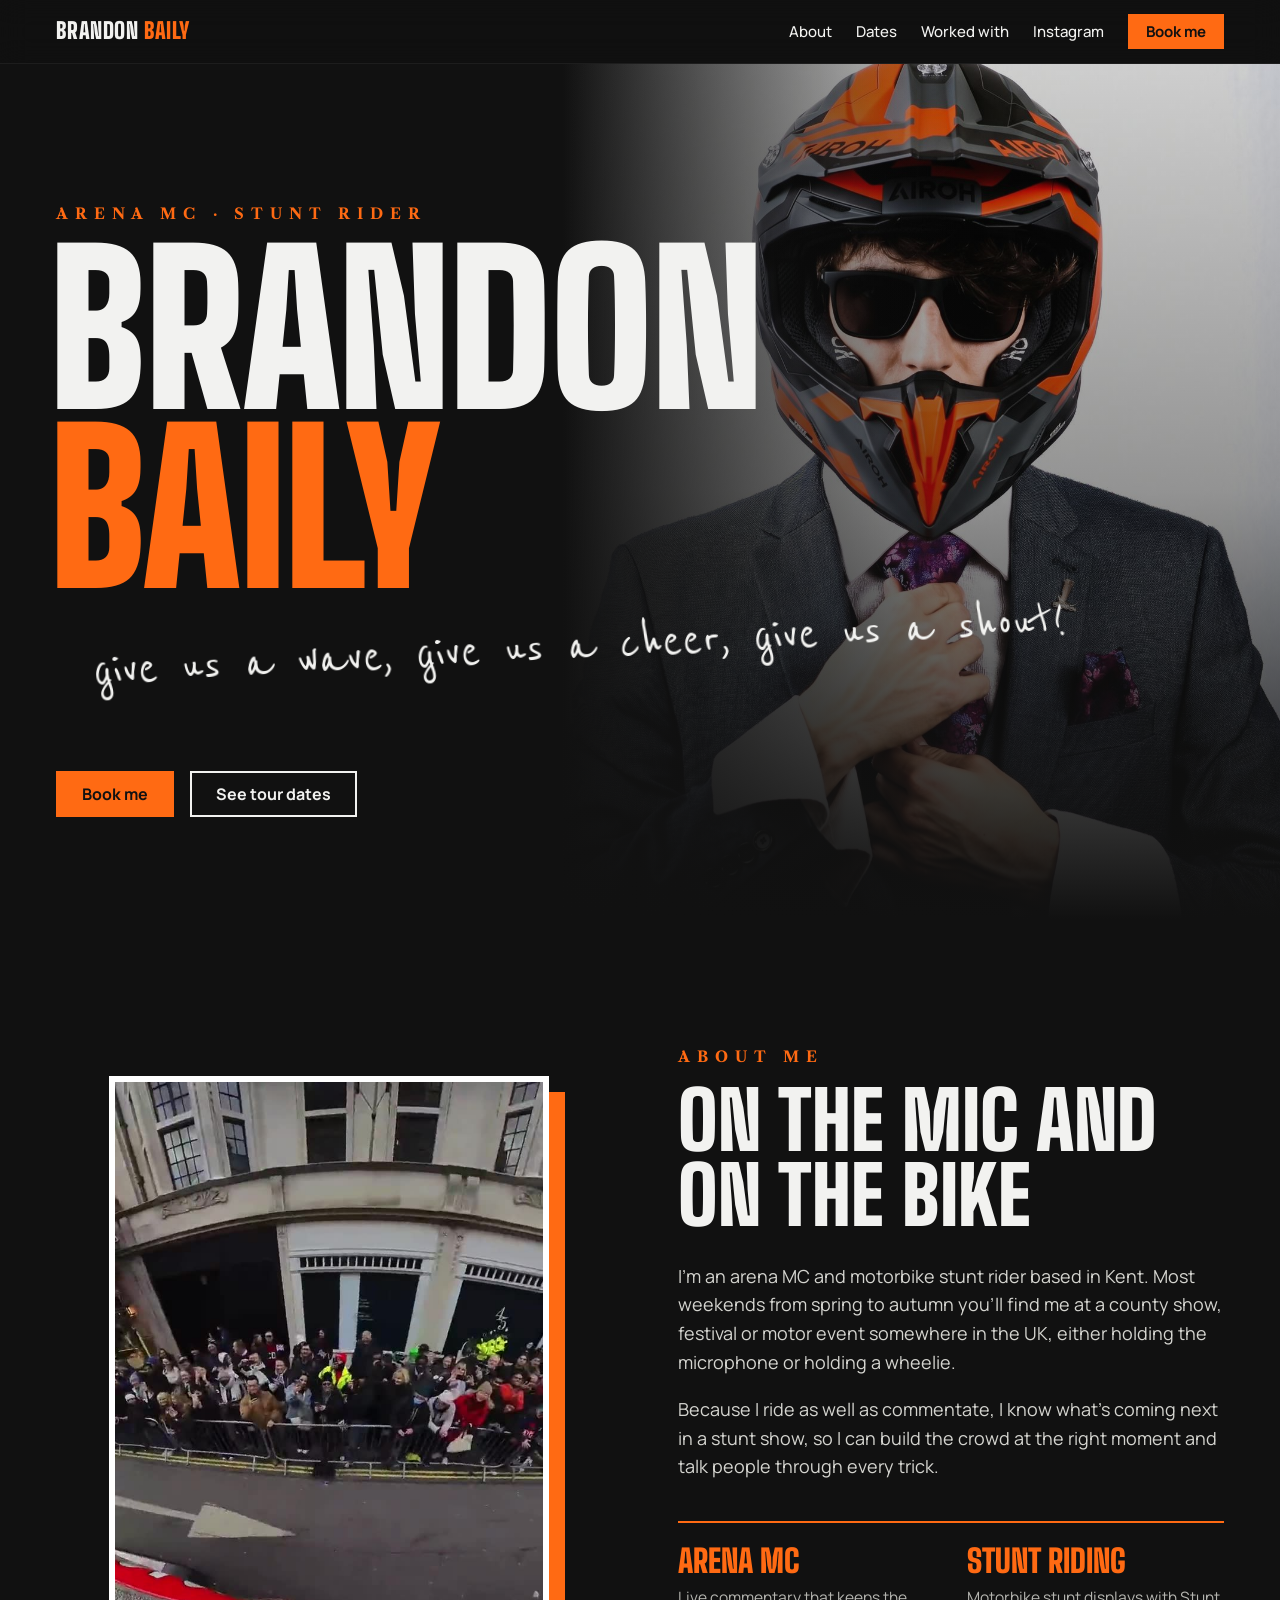
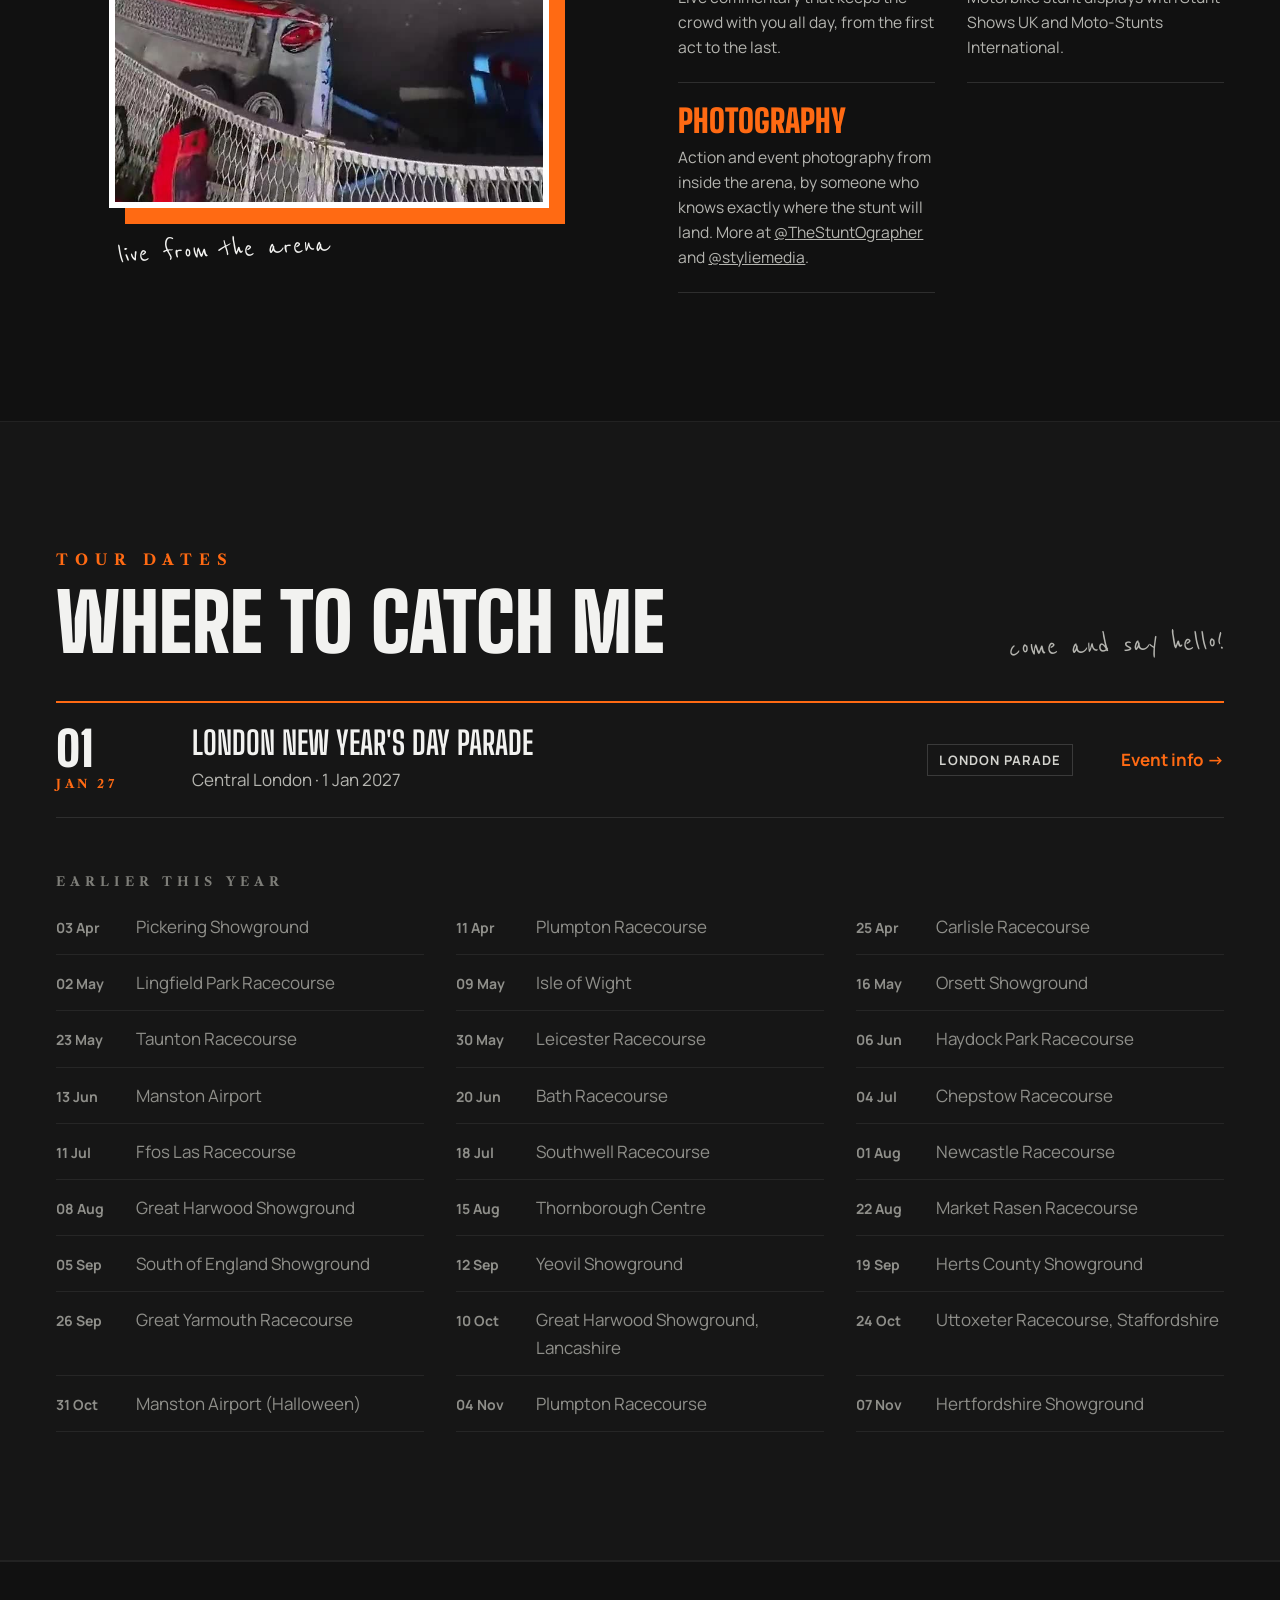
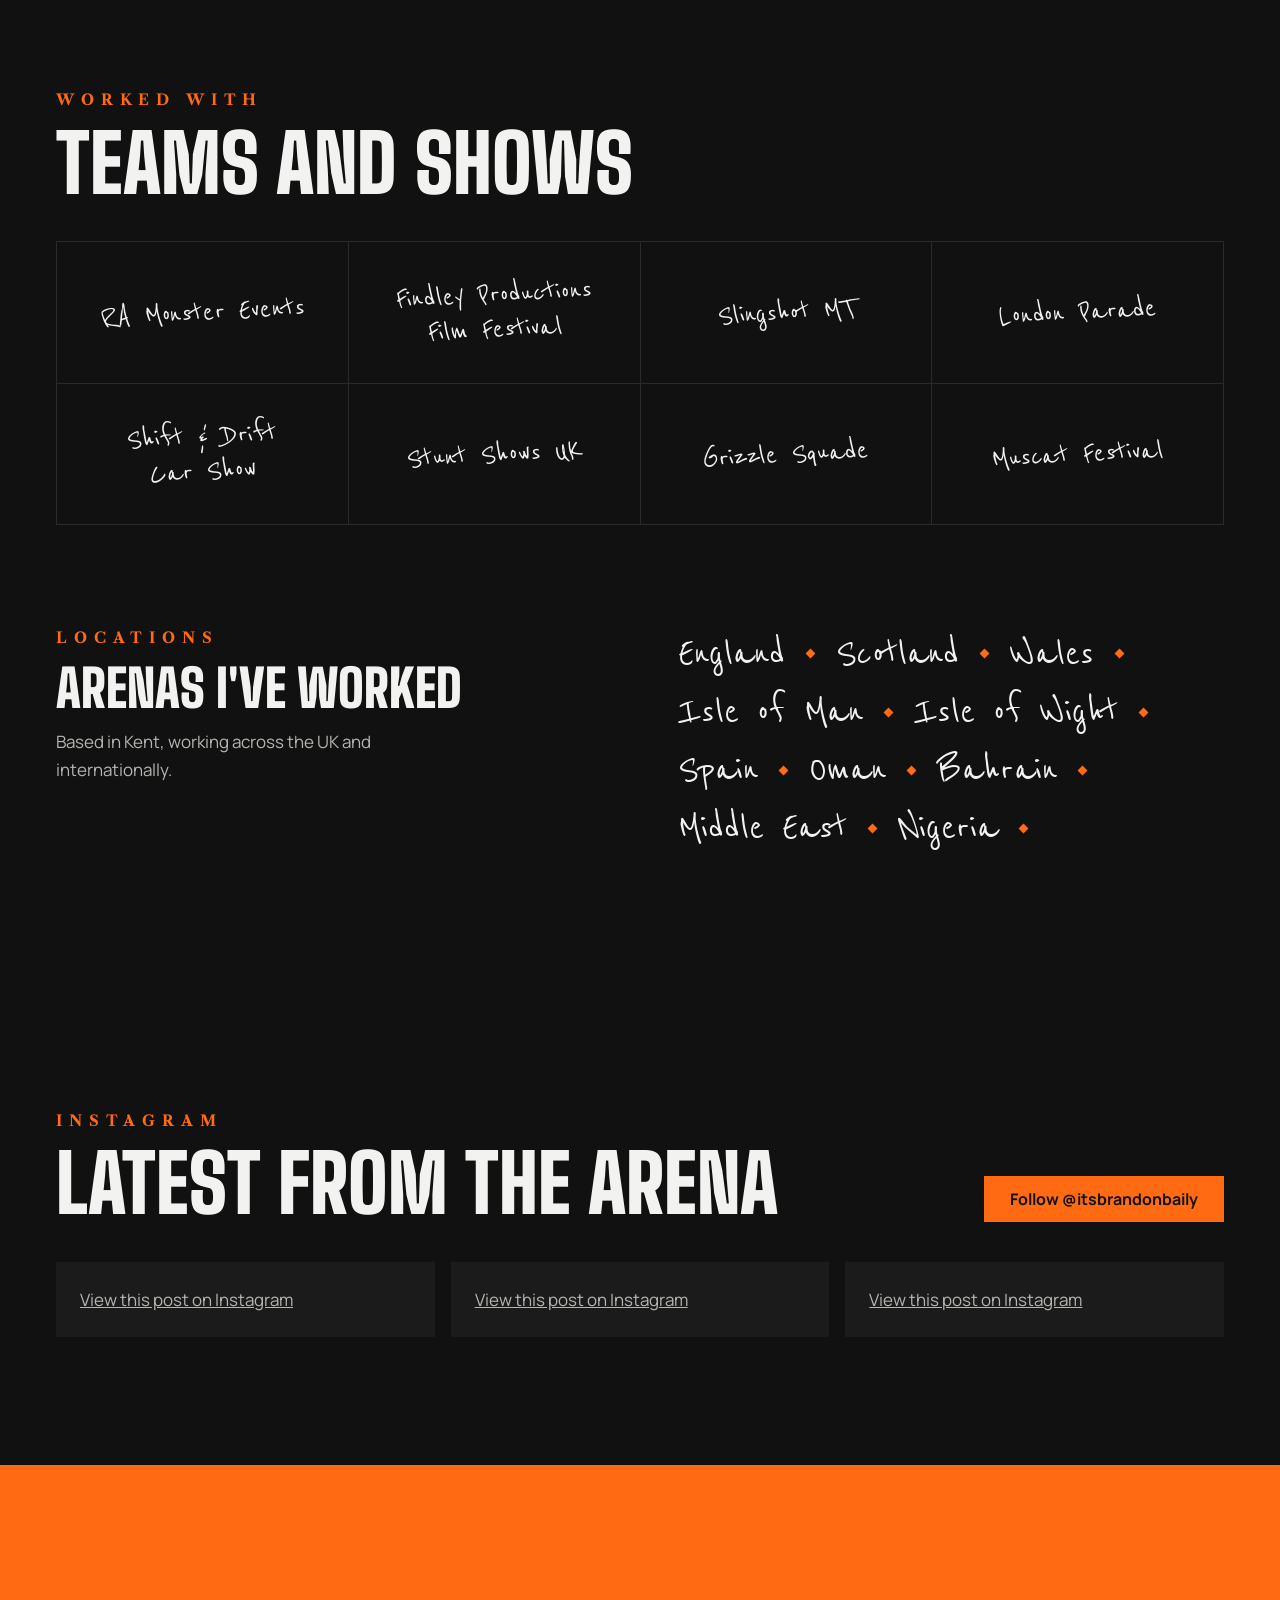
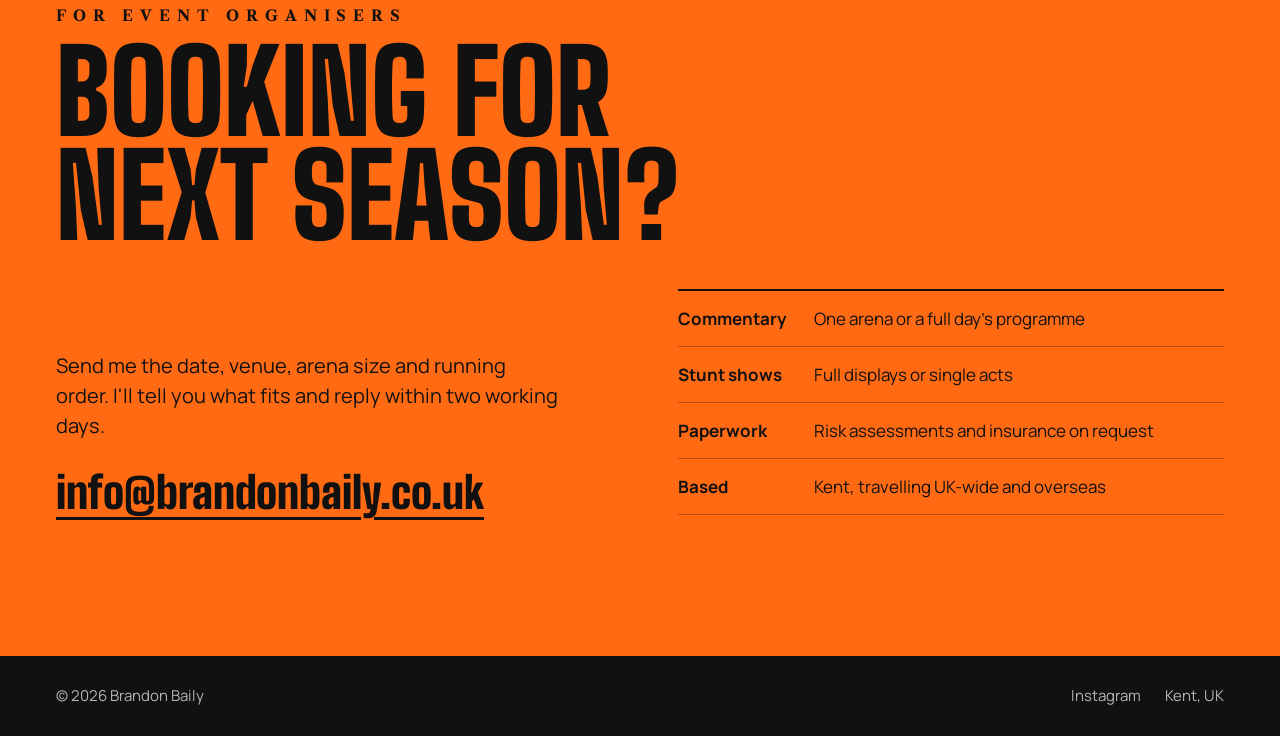
==== index.html @ 1cedc363 "Add @styliemedia to the photography blurb Co-Authored-By: Claude Opus 5.5 <noreply@anthropic.com> Cl" ====
<!doctype html>
<html lang="en-GB">
<head>
  <meta charset="utf-8">
  <meta name="viewport" content="width=device-width, initial-scale=1">
  <title>Brandon Baily | Arena MC and stunt rider</title>
  <meta name="description" content="Brandon Baily: arena MC and motorbike stunt rider based in Kent. Live commentary and stunt shows for county shows, festivals and motor events across the UK and overseas.">
  <meta property="og:title" content="Brandon Baily | Arena MC and stunt rider">
  <meta property="og:description" content="Live commentary and stunt shows for county shows, festivals and motor events.">
  <meta property="og:image" content="https://brandonbaily.co.uk/assets/hero.jpg">
  <meta property="og:url" content="https://brandonbaily.co.uk/">
  <link rel="canonical" href="https://brandonbaily.co.uk/">
  <link rel="icon" href="favicon.svg" type="image/svg+xml">
  <link rel="preconnect" href="https://fonts.googleapis.com">
  <link rel="preconnect" href="https://fonts.gstatic.com" crossorigin>
  <link href="https://fonts.googleapis.com/css2?family=Big+Shoulders+Display:wght@700;900&family=Libre+Caslon+Text:wght@700&family=Manrope:wght@400;500;700&family=Reenie+Beanie&display=swap" rel="stylesheet">
  <link rel="preload" as="image" href="assets/hero.jpg">
  <link rel="stylesheet" href="styles.css">
</head>
<body>

<header class="topbar">
  <div class="topbar__inner">
    <a class="topbar__name" href="#top">Brandon <span>Baily</span></a>
    <nav class="topbar__nav" aria-label="Main">
      <a href="#about">About</a>
      <a href="#dates">Dates</a>
      <a href="#worked">Worked with</a>
      <a href="#instagram">Instagram</a>
    </nav>
    <a class="btn btn--orange btn--small" href="#book">Book me</a>
  </div>
</header>

<main id="top">

  <section class="hero" aria-label="Introduction">
    <div class="hero__photo">
      <img src="assets/hero.jpg" alt="Brandon Baily in an orange stunt helmet and suit" width="1200" height="1801">
    </div>
    <div class="hero__inner">
      <p class="label">Arena MC · Stunt rider</p>
      <h1 class="hero__name">Brandon<br><span>Baily</span></h1>
      <p class="hero__shout">give us a wave, give us a cheer, give us a shout!</p>
      <div class="hero__actions">
        <a class="btn btn--orange" href="#book">Book me</a>
        <a class="btn btn--outline" href="#dates">See tour dates</a>
      </div>
    </div>
  </section>

  <section id="about" class="section" aria-labelledby="about-title">
    <div class="about">
      <figure class="about__media">
        <div class="about__frame">
          <video src="assets/about.mp4" poster="assets/about-poster.jpg" autoplay muted loop playsinline preload="metadata" aria-label="Brandon Baily in action"></video>
        </div>
        <figcaption>live from the arena</figcaption>
      </figure>
      <div>
        <p class="label">About me</p>
        <h2 id="about-title" class="title">On the mic and on the bike</h2>
        <div class="about__text">
          <p>I'm an arena MC and motorbike stunt rider based in Kent. Most weekends from spring to autumn you'll find me at a county show, festival or motor event somewhere in the UK, either holding the microphone or holding a wheelie.</p>
          <p>Because I ride as well as commentate, I know what's coming next in a stunt show, so I can build the crowd at the right moment and talk people through every trick.</p>
        </div>
        <ul class="skills">
          <li><h3>Arena MC</h3><p>Live commentary that keeps the crowd with you all day, from the first act to the last.</p></li>
          <li><h3>Stunt riding</h3><p>Motorbike stunt displays with Stunt Shows UK and Moto-Stunts International.</p></li>
          <li><h3>Photography</h3><p>Action and event photography from inside the arena, by someone who knows exactly where the stunt will land. More at <a href="https://www.instagram.com/thestuntographer/" rel="noopener">@TheStuntOgrapher</a> and <a href="https://www.instagram.com/styliemedia/" rel="noopener">@styliemedia</a>.</p></li>
        </ul>
      </div>
    </div>
  </section>

  <section id="dates" class="band" aria-labelledby="dates-title">
    <div class="section">
      <div class="section__head">
        <div>
          <p class="label">Tour dates</p>
          <h2 id="dates-title" class="title">Where to catch me</h2>
        </div>
        <p class="aside">come and say hello!</p>
      </div>
      <!-- Dates update themselves: anything before today moves to "Earlier this year".
           To add a date, copy one <li class="date"> block and change it. -->
      <ul class="dates" id="upcoming">
        <li class="date" data-date="2026-04-03">
          <p class="date__when"><span class="date__day">03</span><span class="date__month">Apr 26</span></p>
          <div class="date__what">
            <h3>Pickering Showground</h3>
            <p>RA Monster Events · 3 Apr – 6 Apr</p>
          </div>
          <span class="date__role">RA Monster Events</span>
          <a class="date__link" href="https://ra-dates.thestuntridersgroup.co.uk/" rel="noopener">Event info <span aria-hidden="true">→</span></a>
        </li>
        <li class="date" data-date="2026-04-11">
          <p class="date__when"><span class="date__day">11</span><span class="date__month">Apr 26</span></p>
          <div class="date__what">
            <h3>Plumpton Racecourse</h3>
            <p>RA Monster Events · 11 Apr – 12 Apr</p>
          </div>
          <span class="date__role">RA Monster Events</span>
          <a class="date__link" href="https://ra-dates.thestuntridersgroup.co.uk/" rel="noopener">Event info <span aria-hidden="true">→</span></a>
        </li>
        <li class="date" data-date="2026-04-25">
          <p class="date__when"><span class="date__day">25</span><span class="date__month">Apr 26</span></p>
          <div class="date__what">
            <h3>Carlisle Racecourse</h3>
            <p>RA Monster Events · 25 Apr – 26 Apr</p>
          </div>
          <span class="date__role">RA Monster Events</span>
          <a class="date__link" href="https://ra-dates.thestuntridersgroup.co.uk/" rel="noopener">Event info <span aria-hidden="true">→</span></a>
        </li>
        <li class="date" data-date="2026-05-02">
          <p class="date__when"><span class="date__day">02</span><span class="date__month">May 26</span></p>
          <div class="date__what">
            <h3>Lingfield Park Racecourse</h3>
            <p>RA Monster Events · 2 May – 4 May</p>
          </div>
          <span class="date__role">RA Monster Events</span>
          <a class="date__link" href="https://ra-dates.thestuntridersgroup.co.uk/" rel="noopener">Event info <span aria-hidden="true">→</span></a>
        </li>
        <li class="date" data-date="2026-05-09">
          <p class="date__when"><span class="date__day">09</span><span class="date__month">May 26</span></p>
          <div class="date__what">
            <h3>Isle of Wight</h3>
            <p>RA Monster Events · 9 May – 10 May</p>
          </div>
          <span class="date__role">RA Monster Events</span>
          <a class="date__link" href="https://ra-dates.thestuntridersgroup.co.uk/" rel="noopener">Event info <span aria-hidden="true">→</span></a>
        </li>
        <li class="date" data-date="2026-05-16">
          <p class="date__when"><span class="date__day">16</span><span class="date__month">May 26</span></p>
          <div class="date__what">
            <h3>Orsett Showground</h3>
            <p>RA Monster Events · 16 May – 17 May</p>
          </div>
          <span class="date__role">RA Monster Events</span>
          <a class="date__link" href="https://ra-dates.thestuntridersgroup.co.uk/" rel="noopener">Event info <span aria-hidden="true">→</span></a>
        </li>
        <li class="date" data-date="2026-05-23">
          <p class="date__when"><span class="date__day">23</span><span class="date__month">May 26</span></p>
          <div class="date__what">
            <h3>Taunton Racecourse</h3>
            <p>RA Monster Events · 23 May – 24 May</p>
          </div>
          <span class="date__role">RA Monster Events</span>
          <a class="date__link" href="https://ra-dates.thestuntridersgroup.co.uk/" rel="noopener">Event info <span aria-hidden="true">→</span></a>
        </li>
        <li class="date" data-date="2026-05-30">
          <p class="date__when"><span class="date__day">30</span><span class="date__month">May 26</span></p>
          <div class="date__what">
            <h3>Leicester Racecourse</h3>
            <p>RA Monster Events · 30 May – 31 May</p>
          </div>
          <span class="date__role">RA Monster Events</span>
          <a class="date__link" href="https://ra-dates.thestuntridersgroup.co.uk/" rel="noopener">Event info <span aria-hidden="true">→</span></a>
        </li>
        <li class="date" data-date="2026-06-06">
          <p class="date__when"><span class="date__day">06</span><span class="date__month">Jun 26</span></p>
          <div class="date__what">
            <h3>Haydock Park Racecourse</h3>
            <p>RA Monster Events · 6 Jun – 7 Jun</p>
          </div>
          <span class="date__role">RA Monster Events</span>
          <a class="date__link" href="https://ra-dates.thestuntridersgroup.co.uk/" rel="noopener">Event info <span aria-hidden="true">→</span></a>
        </li>
        <li class="date" data-date="2026-06-13">
          <p class="date__when"><span class="date__day">13</span><span class="date__month">Jun 26</span></p>
          <div class="date__what">
            <h3>Manston Airport</h3>
            <p>RA Monster Events · 13 Jun – 14 Jun</p>
          </div>
          <span class="date__role">RA Monster Events</span>
          <a class="date__link" href="https://ra-dates.thestuntridersgroup.co.uk/" rel="noopener">Event info <span aria-hidden="true">→</span></a>
        </li>
        <li class="date" data-date="2026-06-20">
          <p class="date__when"><span class="date__day">20</span><span class="date__month">Jun 26</span></p>
          <div class="date__what">
            <h3>Bath Racecourse</h3>
            <p>RA Monster Events · 20 Jun – 21 Jun</p>
          </div>
          <span class="date__role">RA Monster Events</span>
          <a class="date__link" href="https://ra-dates.thestuntridersgroup.co.uk/" rel="noopener">Event info <span aria-hidden="true">→</span></a>
        </li>
        <li class="date" data-date="2026-07-04">
          <p class="date__when"><span class="date__day">04</span><span class="date__month">Jul 26</span></p>
          <div class="date__what">
            <h3>Chepstow Racecourse</h3>
            <p>RA Monster Events · 4 Jul – 5 Jul</p>
          </div>
          <span class="date__role">RA Monster Events</span>
          <a class="date__link" href="https://ra-dates.thestuntridersgroup.co.uk/" rel="noopener">Event info <span aria-hidden="true">→</span></a>
        </li>
        <li class="date" data-date="2026-07-11">
          <p class="date__when"><span class="date__day">11</span><span class="date__month">Jul 26</span></p>
          <div class="date__what">
            <h3>Ffos Las Racecourse</h3>
            <p>RA Monster Events · 11 Jul – 12 Jul</p>
          </div>
          <span class="date__role">RA Monster Events</span>
          <a class="date__link" href="https://ra-dates.thestuntridersgroup.co.uk/" rel="noopener">Event info <span aria-hidden="true">→</span></a>
        </li>
        <li class="date" data-date="2026-07-18">
          <p class="date__when"><span class="date__day">18</span><span class="date__month">Jul 26</span></p>
          <div class="date__what">
            <h3>Southwell Racecourse</h3>
            <p>RA Monster Events · 18 Jul – 19 Jul</p>
          </div>
          <span class="date__role">RA Monster Events</span>
          <a class="date__link" href="https://ra-dates.thestuntridersgroup.co.uk/" rel="noopener">Event info <span aria-hidden="true">→</span></a>
        </li>
        <li class="date" data-date="2026-08-01">
          <p class="date__when"><span class="date__day">01</span><span class="date__month">Aug 26</span></p>
          <div class="date__what">
            <h3>Newcastle Racecourse</h3>
            <p>RA Monster Events · 1 Aug – 2 Aug</p>
          </div>
          <span class="date__role">RA Monster Events</span>
          <a class="date__link" href="https://ra-dates.thestuntridersgroup.co.uk/" rel="noopener">Event info <span aria-hidden="true">→</span></a>
        </li>
        <li class="date" data-date="2026-08-08">
          <p class="date__when"><span class="date__day">08</span><span class="date__month">Aug 26</span></p>
          <div class="date__what">
            <h3>Great Harwood Showground</h3>
            <p>RA Monster Events · 8 Aug – 9 Aug</p>
          </div>
          <span class="date__role">RA Monster Events</span>
          <a class="date__link" href="https://ra-dates.thestuntridersgroup.co.uk/" rel="noopener">Event info <span aria-hidden="true">→</span></a>
        </li>
        <li class="date" data-date="2026-08-15">
          <p class="date__when"><span class="date__day">15</span><span class="date__month">Aug 26</span></p>
          <div class="date__what">
            <h3>Thornborough Centre</h3>
            <p>RA Monster Events · 15 Aug – 16 Aug</p>
          </div>
          <span class="date__role">RA Monster Events</span>
          <a class="date__link" href="https://ra-dates.thestuntridersgroup.co.uk/" rel="noopener">Event info <span aria-hidden="true">→</span></a>
        </li>
        <li class="date" data-date="2026-08-22">
          <p class="date__when"><span class="date__day">22</span><span class="date__month">Aug 26</span></p>
          <div class="date__what">
            <h3>Market Rasen Racecourse</h3>
            <p>RA Monster Events · 22 Aug – 23 Aug</p>
          </div>
          <span class="date__role">RA Monster Events</span>
          <a class="date__link" href="https://ra-dates.thestuntridersgroup.co.uk/" rel="noopener">Event info <span aria-hidden="true">→</span></a>
        </li>
        <li class="date" data-date="2026-09-05">
          <p class="date__when"><span class="date__day">05</span><span class="date__month">Sep 26</span></p>
          <div class="date__what">
            <h3>South of England Showground</h3>
            <p>RA Monster Events · 5 Sep – 6 Sep</p>
          </div>
          <span class="date__role">RA Monster Events</span>
          <a class="date__link" href="https://ra-dates.thestuntridersgroup.co.uk/" rel="noopener">Event info <span aria-hidden="true">→</span></a>
        </li>
        <li class="date" data-date="2026-09-12">
          <p class="date__when"><span class="date__day">12</span><span class="date__month">Sep 26</span></p>
          <div class="date__what">
            <h3>Yeovil Showground</h3>
            <p>RA Monster Events · 12 Sep – 13 Sep</p>
          </div>
          <span class="date__role">RA Monster Events</span>
          <a class="date__link" href="https://ra-dates.thestuntridersgroup.co.uk/" rel="noopener">Event info <span aria-hidden="true">→</span></a>
        </li>
        <li class="date" data-date="2026-09-19">
          <p class="date__when"><span class="date__day">19</span><span class="date__month">Sep 26</span></p>
          <div class="date__what">
            <h3>Herts County Showground</h3>
            <p>RA Monster Events · 19 Sep – 20 Sep</p>
          </div>
          <span class="date__role">RA Monster Events</span>
          <a class="date__link" href="https://ra-dates.thestuntridersgroup.co.uk/" rel="noopener">Event info <span aria-hidden="true">→</span></a>
        </li>
        <li class="date" data-date="2026-09-26">
          <p class="date__when"><span class="date__day">26</span><span class="date__month">Sep 26</span></p>
          <div class="date__what">
            <h3>Great Yarmouth Racecourse</h3>
            <p>RA Monster Events · 26 Sep – 27 Sep</p>
          </div>
          <span class="date__role">RA Monster Events</span>
          <a class="date__link" href="https://ra-dates.thestuntridersgroup.co.uk/" rel="noopener">Event info <span aria-hidden="true">→</span></a>
        </li>
        <li class="date" data-date="2026-10-10">
          <p class="date__when"><span class="date__day">10</span><span class="date__month">Oct 26</span></p>
          <div class="date__what">
            <h3>Great Harwood Showground, Lancashire</h3>
            <p>RA Monster Events · 10 Oct – 11 Oct</p>
          </div>
          <span class="date__role">RA Monster Events</span>
          <a class="date__link" href="https://ra-dates.thestuntridersgroup.co.uk/" rel="noopener">Event info <span aria-hidden="true">→</span></a>
        </li>
        <li class="date" data-date="2026-10-24">
          <p class="date__when"><span class="date__day">24</span><span class="date__month">Oct 26</span></p>
          <div class="date__what">
            <h3>Uttoxeter Racecourse, Staffordshire</h3>
            <p>RA Monster Events · 24 Oct – 25 Oct</p>
          </div>
          <span class="date__role">RA Monster Events</span>
          <a class="date__link" href="https://ra-dates.thestuntridersgroup.co.uk/" rel="noopener">Event info <span aria-hidden="true">→</span></a>
        </li>
        <li class="date" data-date="2026-10-31">
          <p class="date__when"><span class="date__day">31</span><span class="date__month">Oct 26</span></p>
          <div class="date__what">
            <h3>Manston Airport (Halloween)</h3>
            <p>RA Monster Events · 31 Oct – 1 Nov</p>
          </div>
          <span class="date__role">RA Monster Events</span>
          <a class="date__link" href="https://ra-dates.thestuntridersgroup.co.uk/" rel="noopener">Event info <span aria-hidden="true">→</span></a>
        </li>
        <li class="date" data-date="2026-11-04">
          <p class="date__when"><span class="date__day">04</span><span class="date__month">Nov 26</span></p>
          <div class="date__what">
            <h3>Plumpton Racecourse</h3>
            <p>RA Monster Events · 4 Nov</p>
          </div>
          <span class="date__role">RA Monster Events</span>
          <a class="date__link" href="https://ra-dates.thestuntridersgroup.co.uk/" rel="noopener">Event info <span aria-hidden="true">→</span></a>
        </li>
        <li class="date" data-date="2026-11-07">
          <p class="date__when"><span class="date__day">07</span><span class="date__month">Nov 26</span></p>
          <div class="date__what">
            <h3>Hertfordshire Showground</h3>
            <p>RA Monster Events · 7 Nov</p>
          </div>
          <span class="date__role">RA Monster Events</span>
          <a class="date__link" href="https://ra-dates.thestuntridersgroup.co.uk/" rel="noopener">Event info <span aria-hidden="true">→</span></a>
        </li>
        <li class="date" data-date="2027-01-01">
          <p class="date__when"><span class="date__day">01</span><span class="date__month">Jan 27</span></p>
          <div class="date__what">
            <h3>London New Year&#x27;s Day Parade</h3>
            <p>Central London · 1 Jan 2027</p>
          </div>
          <span class="date__role">London Parade</span>
          <a class="date__link" href="https://lnydp.com/" rel="noopener">Event info <span aria-hidden="true">→</span></a>
        </li>
      </ul>
      <div id="past-wrap" hidden>
        <p class="label label--quiet">Earlier this year</p>
        <ul class="past" id="past"></ul>
      </div>
    </div>
  </section>

  <section id="worked" class="rule" aria-labelledby="worked-title">
   <div class="section">
    <p class="label">Worked with</p>
    <h2 id="worked-title" class="title">Teams and shows</h2>
    <ul class="logos">
        <li><span>RA Monster Events</span></li>
        <li><span>Findley Productions Film Festival</span></li>
        <li><span>Slingshot MT</span></li>
        <li><span>London Parade</span></li>
        <li><span>Shift &amp; Drift Car Show</span></li>
        <li><span>Stunt Shows UK</span></li>
        <li><span>Grizzle Squade</span></li>
        <li><span>Muscat Festival</span></li>
    </ul>
    <div class="locations">
      <div>
        <p class="label">Locations</p>
        <h3 class="title title--small">Arenas I've worked</h3>
        <p class="muted">Based in Kent, working across the UK and internationally.</p>
      </div>
      <ul class="locations__list">
        <li>England</li>
        <li>Scotland</li>
        <li>Wales</li>
        <li>Isle of Man</li>
        <li>Isle of Wight</li>
        <li>Spain</li>
        <li>Oman</li>
        <li>Bahrain</li>
        <li>Middle East</li>
        <li>Nigeria</li>
      </ul>
    </div>
   </div>
  </section>

  <section id="instagram" class="section" aria-labelledby="instagram-title">
    <div class="section__head">
      <div>
        <p class="label">Instagram</p>
        <h2 id="instagram-title" class="title">Latest from the arena</h2>
      </div>
      <a class="btn btn--orange" href="https://www.instagram.com/itsbrandonbaily/" rel="noopener">Follow @itsbrandonbaily</a>
    </div>
    <div class="ig">
        <blockquote class="instagram-media" data-instgrm-permalink="https://www.instagram.com/reel/DegZ7GqIaF8/" data-instgrm-version="14"><a href="https://www.instagram.com/reel/DegZ7GqIaF8/" rel="noopener">View this post on Instagram</a></blockquote>
        <blockquote class="instagram-media" data-instgrm-permalink="https://www.instagram.com/p/DYDQ4CkCOXT/" data-instgrm-version="14"><a href="https://www.instagram.com/p/DYDQ4CkCOXT/" rel="noopener">View this post on Instagram</a></blockquote>
        <blockquote class="instagram-media" data-instgrm-permalink="https://www.instagram.com/reel/DeC40OQIDVd/" data-instgrm-version="14"><a href="https://www.instagram.com/reel/DeC40OQIDVd/" rel="noopener">View this post on Instagram</a></blockquote>
    </div>
  </section>

  <section id="book" class="book" aria-labelledby="book-title">
    <div class="section">
      <p class="label">For event organisers</p>
      <h2 id="book-title" class="book__title">Booking for next season?</h2>
      <div class="book__grid">
        <div>
          <p class="book__lede">Send me the date, venue, arena size and running order. I'll tell you what fits and reply within two working days.</p>
          <a class="book__email" href="mailto:info@brandonbaily.co.uk?subject=Booking%20enquiry">info@brandonbaily.co.uk</a>
        </div>
        <dl class="book__facts">
          <div><dt>Commentary</dt><dd>One arena or a full day's programme</dd></div>
          <div><dt>Stunt shows</dt><dd>Full displays or single acts</dd></div>
          <div><dt>Paperwork</dt><dd>Risk assessments and insurance on request</dd></div>
          <div><dt>Based</dt><dd>Kent, travelling UK-wide and overseas</dd></div>
        </dl>
      </div>
    </div>
  </section>

</main>

<footer class="footer">
  <p>&copy; <span id="year">2026</span> Brandon Baily</p>
  <p><a href="https://www.instagram.com/itsbrandonbaily/" rel="noopener">Instagram</a><span>Kent, UK</span></p>
</footer>

<div class="lightbox" id="lightbox" hidden role="dialog" aria-modal="true" aria-label="Photo viewer">
  <img id="lightbox-img" alt="">
  <button type="button" class="lightbox__prev" aria-label="Previous photo">‹</button>
  <button type="button" class="lightbox__next" aria-label="Next photo">›</button>
  <button type="button" class="lightbox__close" aria-label="Close">✕</button>
  <span class="lightbox__count" id="lightbox-count"></span>
</div>

<script src="script.js" defer></script>
<script async src="https://www.instagram.com/embed.js"></script>
</body>
</html>
---- styles.css ----
/* Brandon Baily — "Showtime" brand
   Black and signal orange, heavy capitals, a spaced serif for labels,
   and a handwritten line for the things said over the mic. */

:root {
  --black: #111111;
  --black-2: #161616;
  --black-3: #1b1b1b;
  --orange: #ff6a13;
  --chalk: #f2f2f0;
  --soft: #d4d4cf;
  --muted: #b5b5b0;
  --quiet: #8f8f8a;
  --line: #2e2e2e;

  --display: "Big Shoulders Display", "Arial Narrow", sans-serif;
  --label: "Libre Caslon Text", Georgia, serif;
  --hand: "Reenie Beanie", "Comic Sans MS", cursive;
  --body: "Manrope", system-ui, sans-serif;

  --gutter: clamp(16px, 5vw, 56px);
  --max: 1280px;
}

*, *::before, *::after { box-sizing: border-box; }
html { scroll-behavior: smooth; scroll-padding-top: 72px; }
@media (prefers-reduced-motion: reduce) { html { scroll-behavior: auto; } }

body {
  margin: 0;
  background: var(--black);
  color: var(--chalk);
  font: 400 1.0625rem/1.6 var(--body);
  -webkit-font-smoothing: antialiased;
}
h1, h2, h3, p, figure, dl, dd { margin: 0; }
ul { list-style: none; margin: 0; padding: 0; }
img, video { display: block; max-width: 100%; }
a { color: inherit; }
a:hover { color: var(--orange); }
a:focus-visible, button:focus-visible { outline: 3px solid var(--orange); outline-offset: 3px; }

/* Shared pieces */
.section { max-width: var(--max); margin: 0 auto; padding: clamp(72px, 10vw, 136px) var(--gutter); }
.rule { border-top: 1px solid #222; }
.band { background: var(--black-2); border-top: 1px solid #222; border-bottom: 1px solid #222; }
.section__head { display: flex; flex-wrap: wrap; justify-content: space-between; align-items: flex-end; gap: 16px 32px; margin-bottom: 40px; }

.label {
  margin-bottom: 16px;
  font: 700 clamp(.75rem, 1.3vw, .95rem)/1.3 var(--label);
  letter-spacing: .45em;
  text-transform: uppercase;
  color: var(--orange);
}
.label--quiet { margin: 56px 0 8px; font-size: .8rem; letter-spacing: .4em; color: #7d7d78; }
.title { font: 900 clamp(2.75rem, 6.5vw, 5rem)/.94 var(--display); text-transform: uppercase; margin-bottom: 40px; }
.section__head .title { margin-bottom: 0; }
.title--small { font-size: clamp(2.25rem, 4.5vw, 3.25rem); margin-bottom: 16px; }
.aside { font: 400 2rem/1 var(--hand); color: var(--muted); transform: rotate(-2deg); }
.muted { color: var(--muted); max-width: 36ch; }

.btn { display: inline-block; padding: 15px 26px; font: 700 1rem/1 var(--body); text-decoration: none; border: 0; cursor: pointer; }
.btn--orange { background: var(--orange); color: var(--black); }
.btn--orange:hover { background: #ff8540; color: var(--black); }
.btn--outline { background: transparent; color: var(--chalk); box-shadow: inset 0 0 0 2px var(--chalk); }
.btn--outline:hover { background: rgba(242, 242, 240, .1); color: var(--chalk); }
.btn--small { padding: 10px 18px; font-size: .9375rem; white-space: nowrap; flex: none; }

/* Top bar */
.topbar {
  position: sticky; top: 0; z-index: 20;
  background: rgba(17, 17, 17, .82);
  -webkit-backdrop-filter: blur(14px); backdrop-filter: blur(14px);
  border-bottom: 1px solid rgba(255, 255, 255, .06);
}
.topbar__inner { max-width: var(--max); margin: 0 auto; padding: 14px var(--gutter); display: flex; align-items: center; gap: 24px; }
.topbar__name { font: 900 1.4rem/1 var(--display); text-transform: uppercase; text-decoration: none; letter-spacing: .02em; white-space: nowrap; }
.topbar__name span { color: var(--orange); }
.topbar__nav { flex: 1; min-width: 0; display: flex; gap: 24px; justify-content: flex-end; overflow-x: auto; scrollbar-width: none; font-size: .9375rem; font-weight: 500; }
.topbar__nav::-webkit-scrollbar { display: none; }
.topbar__nav a { text-decoration: none; white-space: nowrap; }
@media (max-width: 640px) { .topbar__nav { display: none; } .topbar__inner { justify-content: space-between; } }

/* Hero */
.hero { position: relative; min-height: min(92svh, 920px); display: flex; align-items: flex-end; overflow: hidden; }
.hero__photo { position: absolute; top: 0; right: 0; bottom: 0; width: max(56%, min(100%, 560px)); }
.hero__photo img { width: 100%; height: 100%; object-fit: cover; object-position: 50% 10%; }
.hero__photo::after { content: ""; position: absolute; inset: 0; background: linear-gradient(90deg, #111111 0%, rgba(17,17,17,.6) 22%, rgba(17,17,17,0) 55%); }
.hero::after { content: ""; position: absolute; inset: 0; pointer-events: none; background: linear-gradient(180deg, rgba(17,17,17,.2) 0%, rgba(17,17,17,.45) 50%, #111111 100%); }
.hero__inner { position: relative; z-index: 1; width: 100%; max-width: var(--max); margin: 0 auto; padding: 140px var(--gutter) clamp(56px, 8vw, 104px); }
.hero__name { font: 900 clamp(4rem, 17vw, 13rem)/.86 var(--display); text-transform: uppercase; letter-spacing: -.01em; margin-left: -.035em; }
.hero__name span { color: var(--orange); }
.hero__shout {
  display: inline-block;
  margin: clamp(28px, 3.5vw, 44px) 0 0 clamp(0px, 3vw, 40px);
  font: 400 clamp(2rem, 4.6vw, 3.6rem)/1 var(--hand);
  transform: rotate(-3deg); transform-origin: left;
  animation: shout-in .9s cubic-bezier(.2, .9, .3, 1.2) .2s both;
}
@keyframes shout-in { from { opacity: 0; transform: rotate(-9deg) translateY(16px); } to { opacity: 1; transform: rotate(-3deg); } }
@media (prefers-reduced-motion: reduce) { .hero__shout { animation: none; } }
.hero__actions { display: flex; flex-wrap: wrap; gap: 16px; margin-top: clamp(48px, 6vw, 72px); }

/* About */
.about { display: grid; grid-template-columns: repeat(auto-fit, minmax(min(100%, 340px), 1fr)); gap: clamp(32px, 6vw, 88px); align-items: center; }
.about__media { position: relative; width: 100%; max-width: 440px; justify-self: center; padding: 6px; background: #ffffff; box-shadow: clamp(10px, 1.4vw, 16px) clamp(10px, 1.4vw, 16px) 0 var(--orange); margin-bottom: 56px; }
.about__frame { position: relative; aspect-ratio: 9 / 16; max-height: min(720px, 86svh); width: 100%; background: var(--black); overflow: hidden; }
.about__frame video, .about__frame img { position: absolute; inset: 0; width: 100%; height: 100%; object-fit: cover; }
.about__media figcaption { position: absolute; left: 6px; bottom: -6px; transform: translateY(100%) rotate(-3deg); transform-origin: left top; padding-top: clamp(18px, 2vw, 26px); font: 400 clamp(1.6rem, 2.4vw, 2rem)/1 var(--hand); }
.about .title { margin-bottom: 28px; }
.about__text { display: flex; flex-direction: column; gap: 18px; max-width: 52ch; font-size: 1.125rem; color: var(--soft); text-wrap: pretty; }
.skills { display: grid; grid-template-columns: repeat(auto-fit, minmax(200px, 1fr)); gap: 0 32px; margin-top: 40px; border-top: 2px solid var(--orange); }
.skills li { padding: 22px 0; border-bottom: 1px solid var(--line); }
.skills h3 { font: 900 2rem/1 var(--display); text-transform: uppercase; color: var(--orange); margin-bottom: 8px; }
.skills p { color: var(--muted); font-size: .975rem; }

/* Tour dates */
.dates { border-top: 2px solid var(--orange); }
.date { display: flex; flex-wrap: wrap; align-items: center; gap: 14px clamp(20px, 4vw, 48px); padding: 24px 0; border-bottom: 1px solid var(--line); }
.date__when { flex: none; width: 88px; display: flex; flex-direction: column; }
.date__day { font: 900 3rem/.9 var(--display); }
.date__month { margin-top: 6px; font: 700 .75rem/1.4 var(--label); letter-spacing: .3em; text-transform: uppercase; color: var(--orange); }
.date__what { flex: 1 1 260px; min-width: 0; }
.date__what h3 { font: 700 clamp(1.5rem, 2.6vw, 2rem)/1.05 var(--display); text-transform: uppercase; }
.date__what p { color: var(--muted); margin-top: 6px; }
.date__role { flex: none; padding: 6px 12px; font-size: .8125rem; font-weight: 700; letter-spacing: .08em; text-transform: uppercase; color: var(--soft); box-shadow: inset 0 0 0 1px #3a3a3a; }
.date__link { flex: none; padding: 10px 0; font-weight: 700; text-decoration: none; color: var(--orange); }
.past { display: grid; grid-template-columns: repeat(auto-fill, minmax(min(100%, 280px), 1fr)); gap: 0 32px; }
.past li { display: flex; gap: 16px; align-items: baseline; padding: 14px 0; border-bottom: 1px solid #262626; color: var(--quiet); }
.past b { flex: none; width: 64px; font-size: .875rem; }

/* Photos */
.photos { display: grid; grid-template-columns: repeat(auto-fill, minmax(min(100%, 280px), 1fr)); grid-auto-rows: clamp(200px, 22vw, 260px); grid-auto-flow: dense; gap: 10px; }
.photo--tall { grid-row: span 2; }
.photo button { width: 100%; height: 100%; padding: 0; border: 0; background: var(--black-3); cursor: zoom-in; overflow: hidden; display: block; }
.photo img { width: 100%; height: 100%; object-fit: cover; transition: transform .5s cubic-bezier(.2, .7, .2, 1); }
.photo button:hover img { transform: scale(1.04); }
.photos:not(.show-all) .is-extra { display: none; }
.photos__more { display: flex; justify-content: center; margin-top: 32px; }

/* Worked with */
.logos { display: grid; grid-template-columns: repeat(4, minmax(0, 1fr)); grid-auto-rows: 1fr; gap: 1px; background: #2a2a2a; border: 1px solid #2a2a2a; }
.logos li { min-height: clamp(96px, 11vw, 150px); background: var(--black); padding: clamp(10px, 2vw, 24px) clamp(6px, 2.5vw, 32px); display: flex; align-items: center; justify-content: center; text-align: center; }
.logos span { font: 400 clamp(1.05rem, 2.6vw, 2.3rem)/1.05 var(--hand); text-wrap: balance; transform: rotate(-3deg); }
@media (max-width: 560px) { .logos { grid-template-columns: repeat(2, minmax(0, 1fr)); } }
.locations { display: grid; grid-template-columns: repeat(auto-fit, minmax(min(100%, 300px), 1fr)); gap: 24px clamp(32px, 6vw, 88px); margin-top: clamp(64px, 8vw, 104px); align-items: start; }
.locations__list { display: flex; flex-wrap: wrap; gap: 6px 22px; }
.locations__list li { display: flex; align-items: center; gap: 22px; font: 400 clamp(2rem, 3.4vw, 2.8rem)/1.2 var(--hand); }
.locations__list li::after { content: ""; width: 7px; height: 7px; background: var(--orange); transform: rotate(45deg); }

/* Instagram */
.ig { display: grid; grid-template-columns: repeat(auto-fit, minmax(min(100%, 320px), 1fr)); gap: 16px; align-items: start; }
.ig .instagram-media { margin: 0 !important; min-width: 0 !important; width: 100% !important; background: var(--black-3); border: 0 !important; }
.ig .instagram-media > a { display: block; padding: 24px; color: var(--muted); }

/* Booking */
.book { background: var(--orange); color: var(--black); }
.book .section { padding-top: clamp(80px, 11vw, 152px); padding-bottom: clamp(80px, 11vw, 152px); }
.book .label { color: var(--black); }
.book a:hover { color: var(--black); }
.book a:focus-visible { outline-color: var(--black); }
.book__title { font: 900 clamp(3rem, 9vw, 7.5rem)/.9 var(--display); text-transform: uppercase; max-width: 12ch; }
.book__grid { display: grid; grid-template-columns: repeat(auto-fit, minmax(min(100%, 320px), 1fr)); gap: 32px clamp(32px, 6vw, 88px); margin-top: 40px; align-items: end; }
.book__lede { max-width: 42ch; font-size: 1.25rem; line-height: 1.5; }
.book__email { display: block; margin-top: 28px; font: 900 clamp(1.5rem, 3.6vw, 2.75rem)/1.05 var(--display); text-decoration-thickness: 3px; text-underline-offset: 8px; overflow-wrap: anywhere; }
.book__email:hover { text-decoration-thickness: 6px; }
.book__facts { border-top: 2px solid var(--black); }
.book__facts div { display: grid; grid-template-columns: 120px 1fr; gap: 16px; padding: 14px 0; border-bottom: 1px solid rgba(17, 17, 17, .3); }
.book__facts dt { font-weight: 700; }

/* Footer */
.footer { max-width: var(--max); margin: 0 auto; display: flex; flex-wrap: wrap; justify-content: space-between; gap: 8px 24px; padding: 28px var(--gutter); color: var(--muted); font-size: .9375rem; }
.footer p:last-child { display: flex; gap: 24px; }
.footer a { text-decoration: none; }

/* Lightbox */
.lightbox { position: fixed; inset: 0; z-index: 100; background: rgba(10, 10, 10, .94); display: flex; align-items: center; justify-content: center; padding: clamp(12px, 4vw, 56px); }
.lightbox[hidden] { display: none; }
.lightbox img { max-width: 100%; max-height: 100%; object-fit: contain; }
.lightbox button { position: absolute; border: 0; cursor: pointer; font: 700 1.5rem/1 var(--body); color: var(--chalk); background: rgba(17, 17, 17, .7); width: 52px; height: 52px; }
.lightbox__prev { left: clamp(4px, 2vw, 24px); top: 50%; transform: translateY(-50%); }
.lightbox__next { right: clamp(4px, 2vw, 24px); top: 50%; transform: translateY(-50%); }
.lightbox .lightbox__close { top: 16px; right: 16px; width: 48px; height: 48px; font-size: 1.25rem; background: var(--orange); color: var(--black); }
.lightbox__count { position: absolute; bottom: 16px; left: 50%; transform: translateX(-50%); font: 700 .8rem/1 var(--label); letter-spacing: .3em; color: var(--muted); }
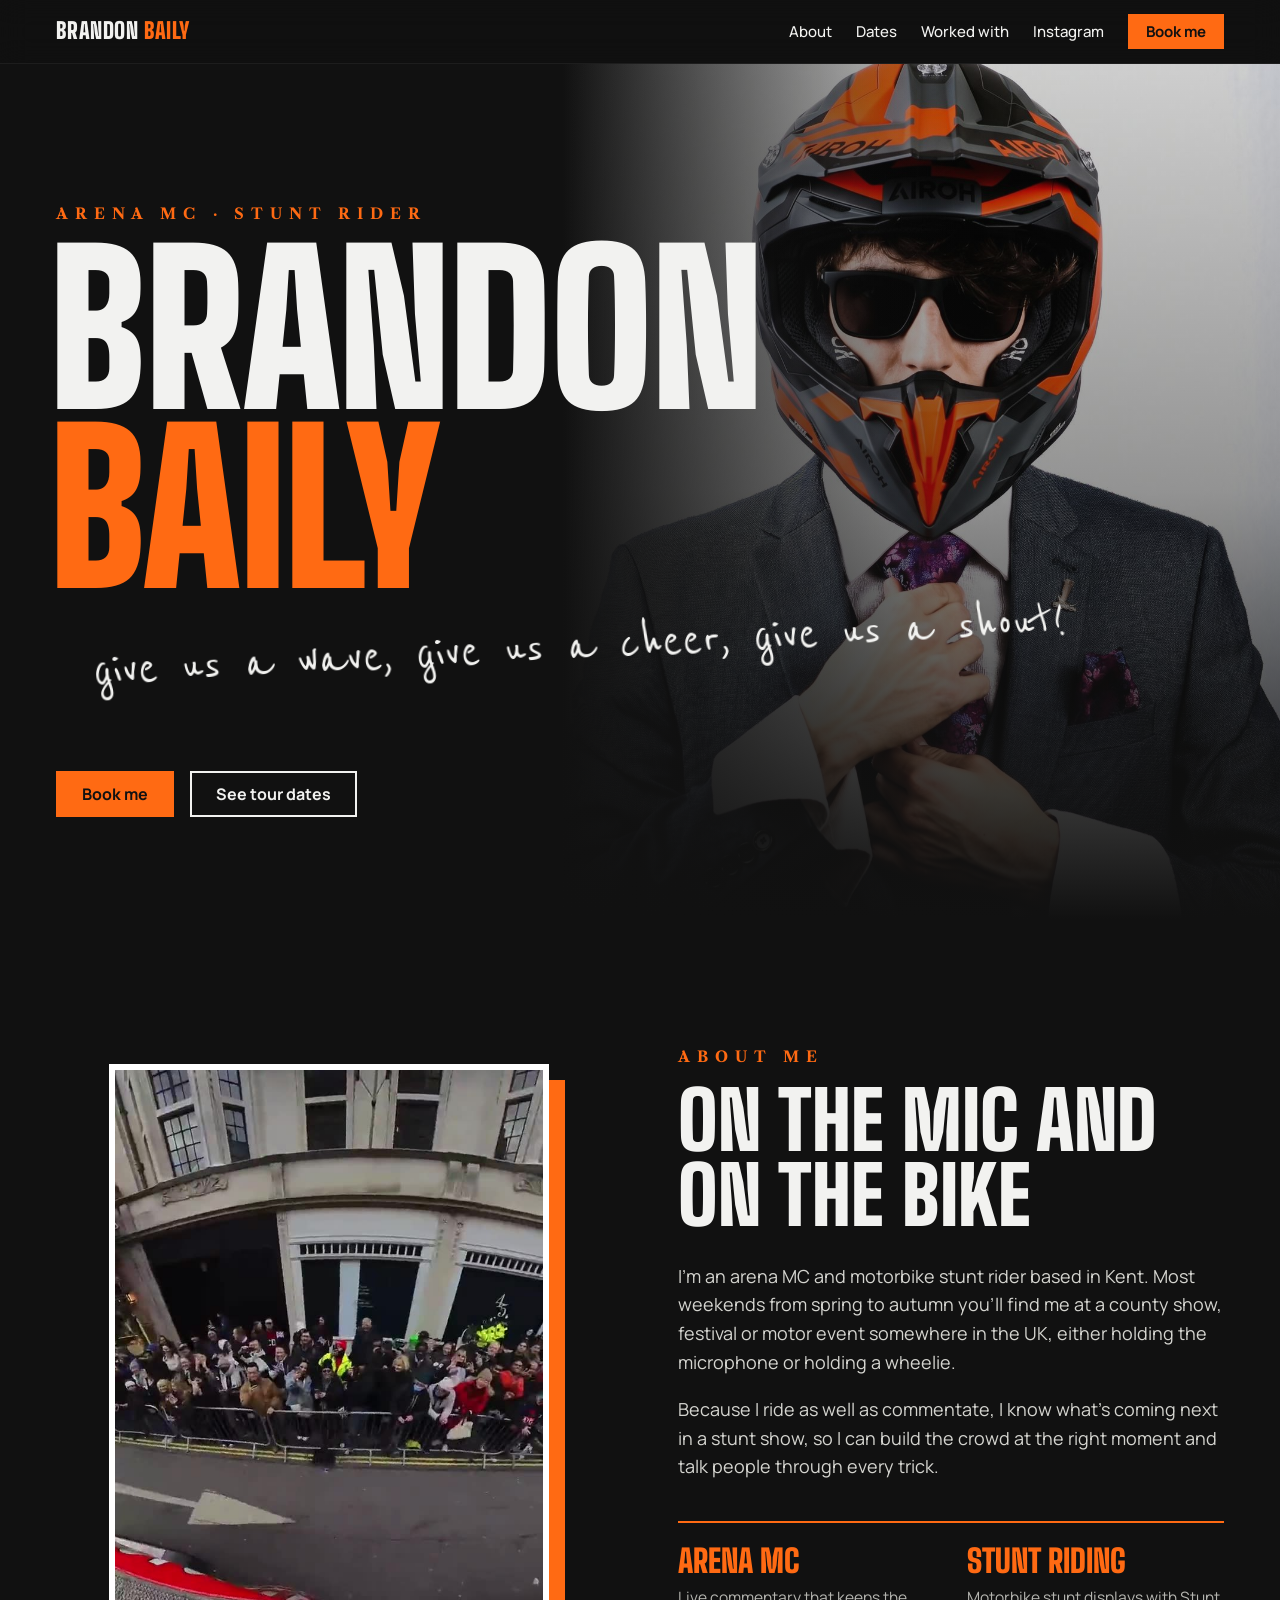
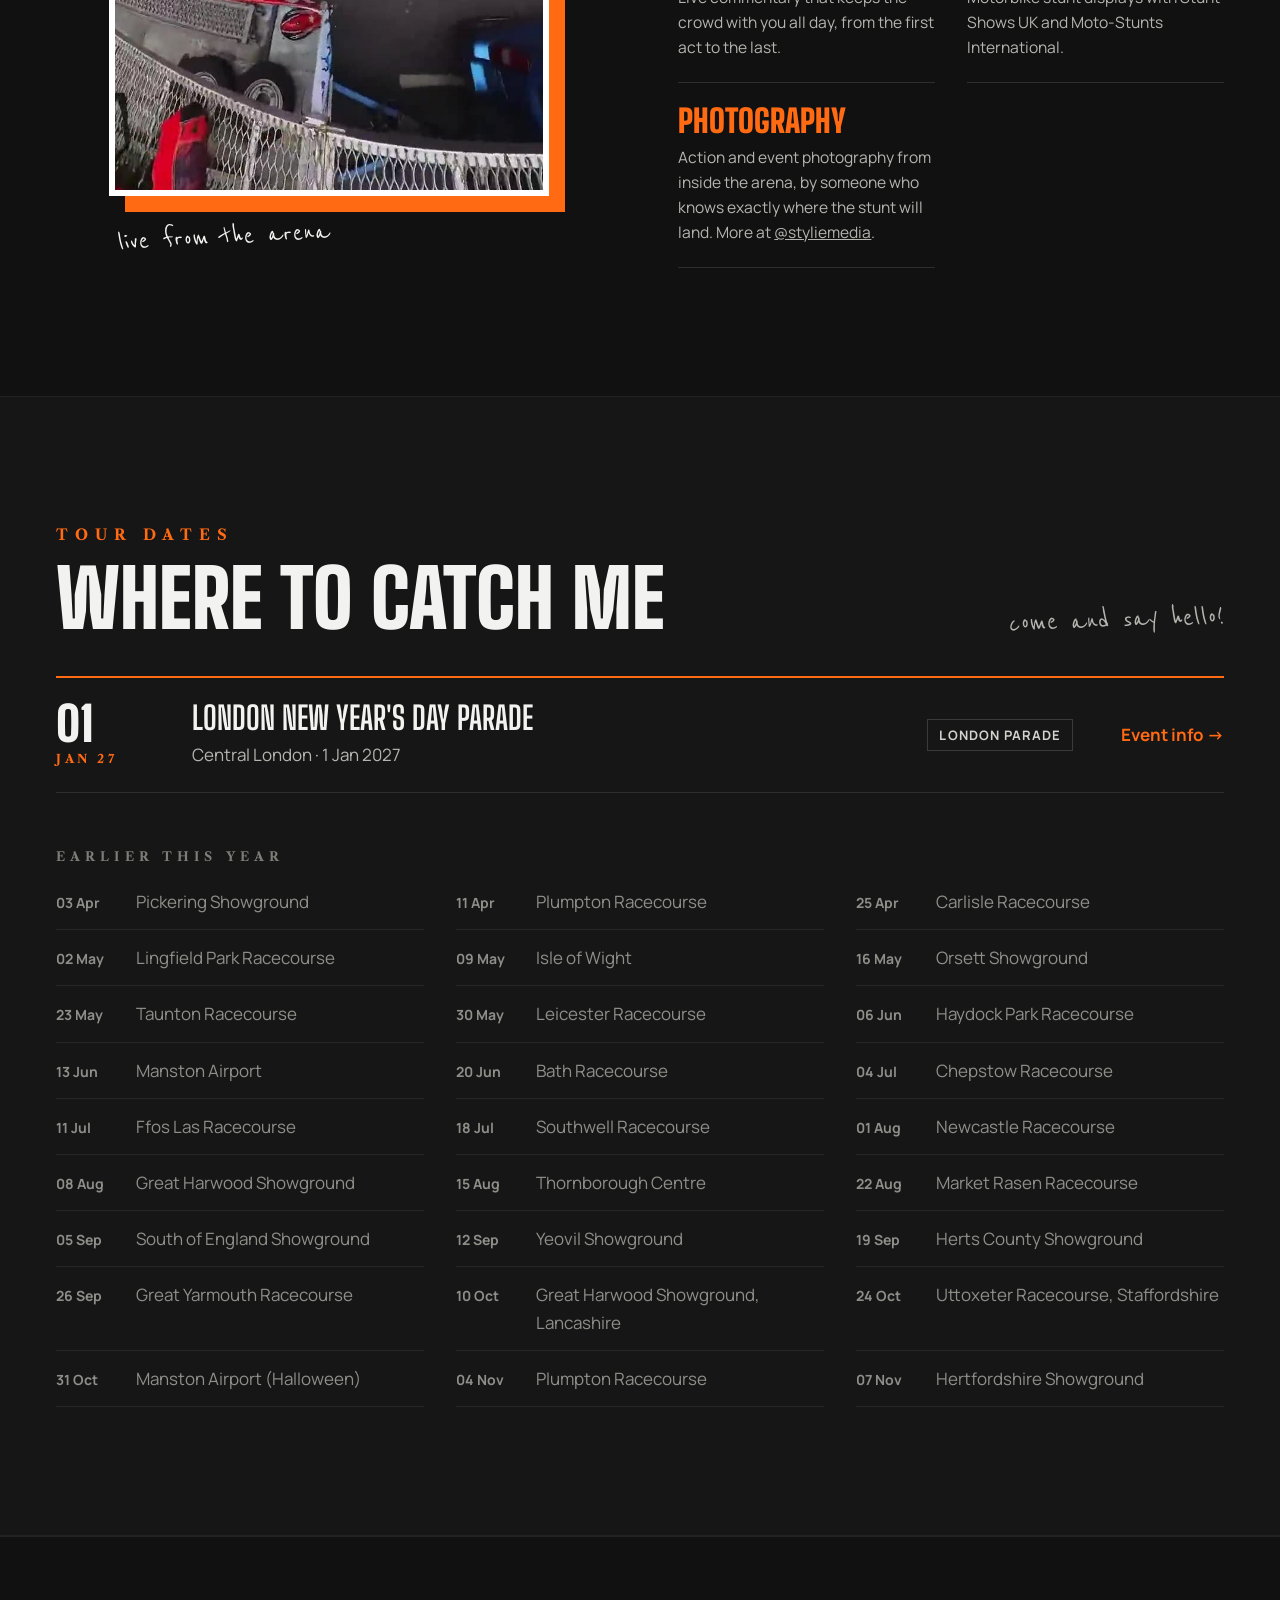
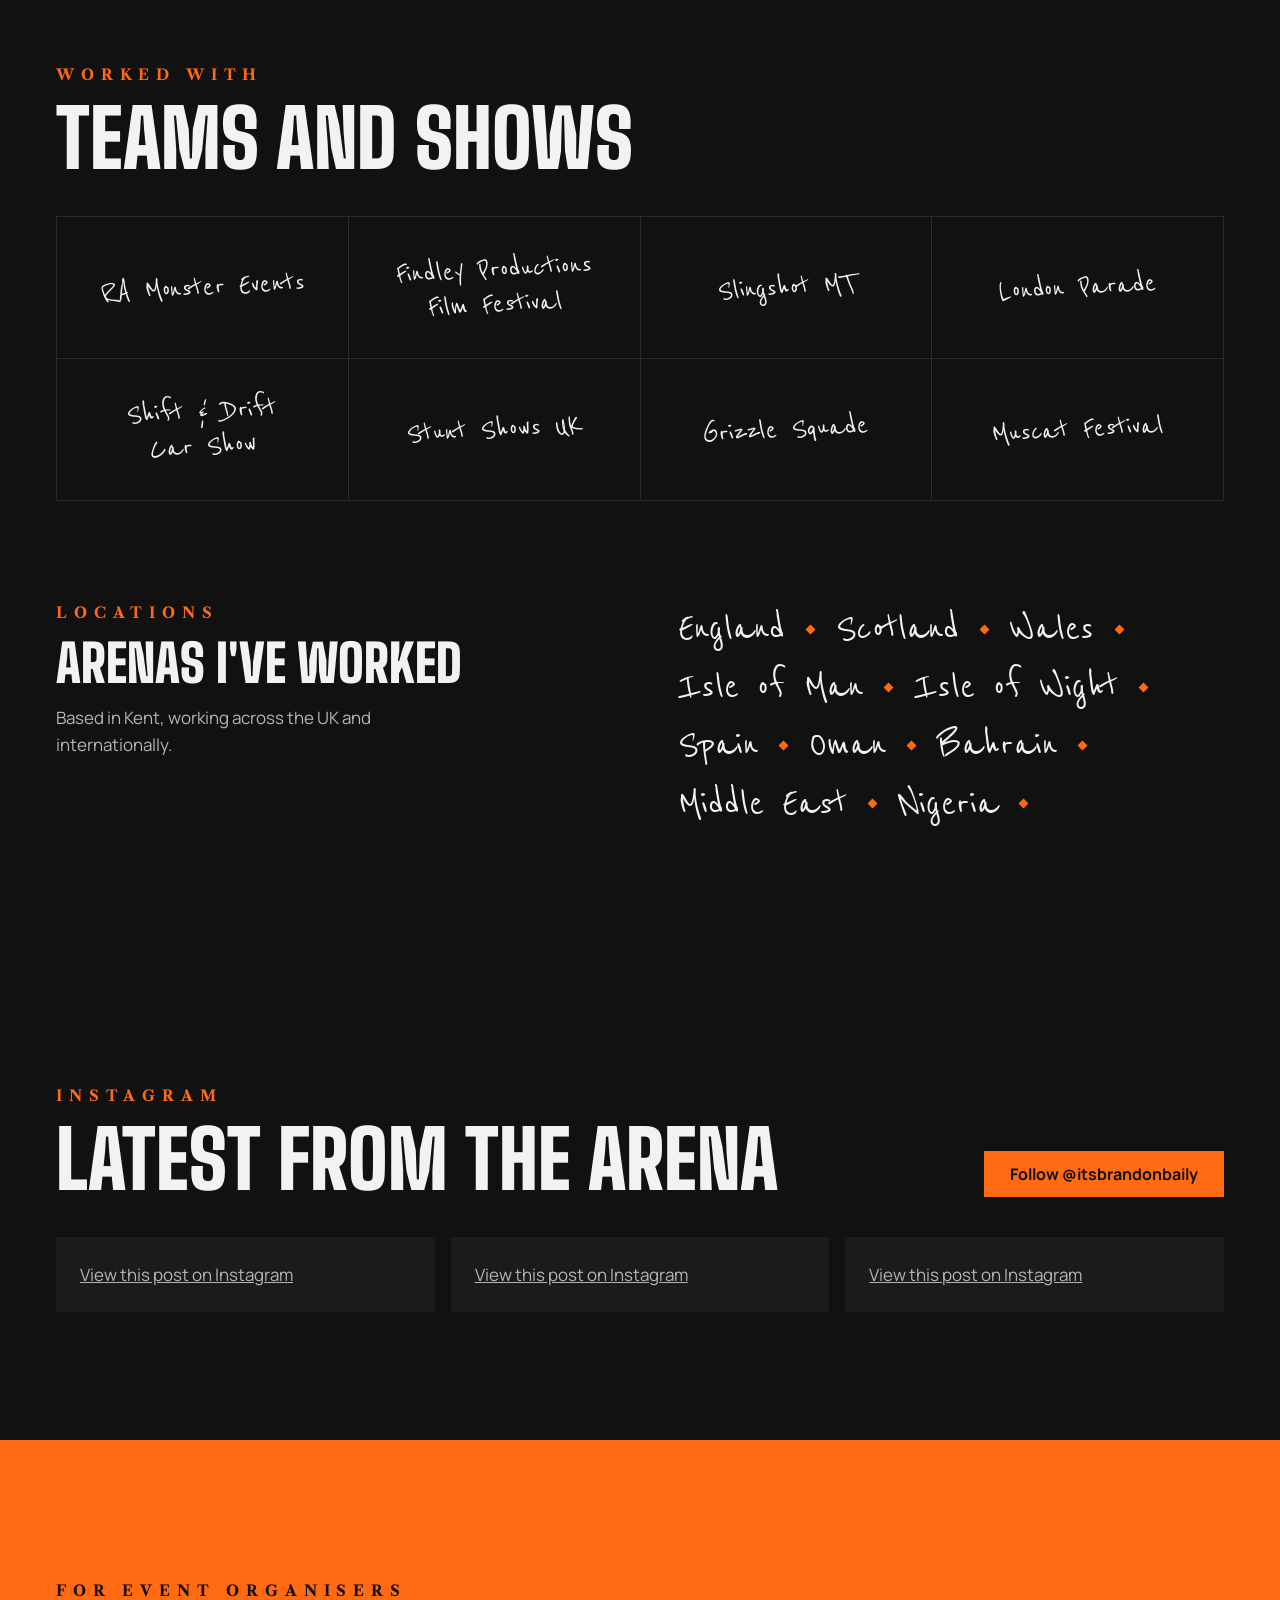
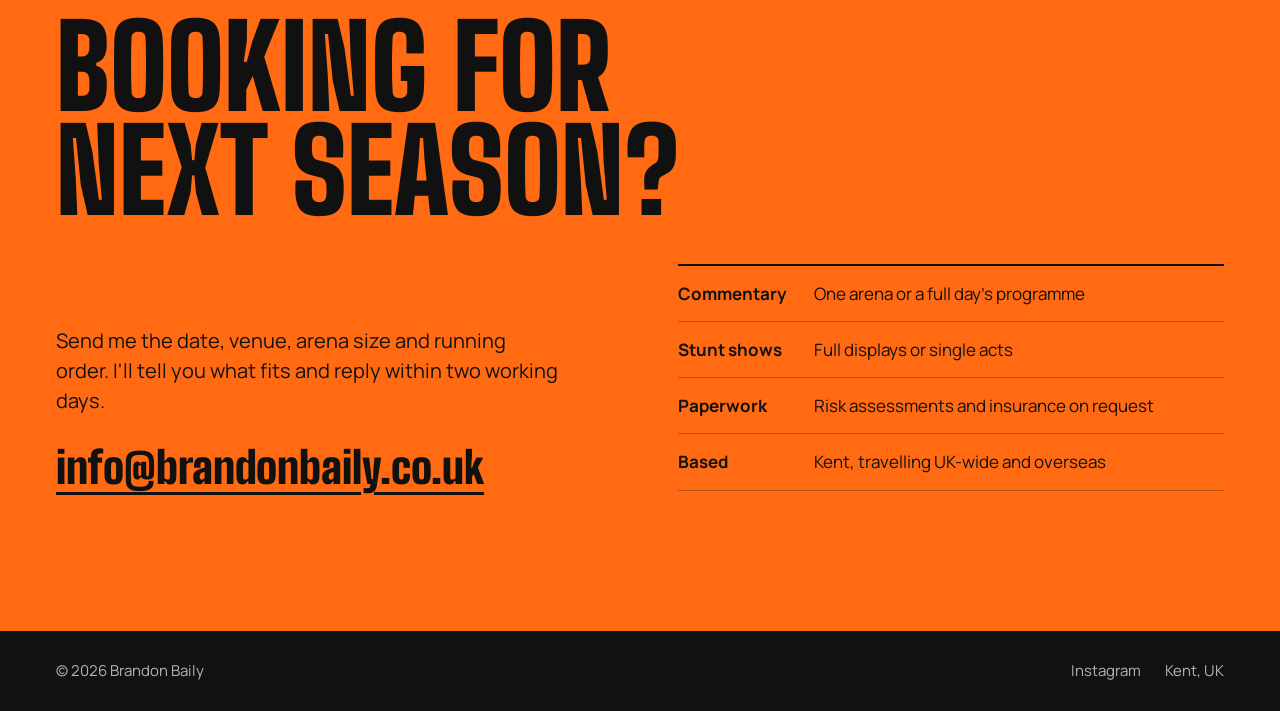
==== commit 463be86a: "Remove @TheStuntOgrapher from the photography blurb Co-Authored-By: Claude Opus 5.5 <noreply@anthrop" ====
--- a/index.html
+++ b/index.html
@@ -67,7 +67,7 @@
         <ul class="skills">
           <li><h3>Arena MC</h3><p>Live commentary that keeps the crowd with you all day, from the first act to the last.</p></li>
           <li><h3>Stunt riding</h3><p>Motorbike stunt displays with Stunt Shows UK and Moto-Stunts International.</p></li>
-          <li><h3>Photography</h3><p>Action and event photography from inside the arena, by someone who knows exactly where the stunt will land. More at <a href="https://www.instagram.com/thestuntographer/" rel="noopener">@TheStuntOgrapher</a> and <a href="https://www.instagram.com/styliemedia/" rel="noopener">@styliemedia</a>.</p></li>
+          <li><h3>Photography</h3><p>Action and event photography from inside the arena, by someone who knows exactly where the stunt will land. More at <a href="https://www.instagram.com/styliemedia/" rel="noopener">@styliemedia</a>.</p></li>
         </ul>
       </div>
     </div>
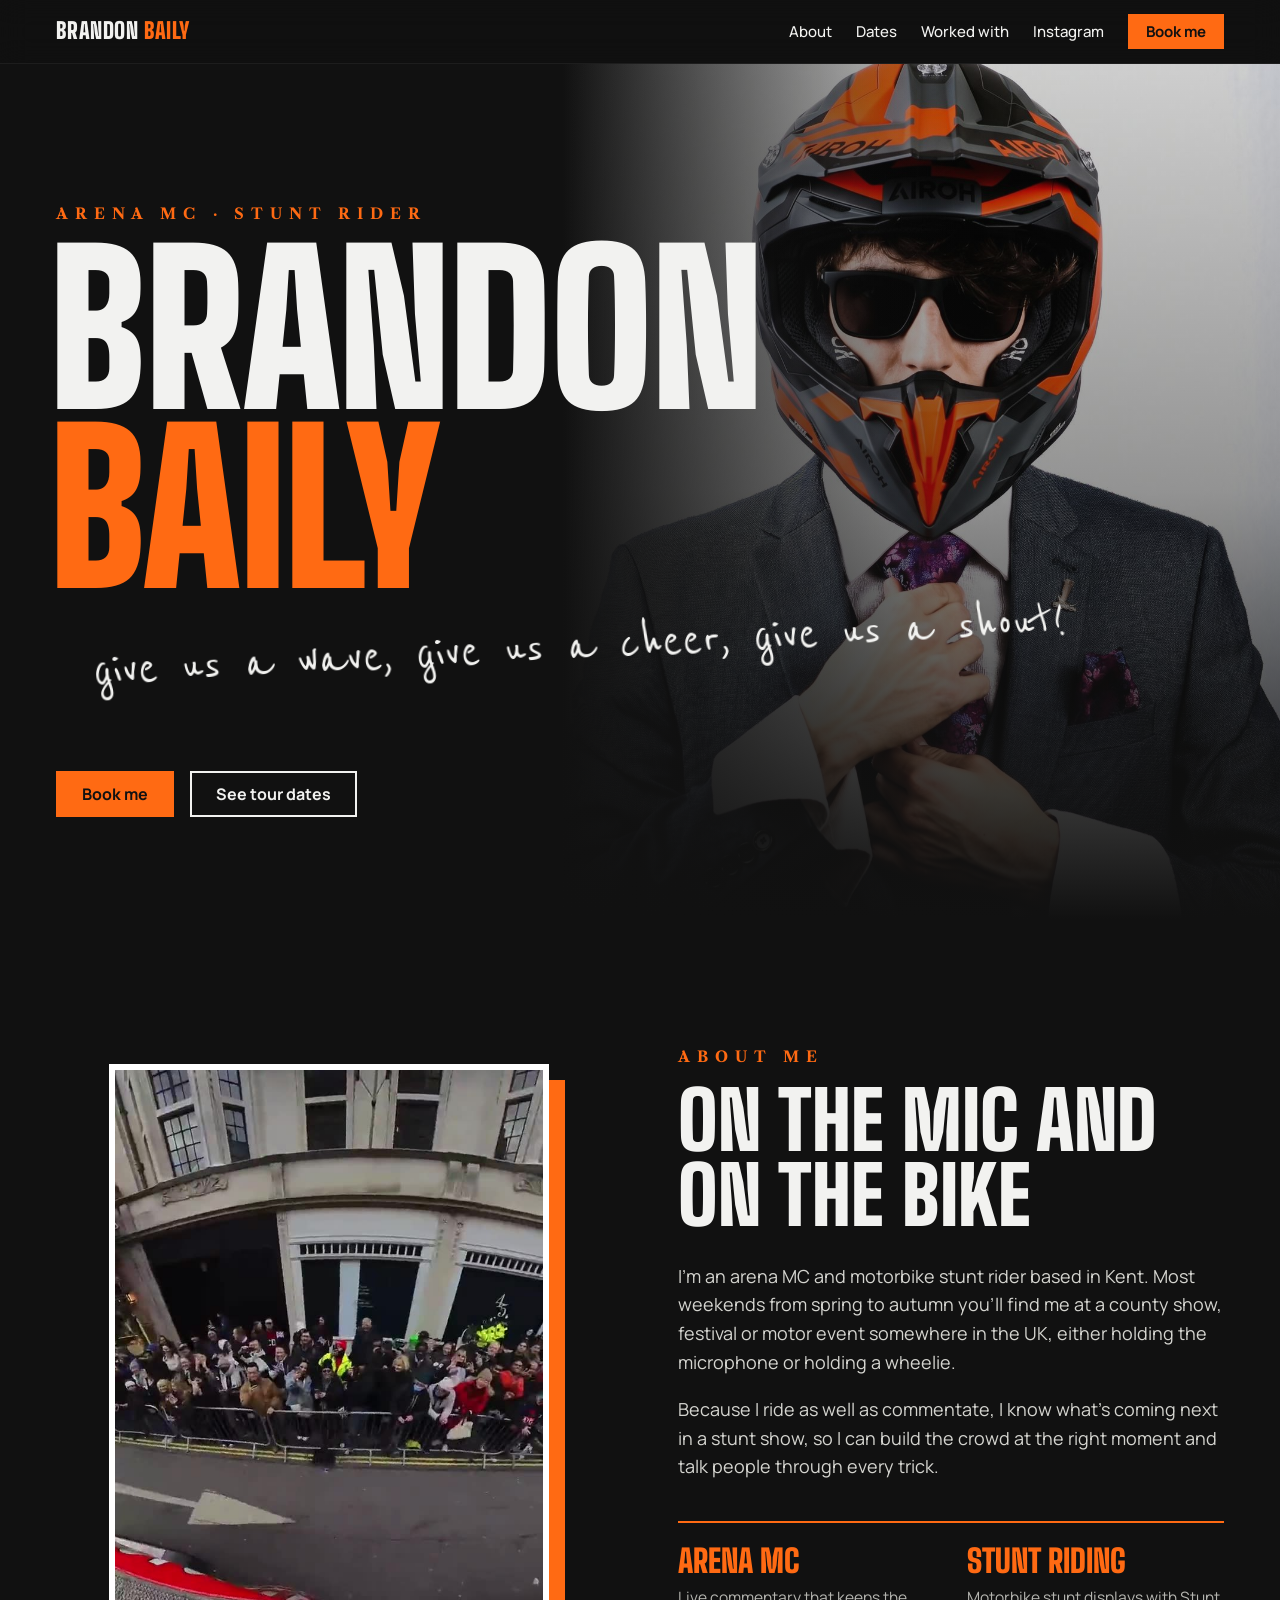
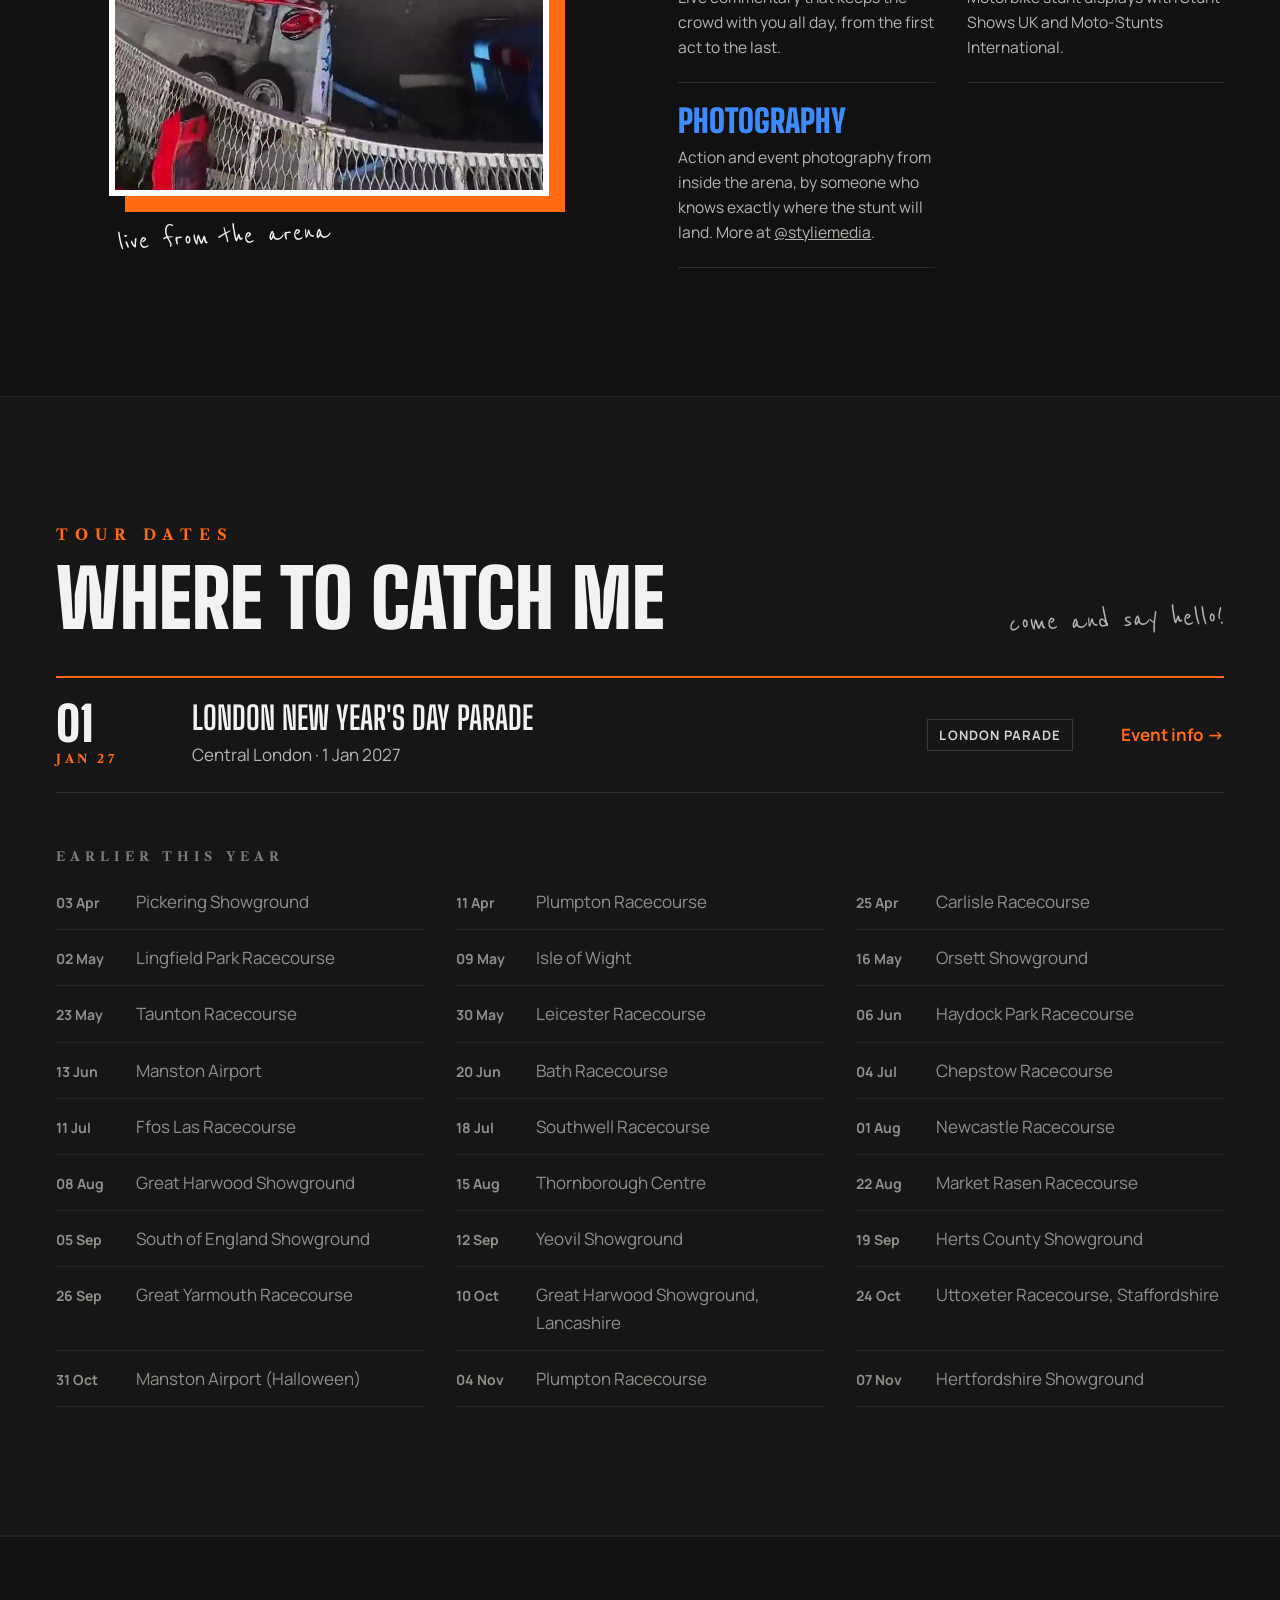
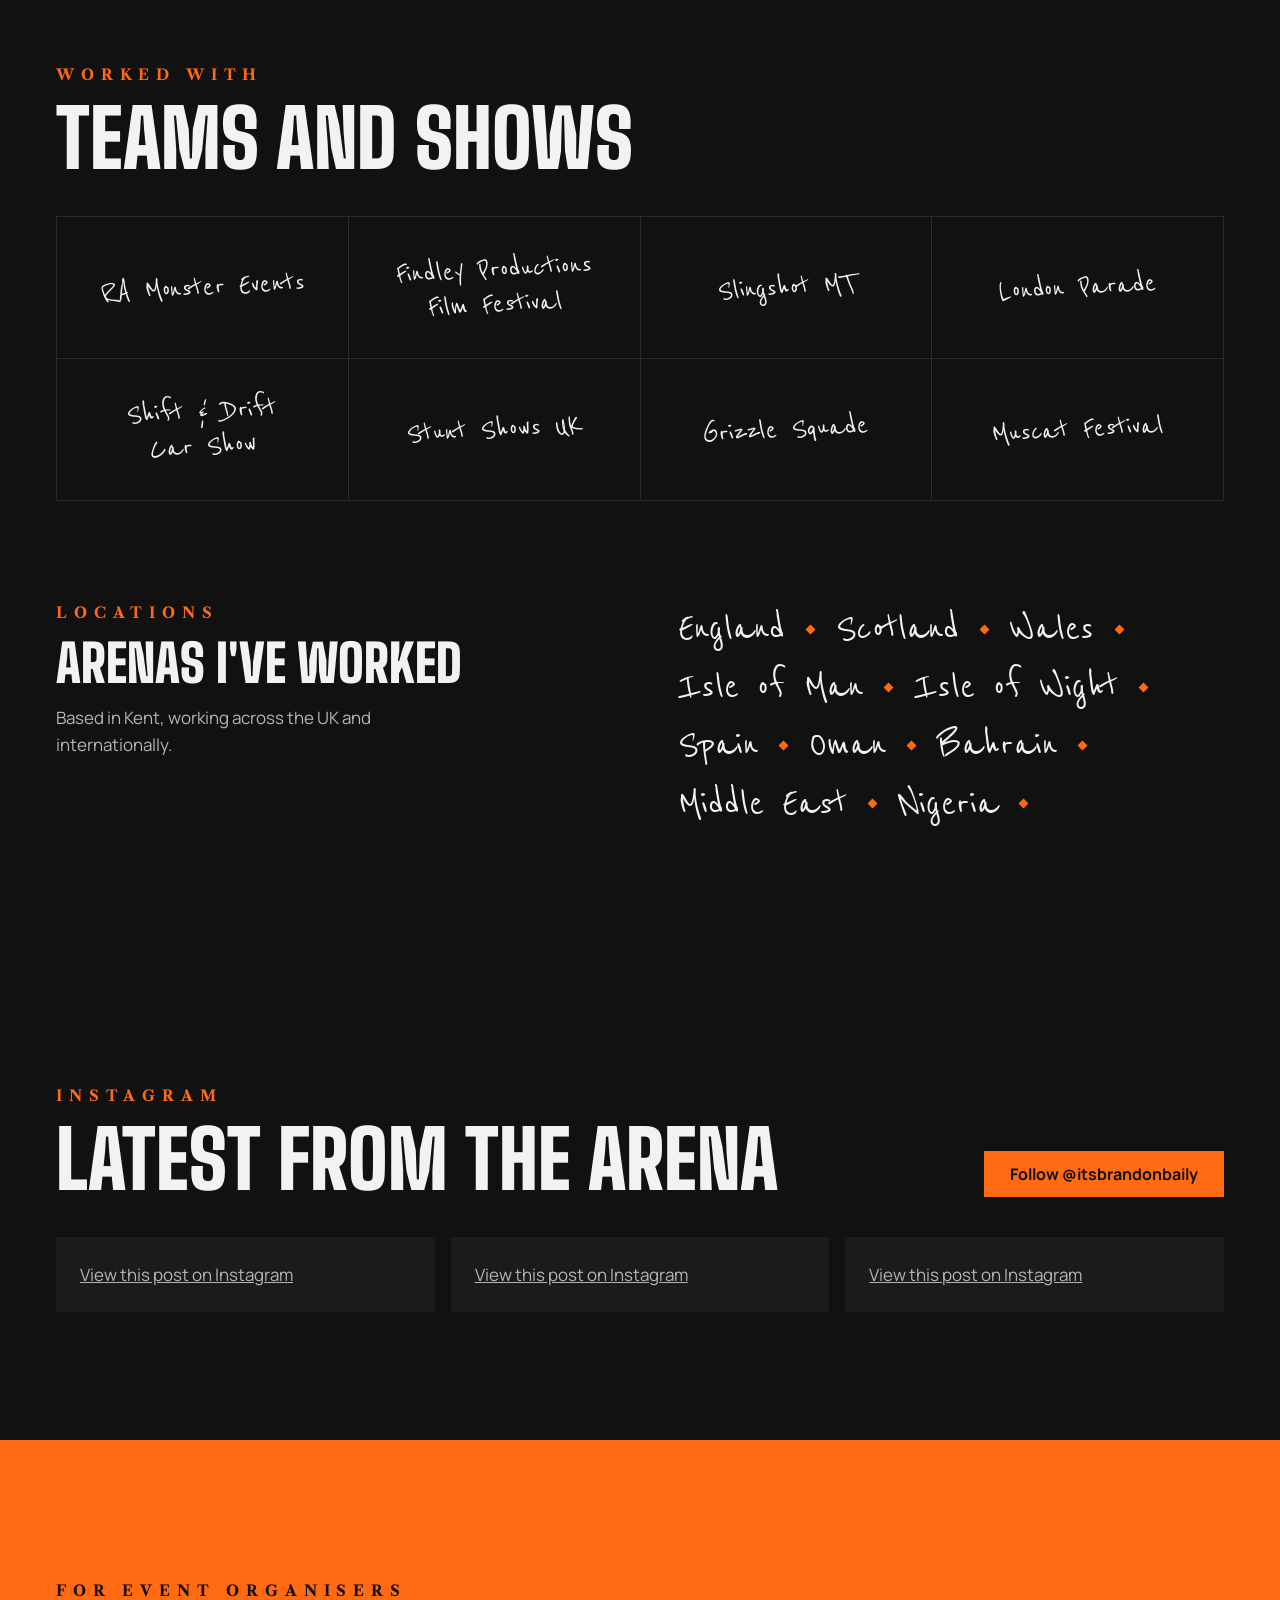
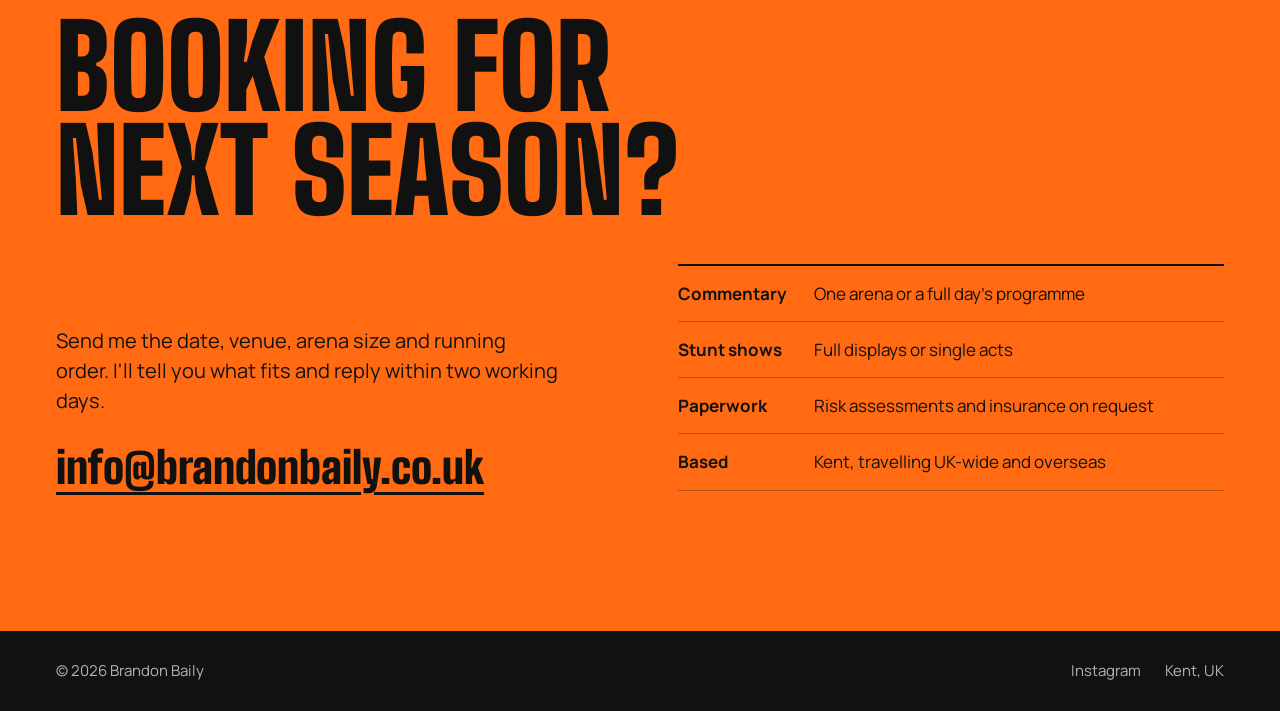
==== commit be3d8061: "Make the Photography heading Stylie Media blue Co-Authored-By: Claude Opus 5.5 <noreply@anthropic.co" ====
--- a/index.html
+++ b/index.html
@@ -67,7 +67,7 @@
         <ul class="skills">
           <li><h3>Arena MC</h3><p>Live commentary that keeps the crowd with you all day, from the first act to the last.</p></li>
           <li><h3>Stunt riding</h3><p>Motorbike stunt displays with Stunt Shows UK and Moto-Stunts International.</p></li>
-          <li><h3>Photography</h3><p>Action and event photography from inside the arena, by someone who knows exactly where the stunt will land. More at <a href="https://www.instagram.com/styliemedia/" rel="noopener">@styliemedia</a>.</p></li>
+          <li class="skills__stylie"><h3>Photography</h3><p>Action and event photography from inside the arena, by someone who knows exactly where the stunt will land. More at <a href="https://www.instagram.com/styliemedia/" rel="noopener">@styliemedia</a>.</p></li>
         </ul>
       </div>
     </div>
--- a/styles.css
+++ b/styles.css
@@ -7,6 +7,7 @@
   --black-2: #161616;
   --black-3: #1b1b1b;
   --orange: #ff6a13;
+  --stylie-blue: #3d8bff;
   --chalk: #f2f2f0;
   --soft: #d4d4cf;
   --muted: #b5b5b0;
@@ -114,6 +115,8 @@
 .skills li { padding: 22px 0; border-bottom: 1px solid var(--line); }
 .skills h3 { font: 900 2rem/1 var(--display); text-transform: uppercase; color: var(--orange); margin-bottom: 8px; }
 .skills p { color: var(--muted); font-size: .975rem; }
+/* Photography is a Stylie Media service, so it takes Stylie blue instead of orange. */
+.skills__stylie h3 { color: var(--stylie-blue); }
 
 /* Tour dates */
 .dates { border-top: 2px solid var(--orange); }
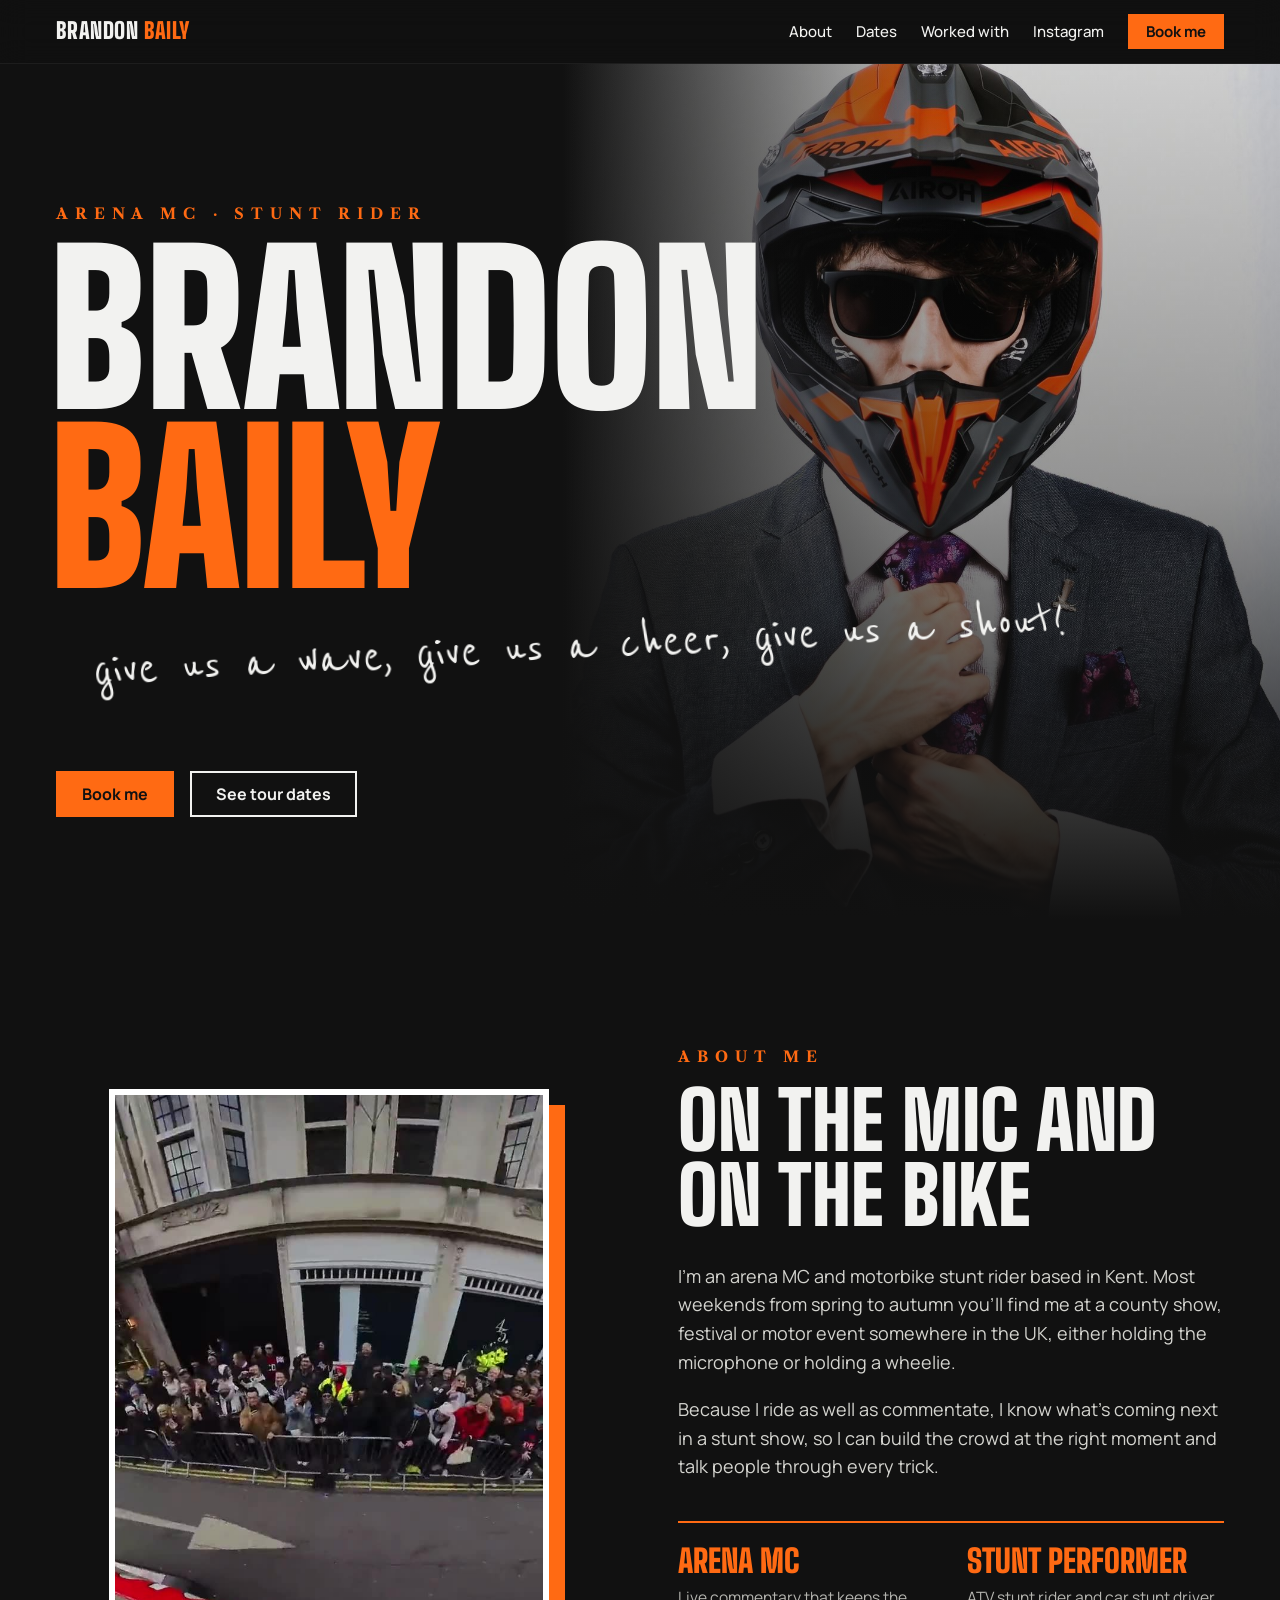
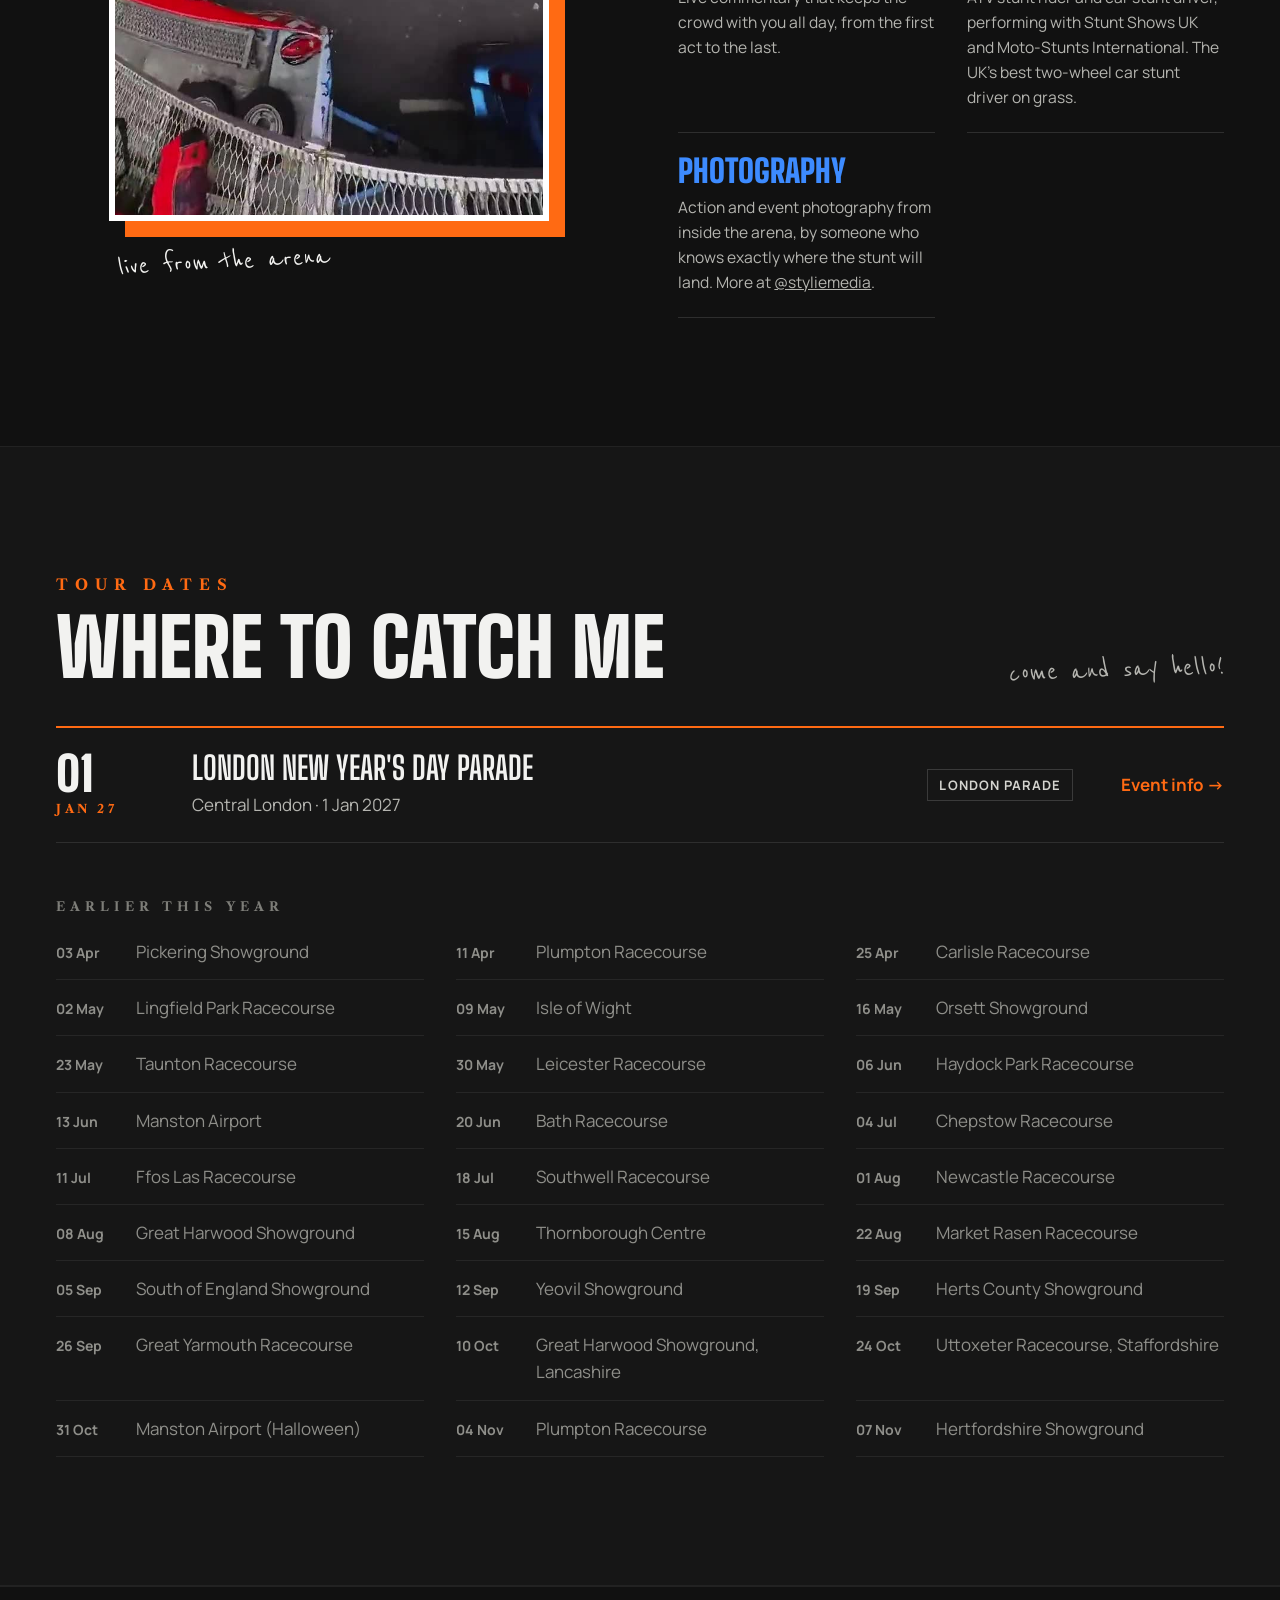
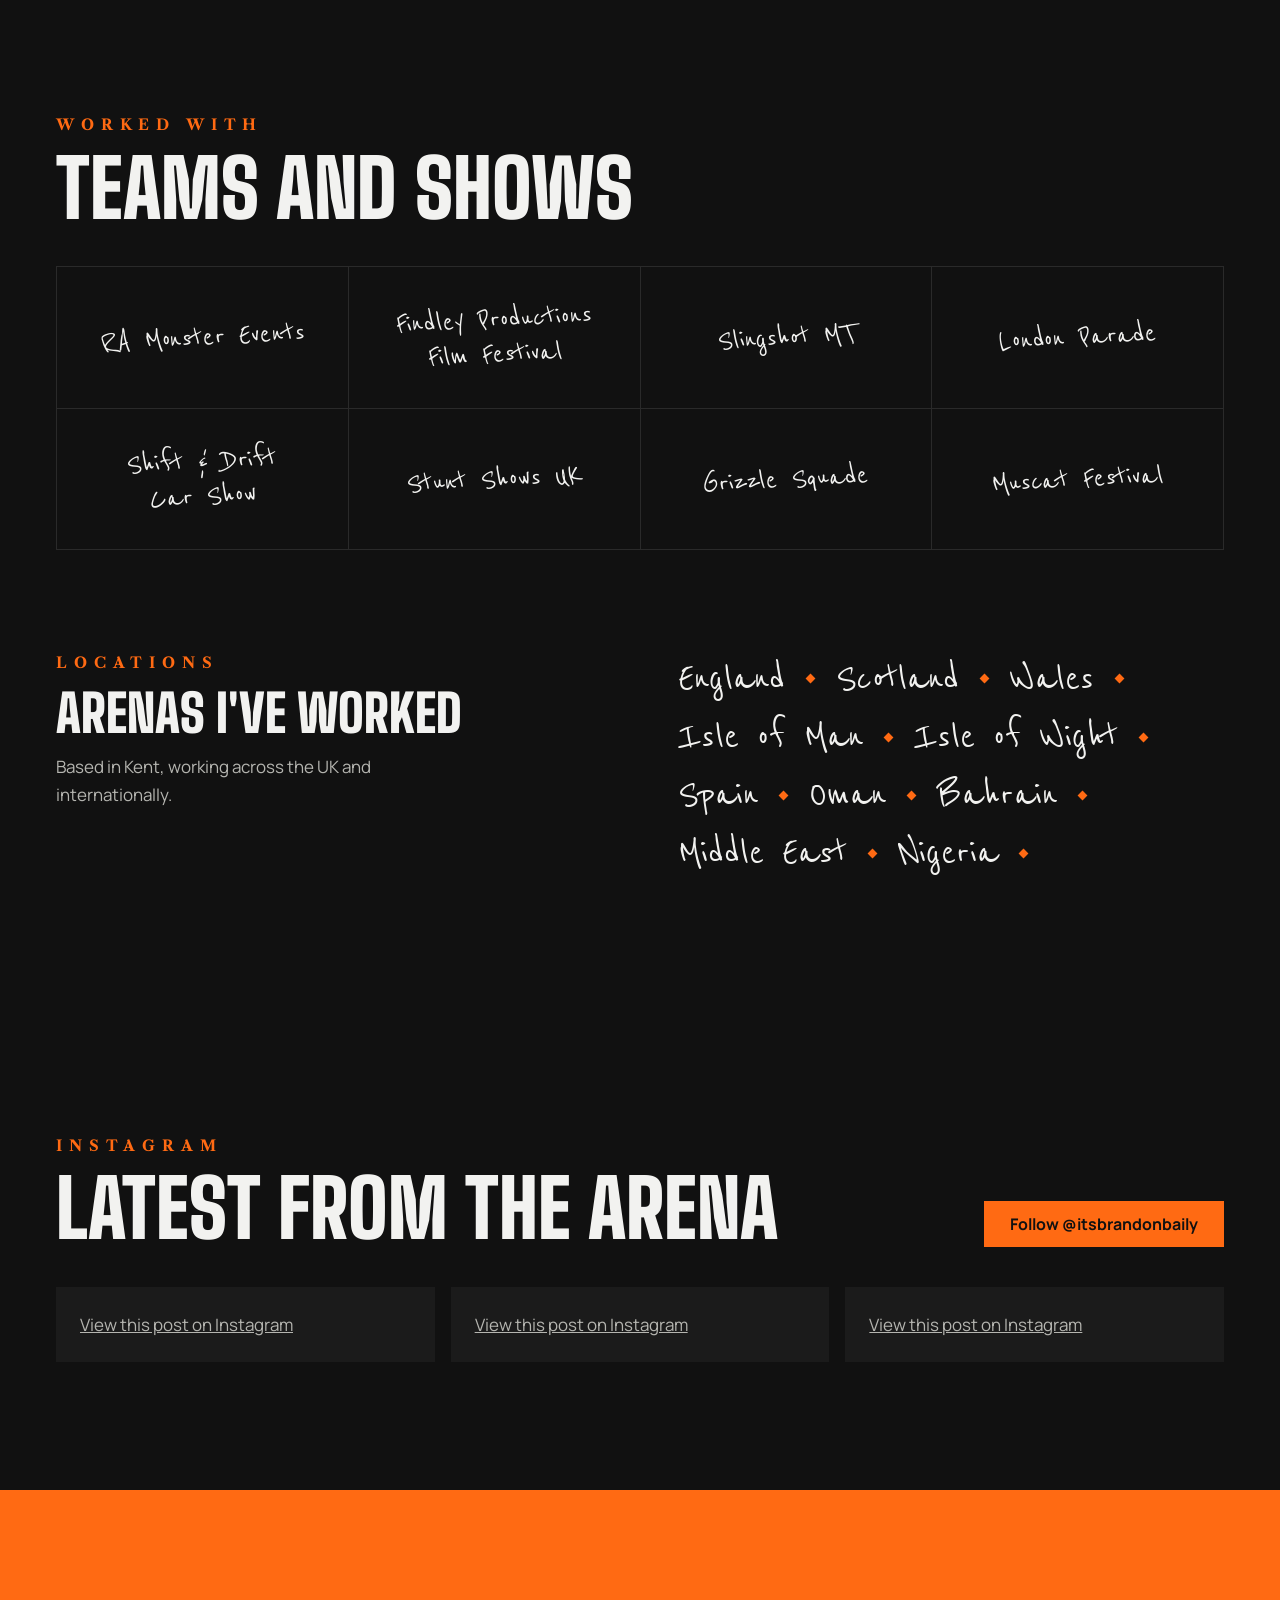
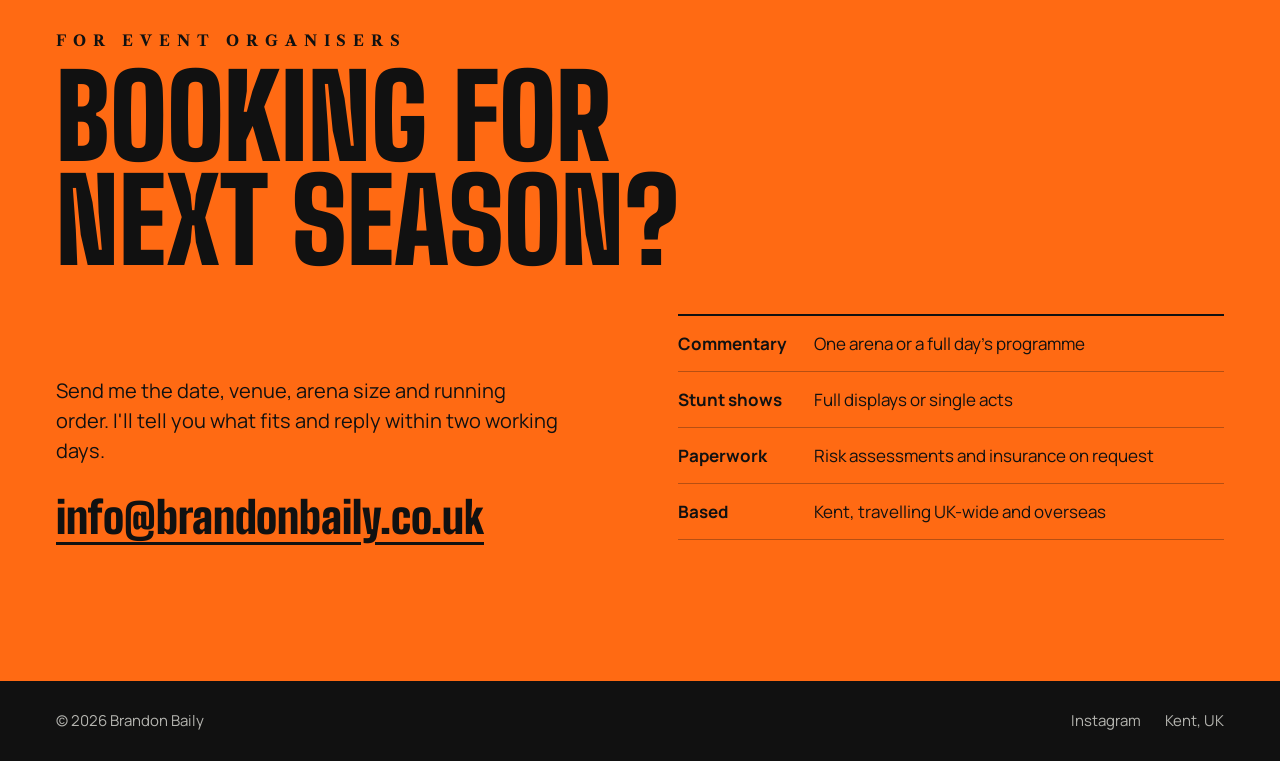
==== commit 2c6cf719: "Rename Stunt riding to Stunt performer with ATV and car stunt blurb Co-Authored-By: Claude Opus 5.5 " ====
--- a/index.html
+++ b/index.html
@@ -66,7 +66,7 @@
         </div>
         <ul class="skills">
           <li><h3>Arena MC</h3><p>Live commentary that keeps the crowd with you all day, from the first act to the last.</p></li>
-          <li><h3>Stunt riding</h3><p>Motorbike stunt displays with Stunt Shows UK and Moto-Stunts International.</p></li>
+          <li><h3>Stunt performer</h3><p>ATV stunt rider and car stunt driver, performing with Stunt Shows UK and Moto-Stunts International. The UK's best two-wheel car stunt driver on grass.</p></li>
           <li class="skills__stylie"><h3>Photography</h3><p>Action and event photography from inside the arena, by someone who knows exactly where the stunt will land. More at <a href="https://www.instagram.com/styliemedia/" rel="noopener">@styliemedia</a>.</p></li>
         </ul>
       </div>
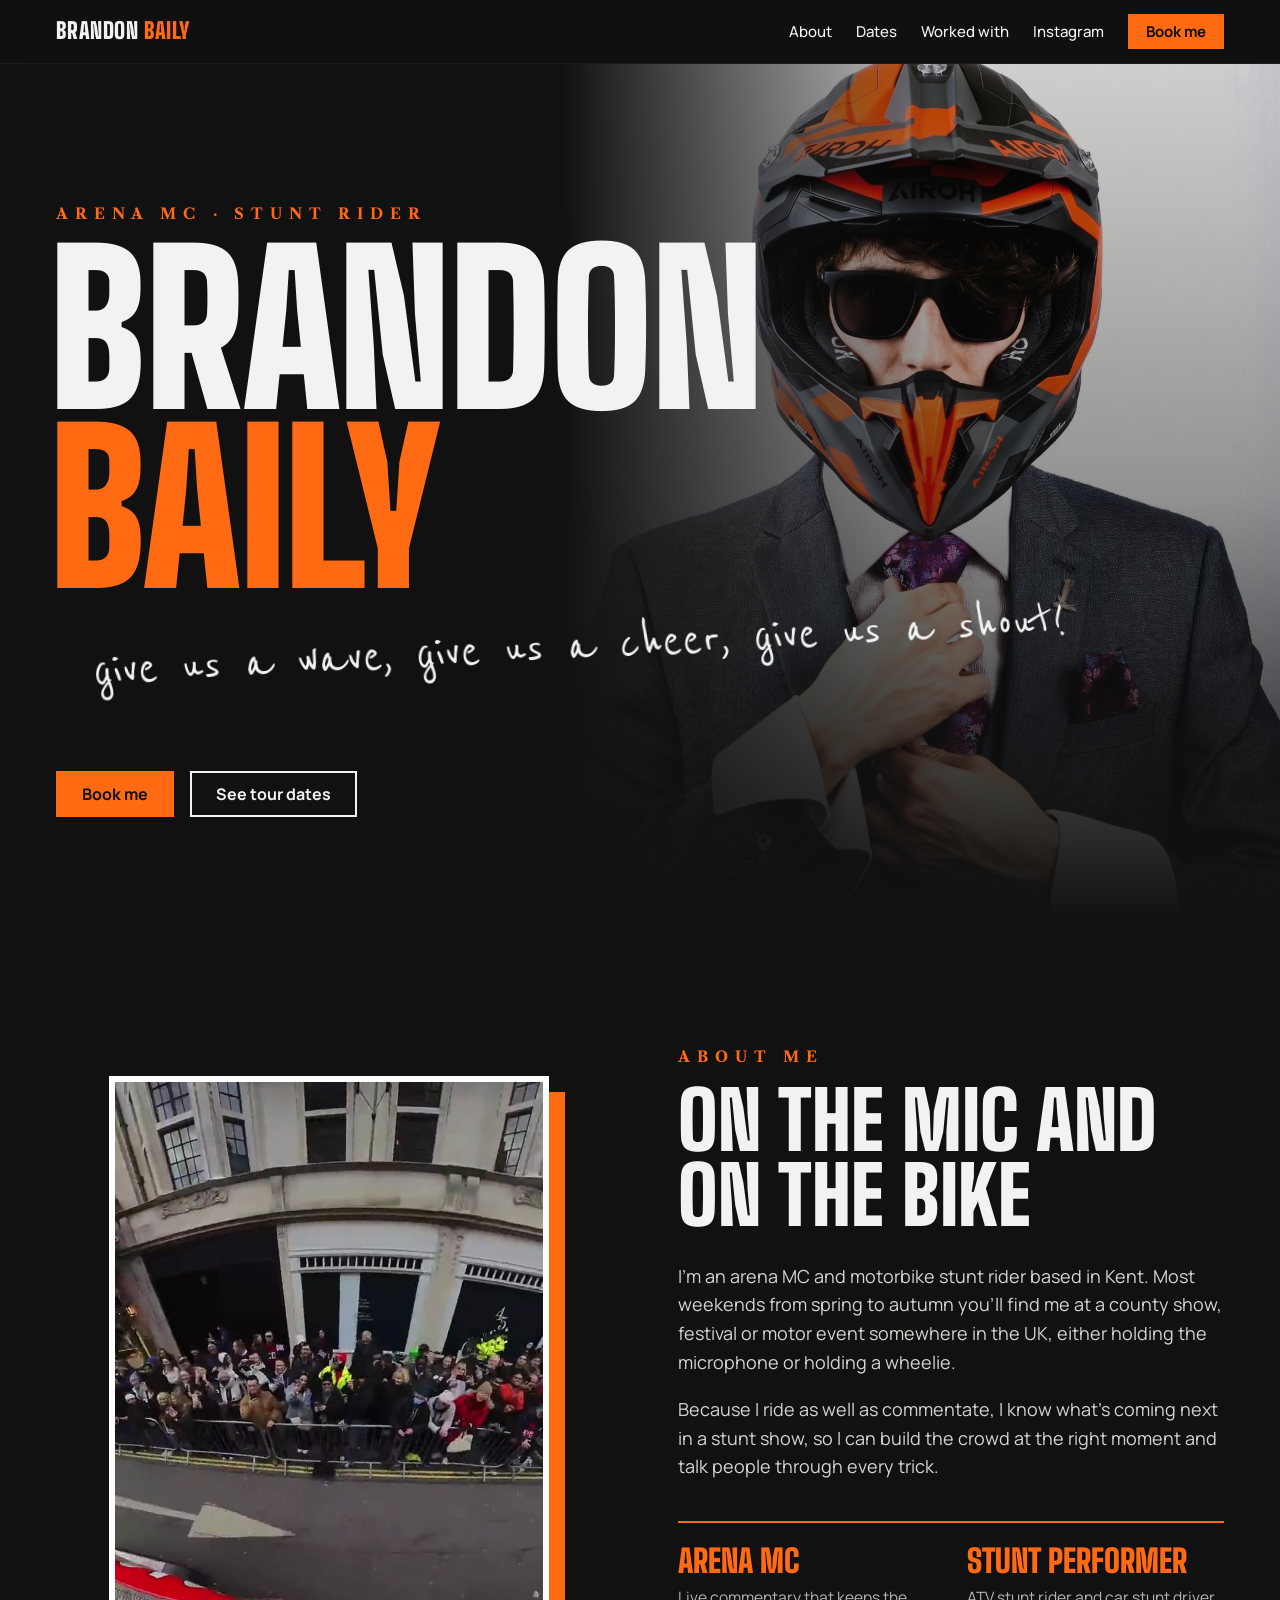
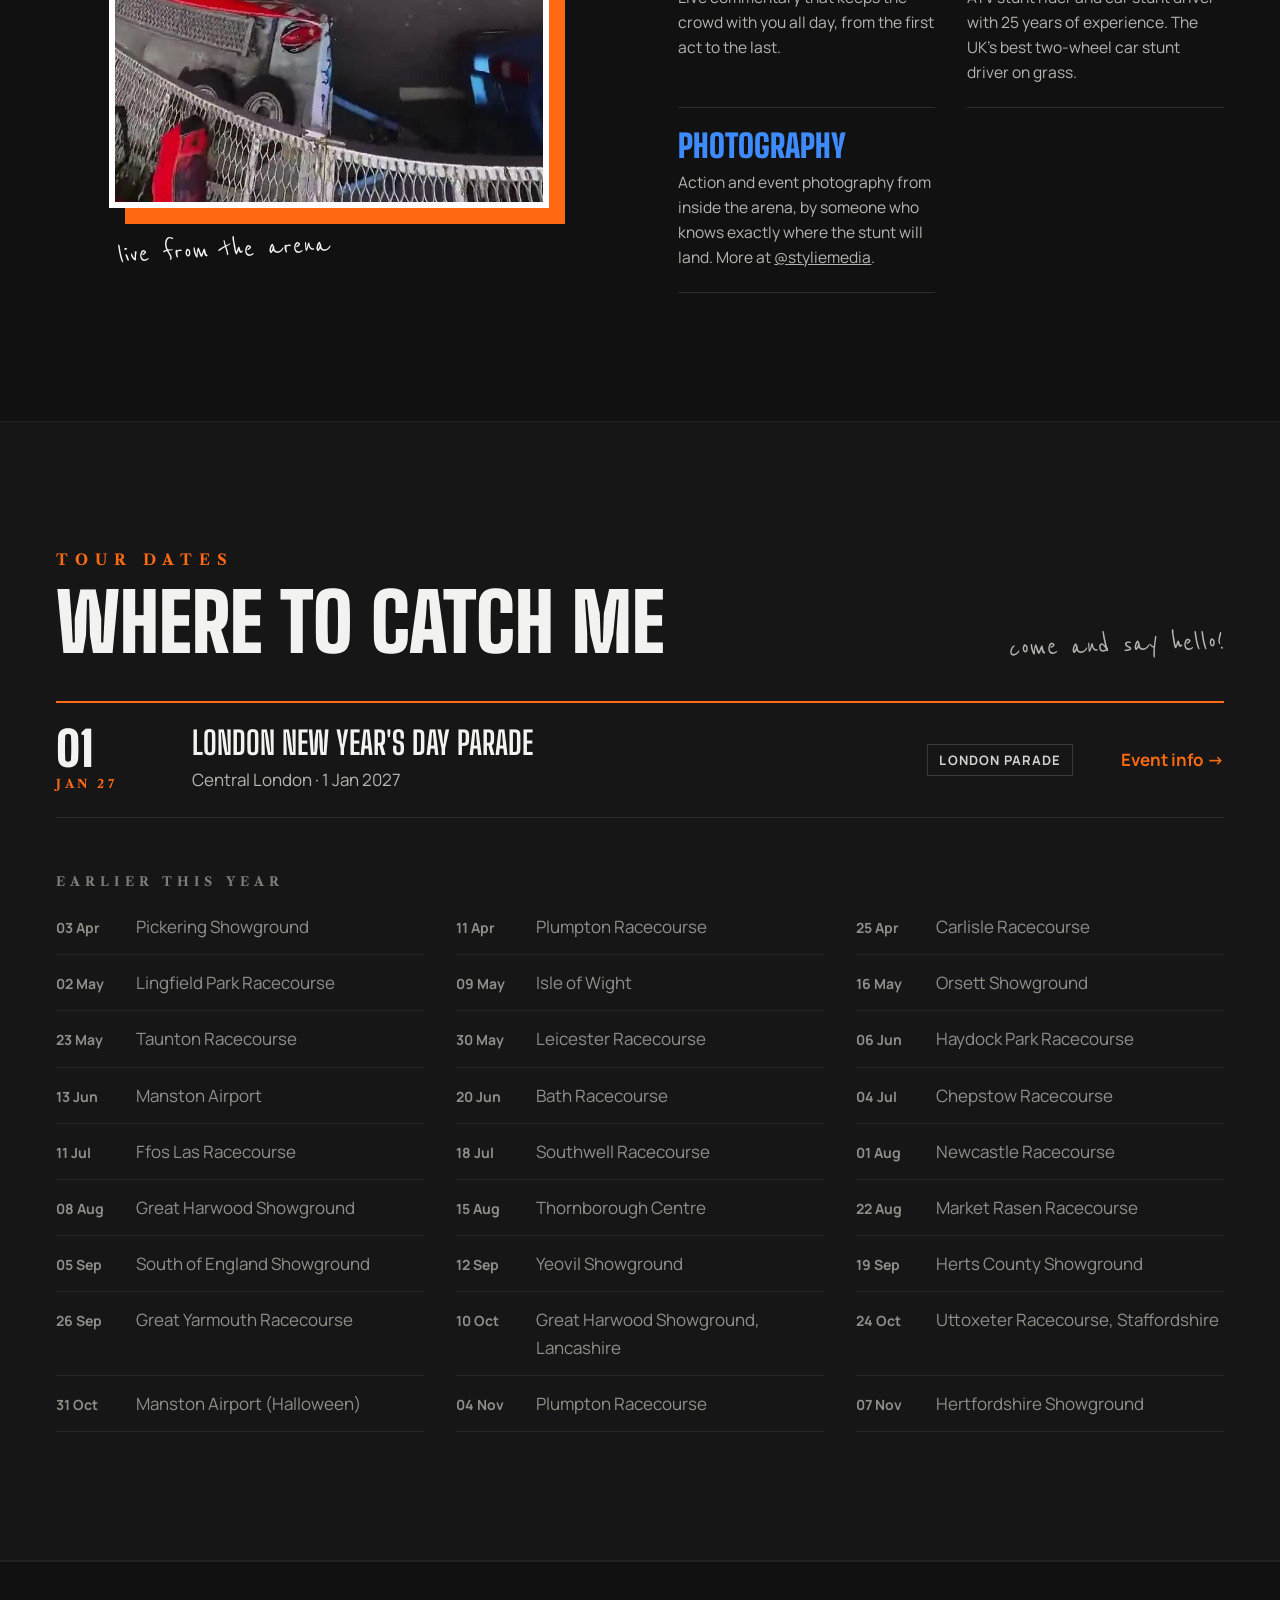
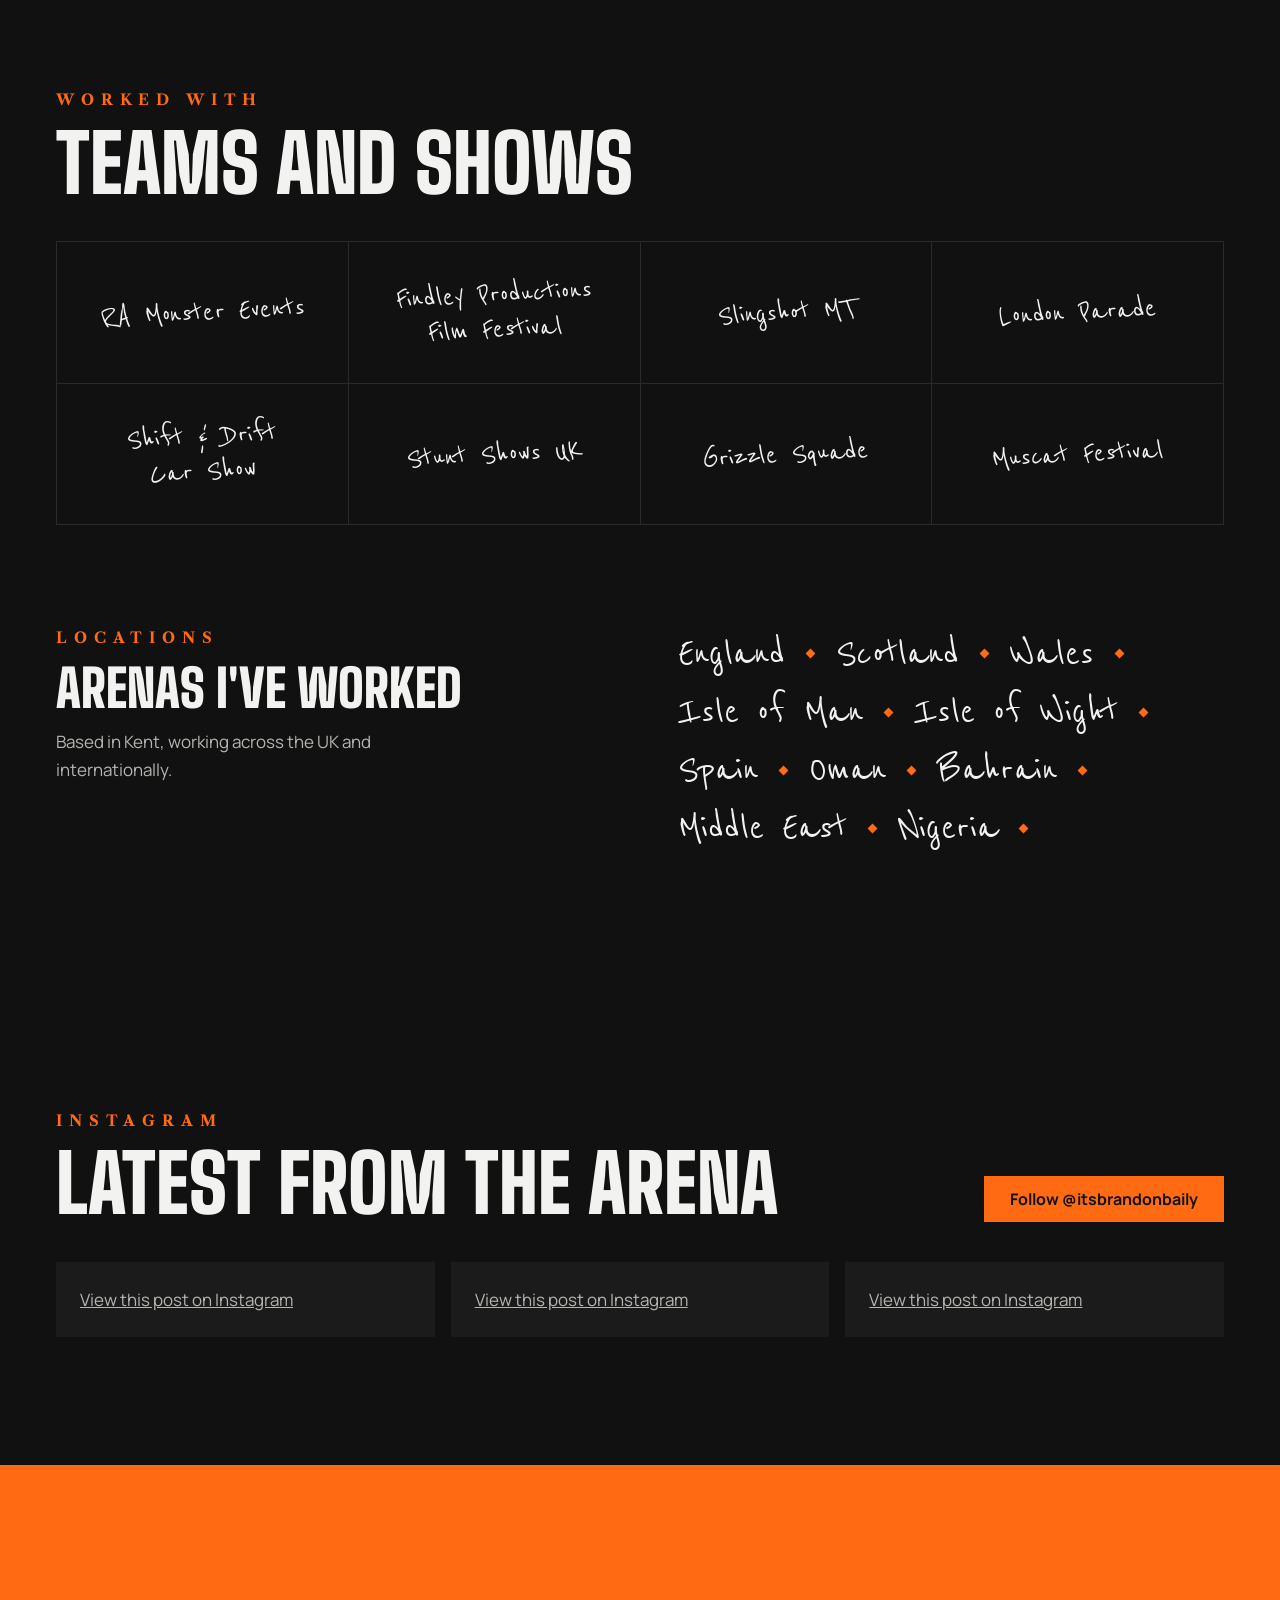
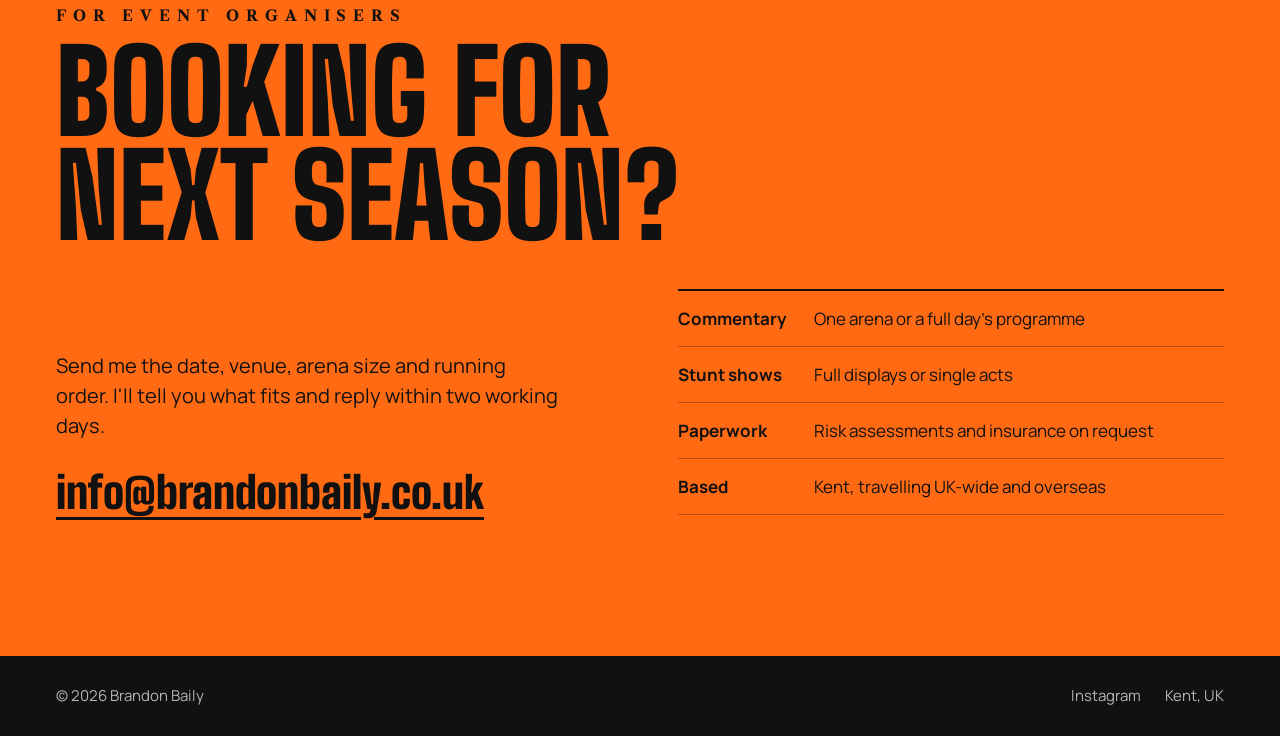
==== commit 4a8c438f: "Stunt performer: drop team names, add 25 years of experience Co-Authored-By: Claude Opus 5.5 <norepl" ====
--- a/index.html
+++ b/index.html
@@ -66,7 +66,7 @@
         </div>
         <ul class="skills">
           <li><h3>Arena MC</h3><p>Live commentary that keeps the crowd with you all day, from the first act to the last.</p></li>
-          <li><h3>Stunt performer</h3><p>ATV stunt rider and car stunt driver, performing with Stunt Shows UK and Moto-Stunts International. The UK's best two-wheel car stunt driver on grass.</p></li>
+          <li><h3>Stunt performer</h3><p>ATV stunt rider and car stunt driver with 25 years of experience. The UK's best two-wheel car stunt driver on grass.</p></li>
           <li class="skills__stylie"><h3>Photography</h3><p>Action and event photography from inside the arena, by someone who knows exactly where the stunt will land. More at <a href="https://www.instagram.com/styliemedia/" rel="noopener">@styliemedia</a>.</p></li>
         </ul>
       </div>
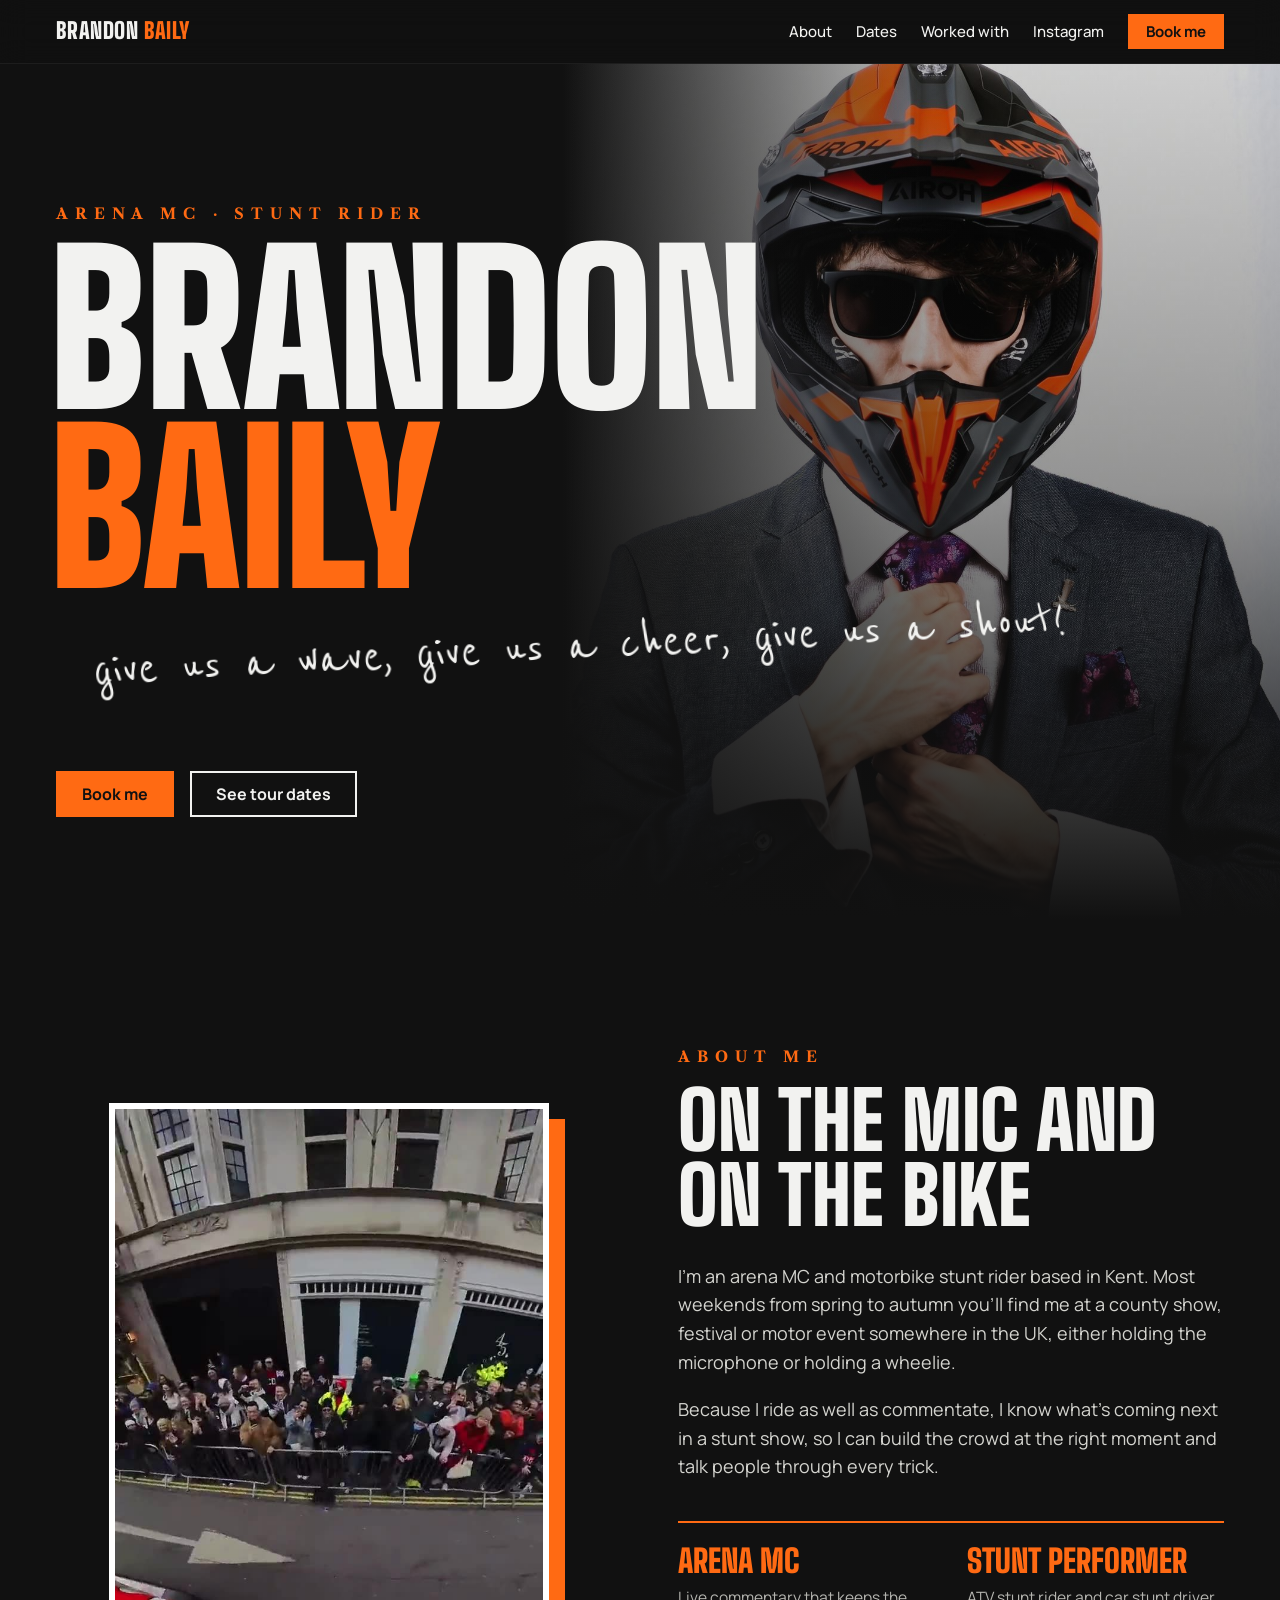
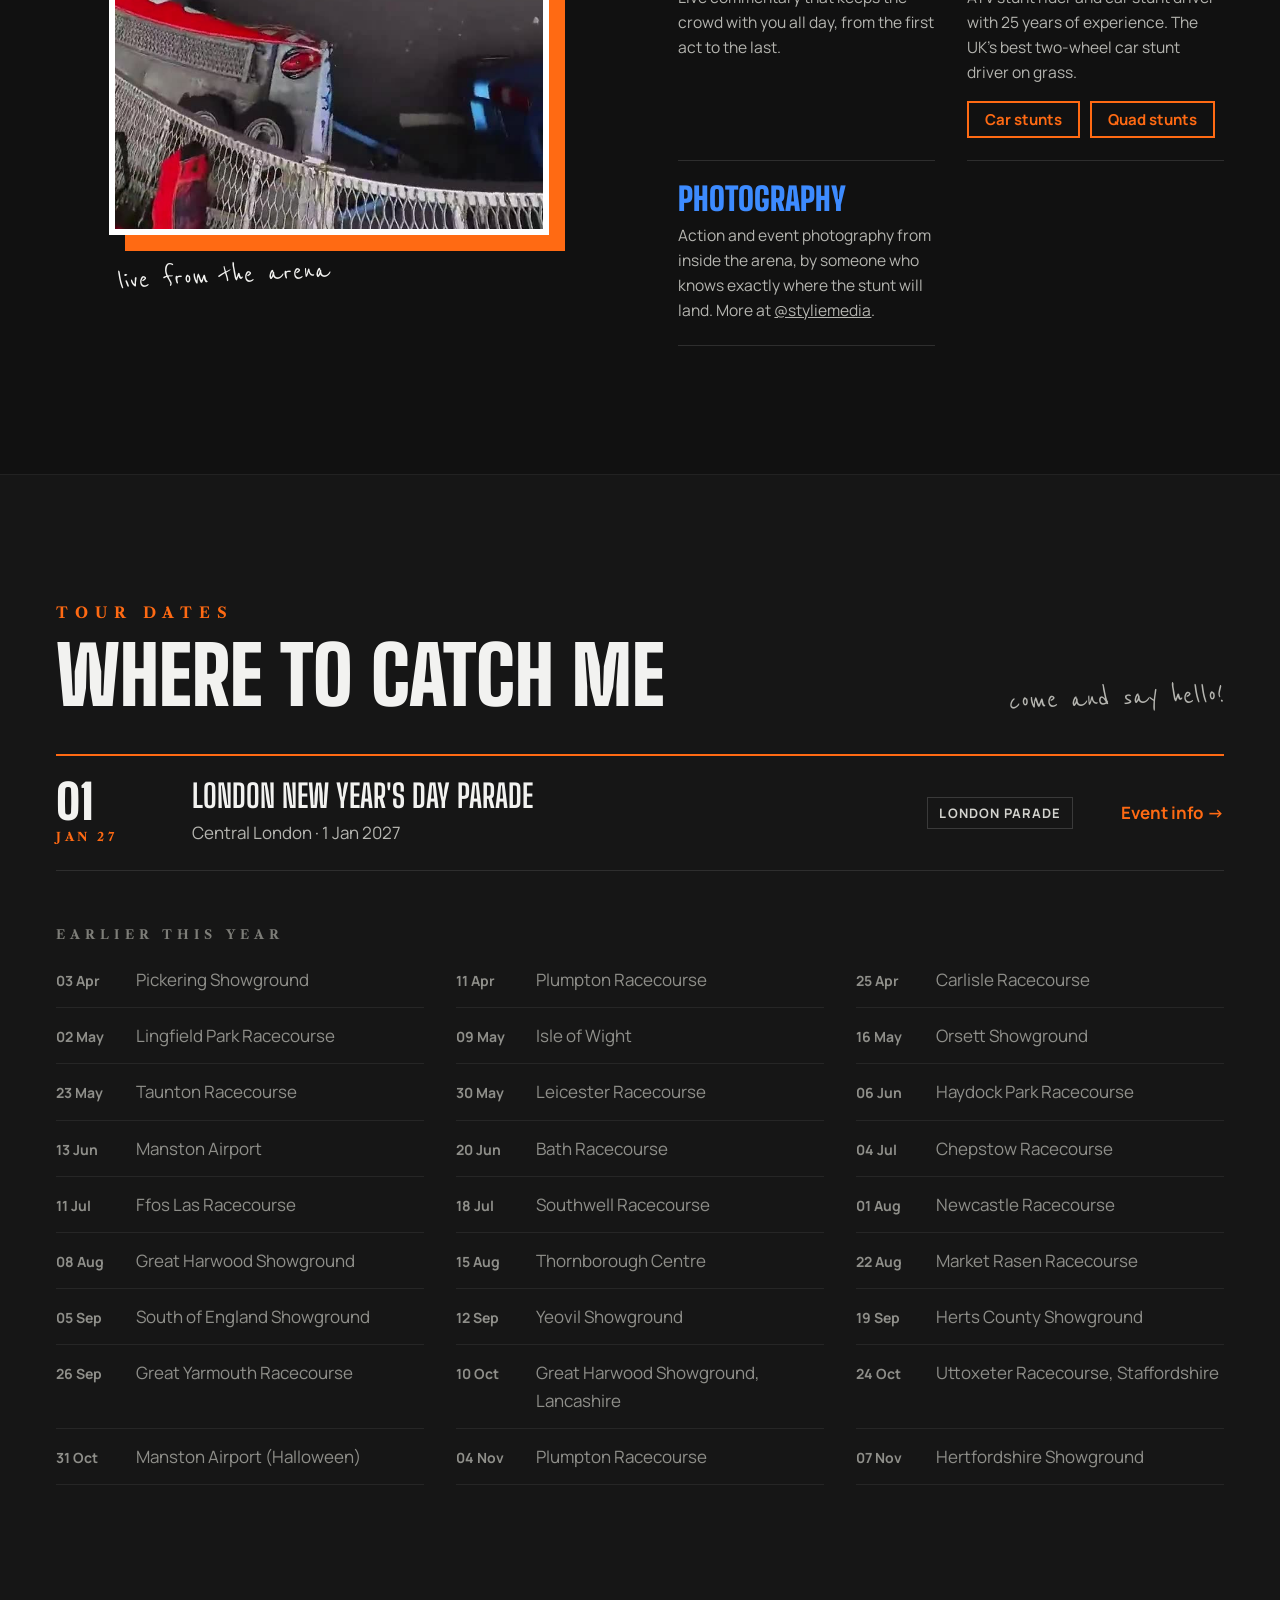
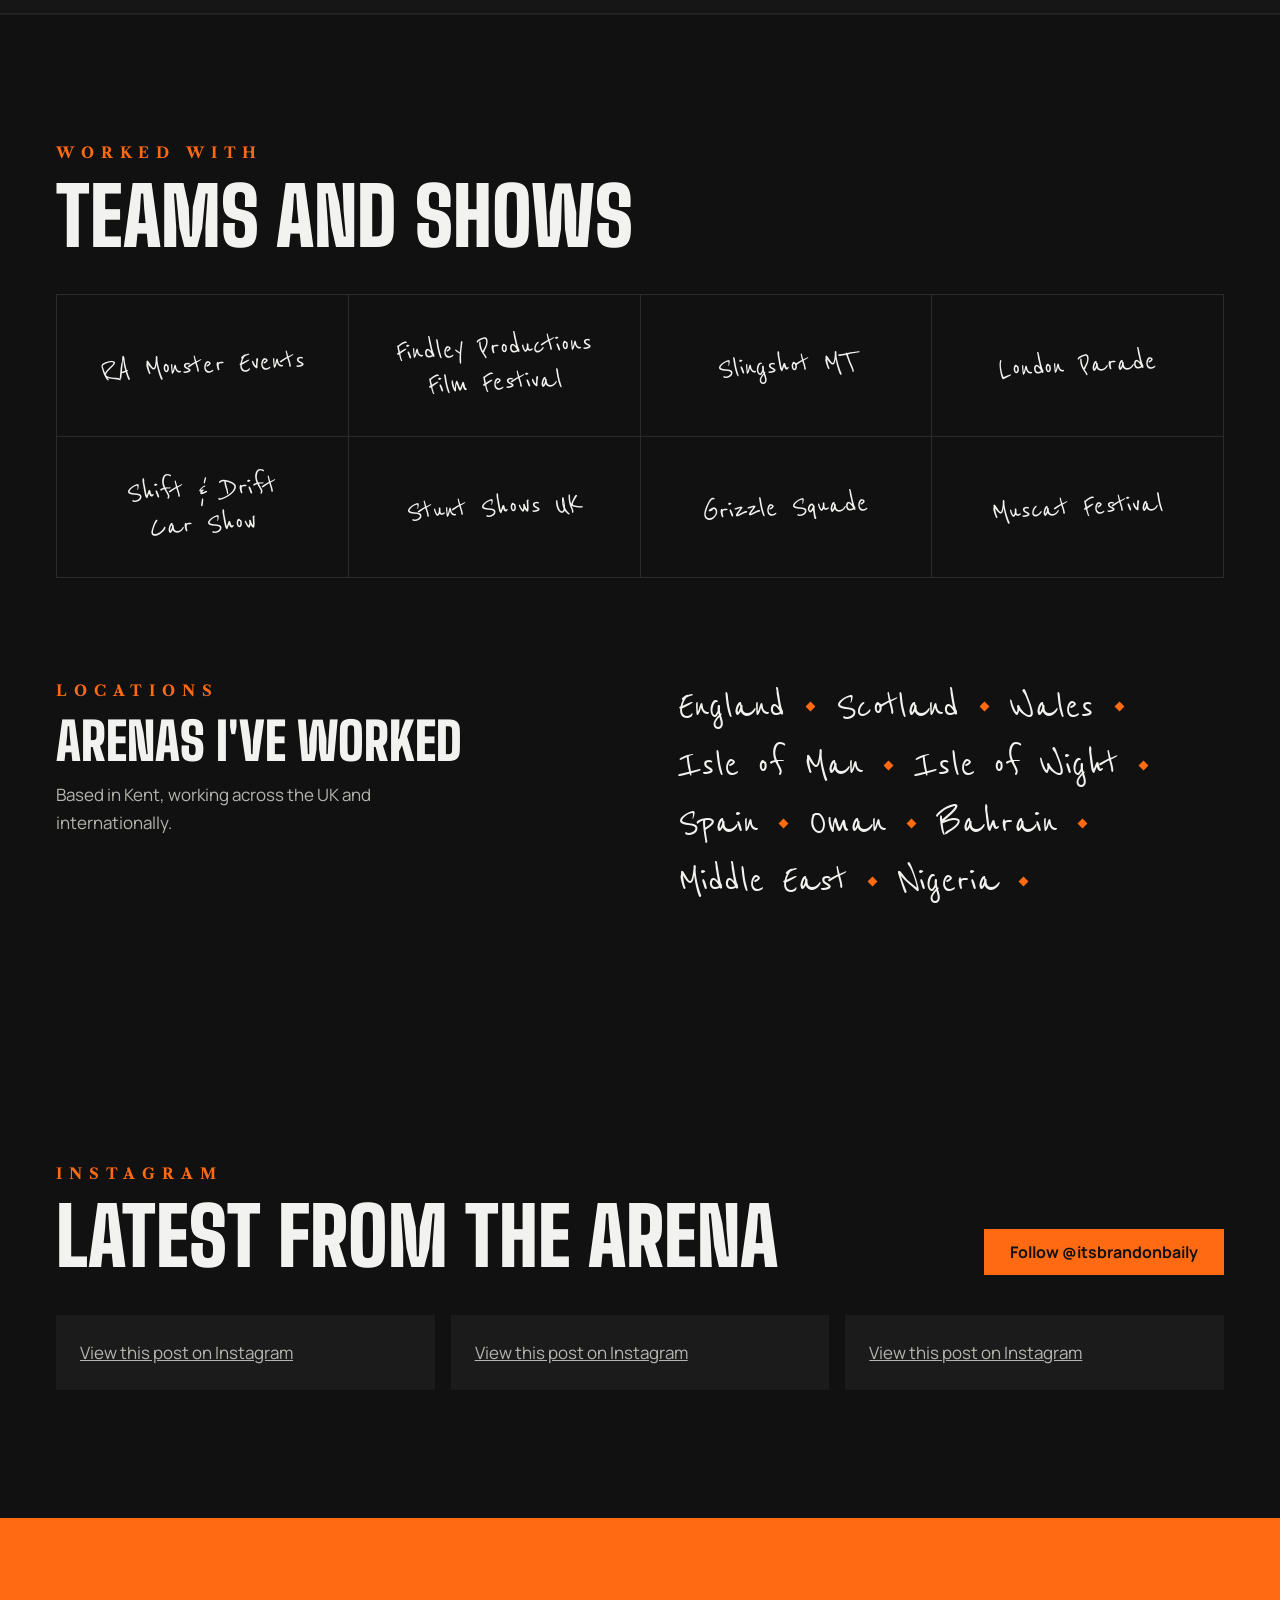
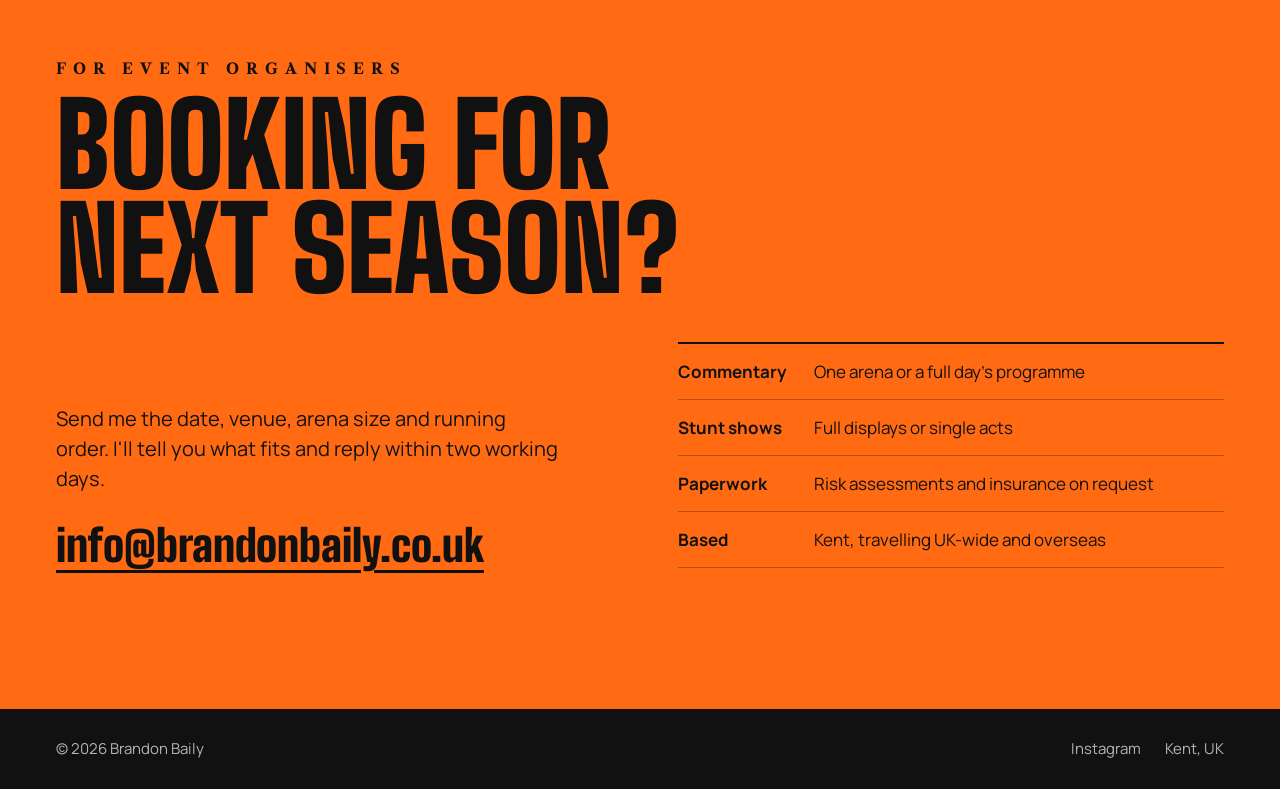
==== commit 3b55e2d9: "Add Car stunts and Quad stunts pages with buttons from Stunt performer Co-Authored-By: Claude Opus 5" ====
--- a/index.html
+++ b/index.html
@@ -66,7 +66,7 @@
         </div>
         <ul class="skills">
           <li><h3>Arena MC</h3><p>Live commentary that keeps the crowd with you all day, from the first act to the last.</p></li>
-          <li><h3>Stunt performer</h3><p>ATV stunt rider and car stunt driver with 25 years of experience. The UK's best two-wheel car stunt driver on grass.</p></li>
+          <li><h3>Stunt performer</h3><p>ATV stunt rider and car stunt driver with 25 years of experience. The UK's best two-wheel car stunt driver on grass.</p><p class="skills__links"><a class="btn btn--line" href="car-stunts.html">Car stunts</a><a class="btn btn--line" href="quad-stunts.html">Quad stunts</a></p></li>
           <li class="skills__stylie"><h3>Photography</h3><p>Action and event photography from inside the arena, by someone who knows exactly where the stunt will land. More at <a href="https://www.instagram.com/styliemedia/" rel="noopener">@styliemedia</a>.</p></li>
         </ul>
       </div>
--- a/styles.css
+++ b/styles.css
@@ -186,3 +186,19 @@
 .lightbox__next { right: clamp(4px, 2vw, 24px); top: 50%; transform: translateY(-50%); }
 .lightbox .lightbox__close { top: 16px; right: 16px; width: 48px; height: 48px; font-size: 1.25rem; background: var(--orange); color: var(--black); }
 .lightbox__count { position: absolute; bottom: 16px; left: 50%; transform: translateX(-50%); font: 700 .8rem/1 var(--label); letter-spacing: .3em; color: var(--muted); }
+
+/* Links under a skill (Car stunts / Quad stunts) */
+.skills__links { display: flex; flex-wrap: wrap; gap: 10px; margin-top: 16px; }
+.btn--line { padding: 11px 18px; font-size: .9375rem; color: var(--orange); box-shadow: inset 0 0 0 2px var(--orange); }
+.btn--line:hover { background: var(--orange); color: var(--black); }
+
+/* Car and quad stunt pages */
+.subhero { padding-top: clamp(56px, 8vw, 104px); }
+.subhero .label a { text-decoration: none; }
+.subhero__title { font: 900 clamp(4rem, 15vw, 11rem)/.86 var(--display); text-transform: uppercase; color: var(--orange); margin-left: -.03em; }
+.subhero__lede { max-width: 52ch; margin-top: clamp(32px, 4vw, 48px); font-size: 1.25rem; line-height: 1.55; color: var(--soft); }
+.subhero__facts { max-width: 760px; margin-top: 40px; border-top: 2px solid var(--orange); }
+.subhero__facts div { display: grid; grid-template-columns: 140px 1fr; gap: 16px; padding: 14px 0; border-bottom: 1px solid var(--line); }
+.subhero__facts dt { font-weight: 700; }
+.subhero__facts dd { color: var(--muted); }
+.topbar__nav a[aria-current="page"] { color: var(--orange); }
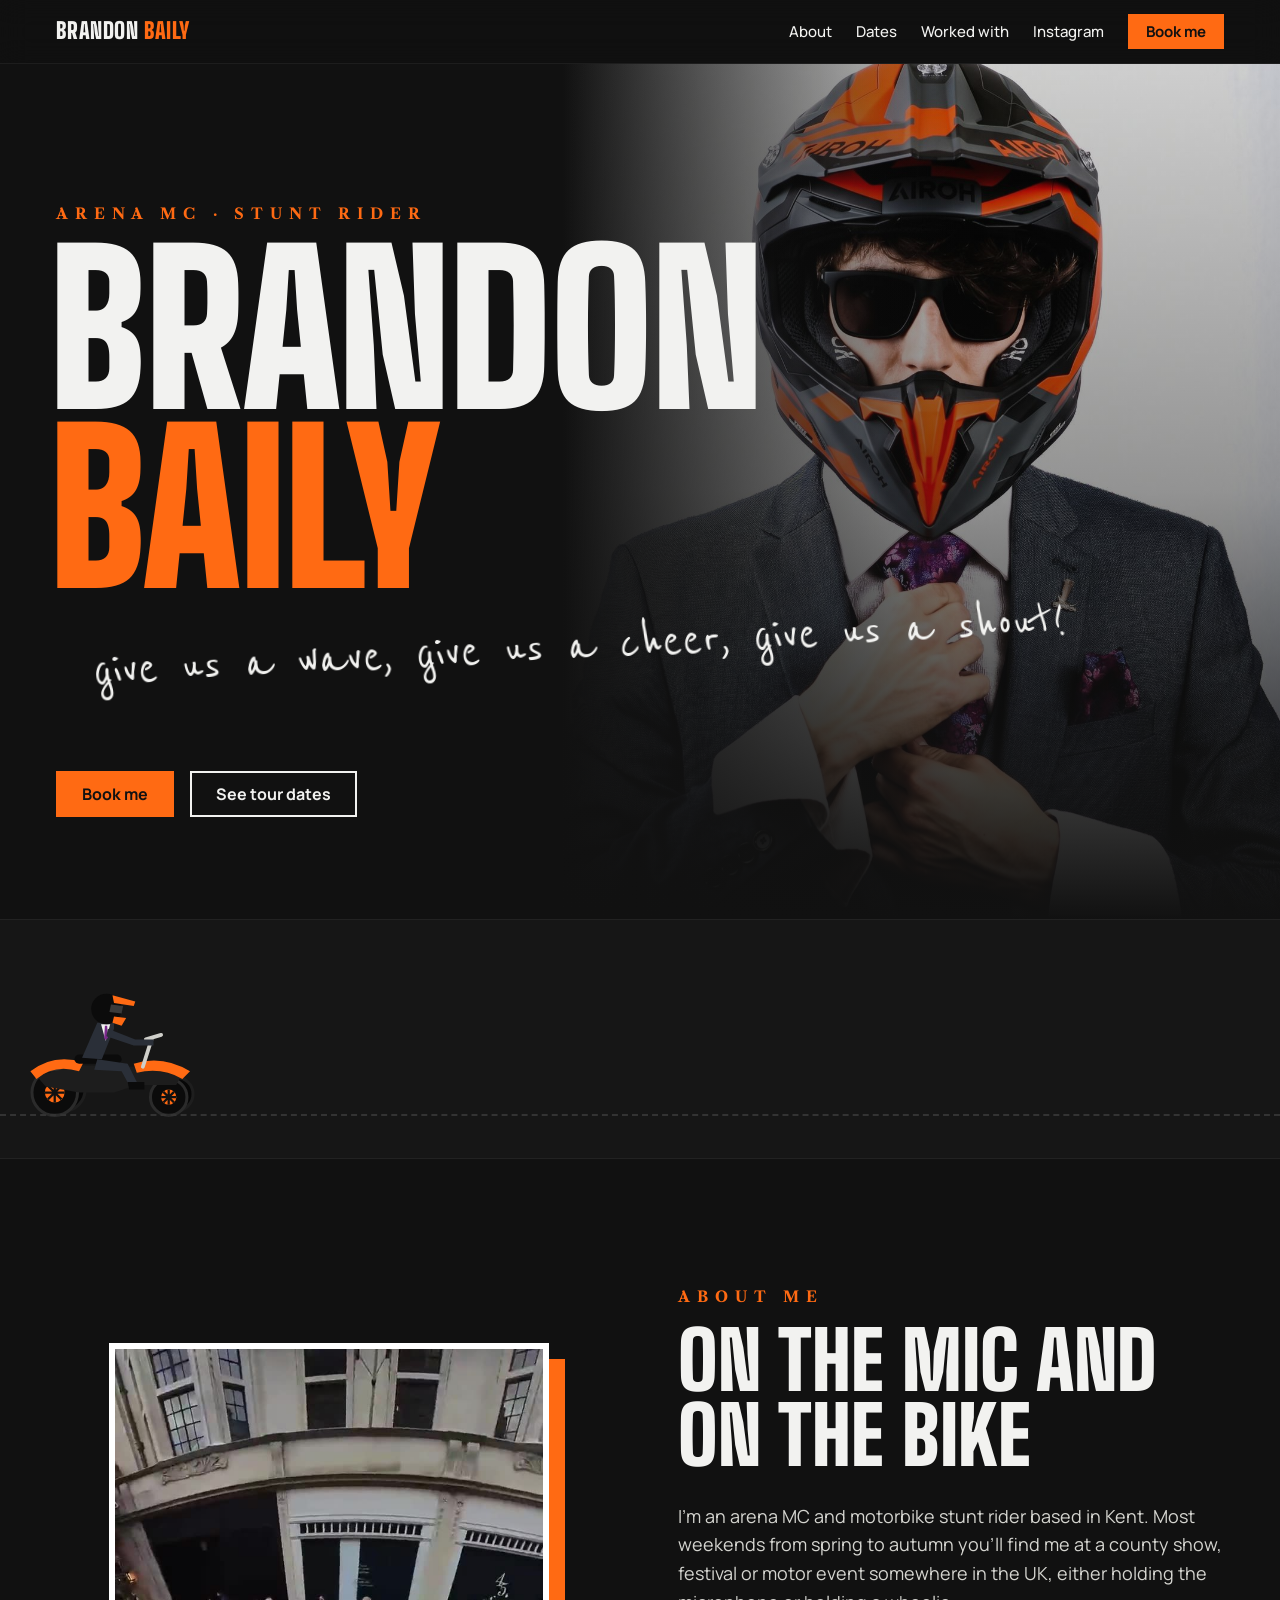
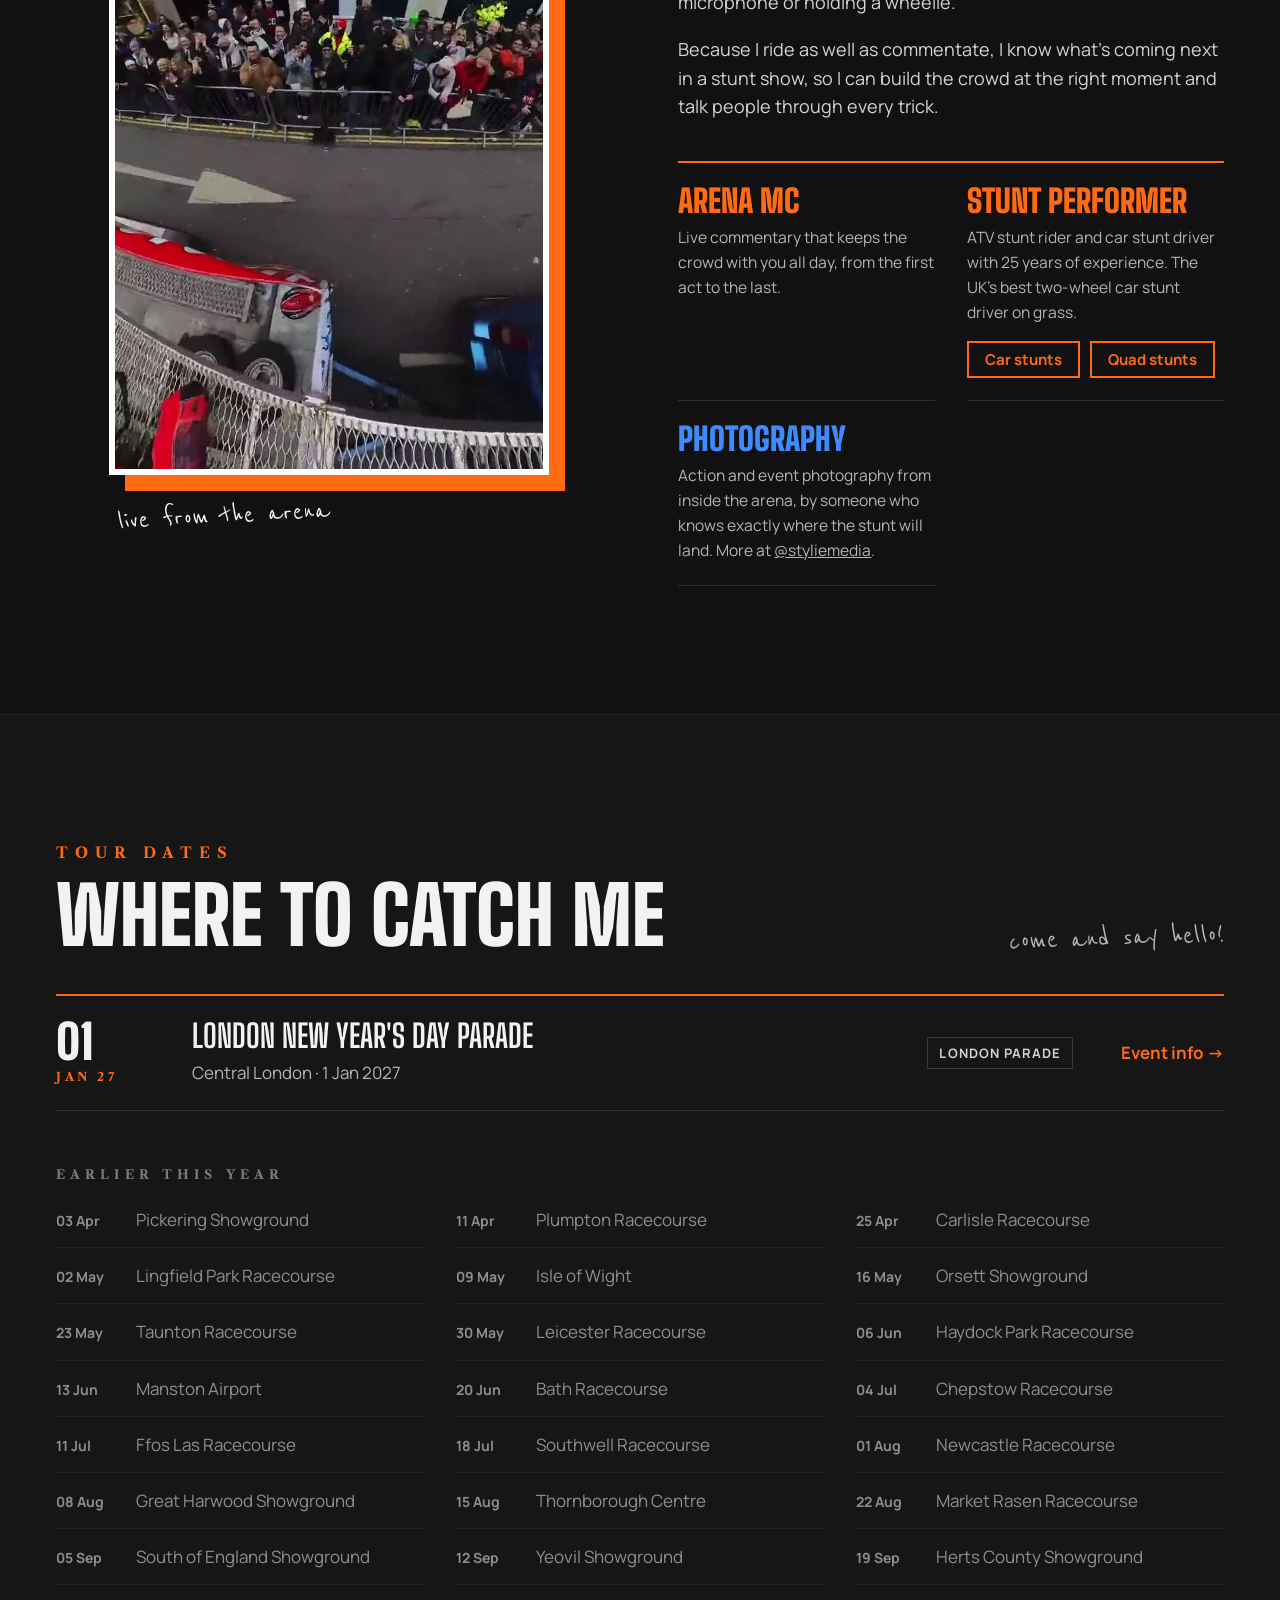
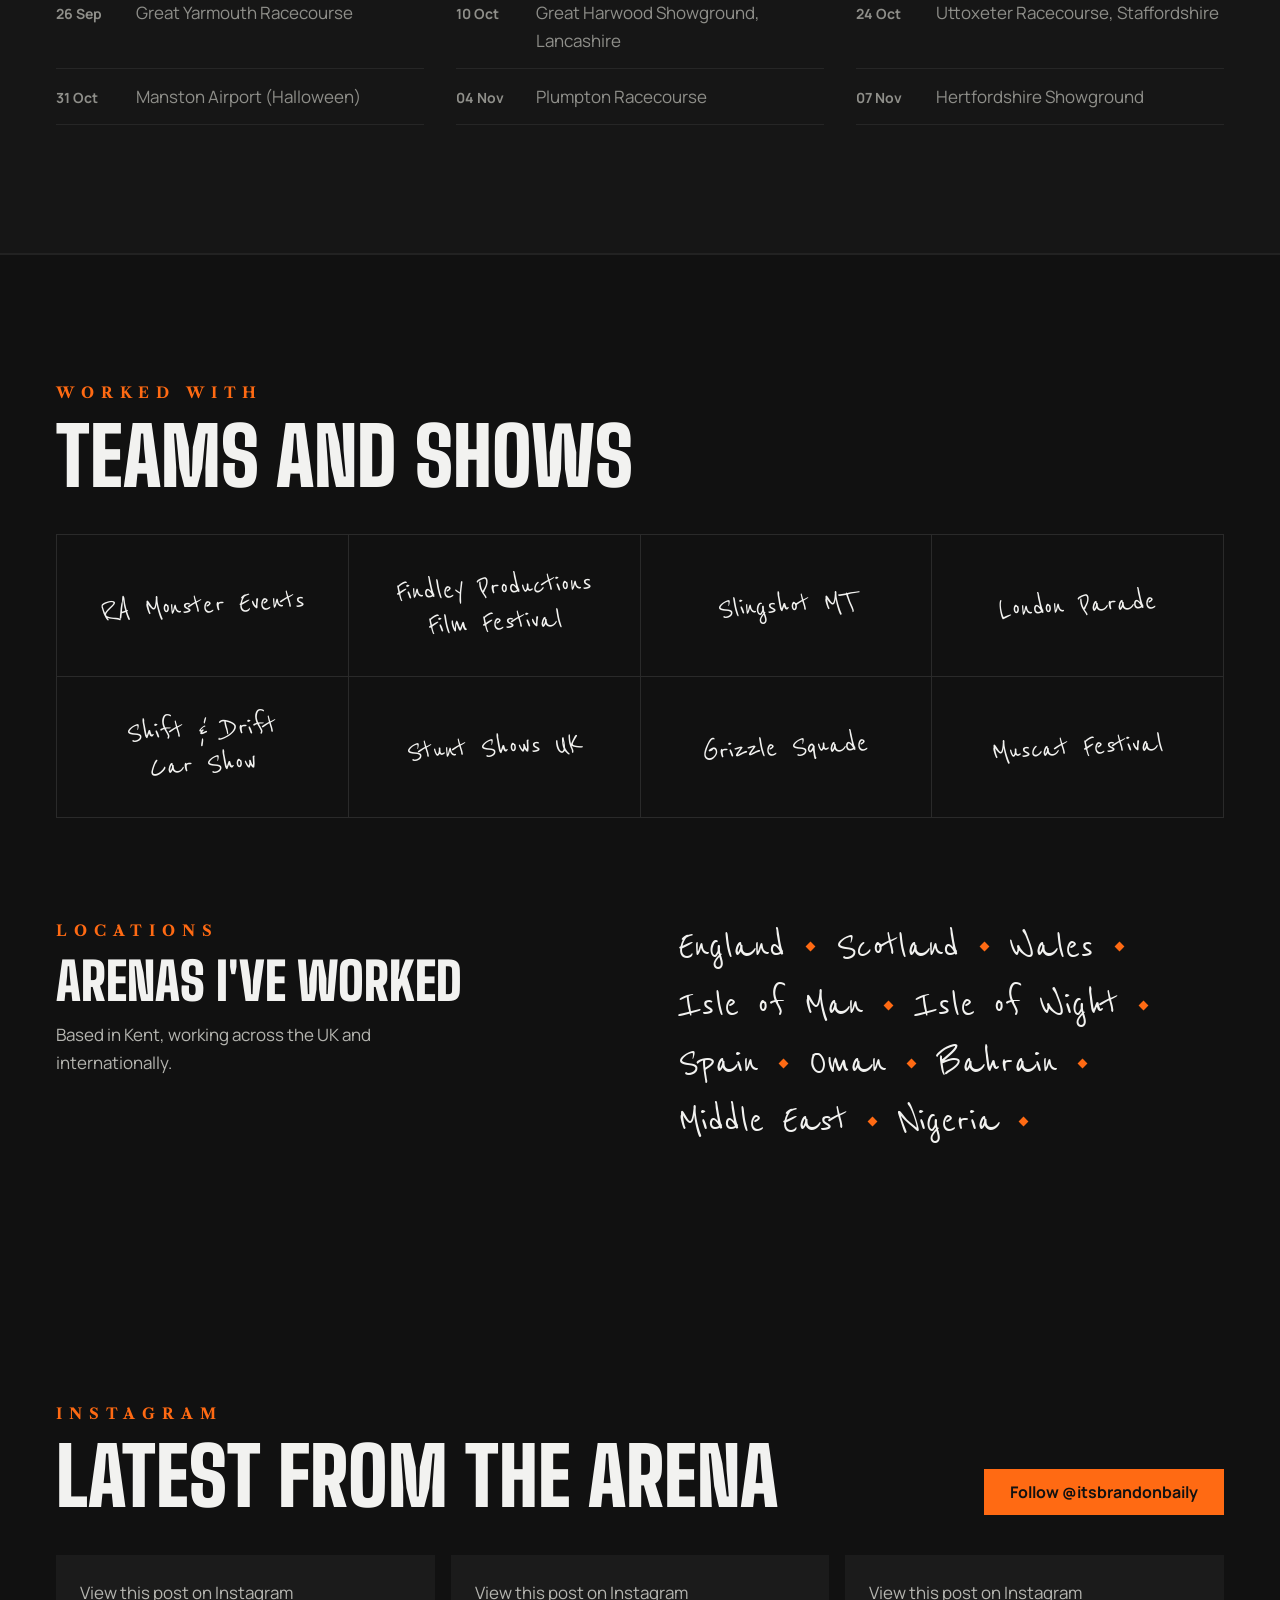
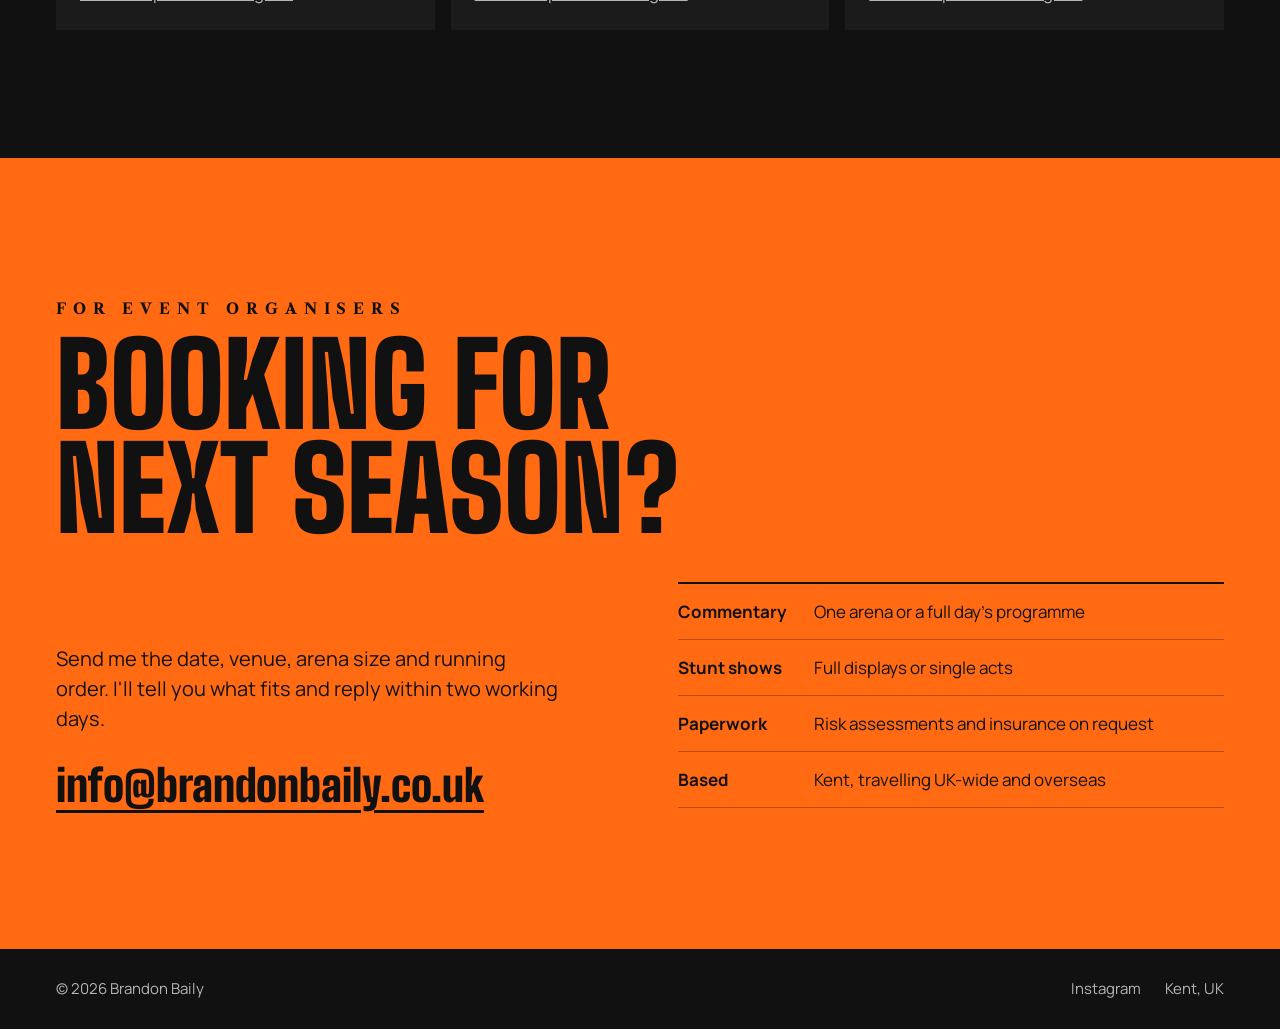
==== commit d2b9605b: "Add a quad wheelie animation between the hero and About Pure SVG and CSS: Brandon wheelies a quad ac" ====
--- a/index.html
+++ b/index.html
@@ -49,6 +49,58 @@
     </div>
   </section>
 
+  <!-- Wheelie animation: pure SVG + CSS, no video. Styles are in styles.css under "Quad wheelie". -->
+  <div class="quad-run" aria-hidden="true">
+    <div class="quad-run__track">
+      <svg class="quad" viewBox="0 -10 320 191" width="320" height="191">
+        <g class="quad__dust">
+          <circle cx="40" cy="176" r="10"/>
+          <circle cx="40" cy="176" r="8"/>
+          <circle cx="40" cy="176" r="12"/>
+        </g>
+        <g class="quad__body">
+          <!-- far-side wheels (it's a quad, so two more peek out behind) -->
+          <circle cx="84" cy="146" r="28" class="tyre tyre--far"/>
+          <circle cx="232" cy="152" r="22" class="tyre tyre--far"/>
+          <!-- rear wheel -->
+          <g class="quad__wheel">
+            <circle cx="72" cy="150" r="30" class="tyre"/>
+            <circle cx="72" cy="150" r="13" class="rim"/>
+            <path d="M72 137v26M59 150h26M63 141l18 18M81 141l-18 18" class="spokes"/>
+          </g>
+          <!-- front wheel -->
+          <g class="quad__wheel">
+            <circle cx="222" cy="156" r="24" class="tyre"/>
+            <circle cx="222" cy="156" r="10" class="rim"/>
+            <path d="M222 146v20M212 156h20M215 149l14 14M229 149l-14 14" class="spokes"/>
+          </g>
+          <!-- chassis -->
+          <path class="frame" d="M48 128 L104 114 L176 116 L238 128 L232 140 L180 140 L150 150 L104 150 L60 142 Z"/>
+          <path class="plastics" d="M40 122 Q70 98 110 110 L104 122 Q72 112 48 132 Z"/>
+          <path class="plastics" d="M176 112 Q214 100 250 122 L240 132 Q212 116 180 124 Z"/>
+          <rect class="seat" x="98" y="100" width="62" height="12" rx="6"/>
+          <!-- handlebars -->
+          <path class="bars" d="M188 116 L200 78 M192 80 L212 74"/>
+          <!-- rider -->
+          <path class="leg" d="M128 106 L168 112 L182 140 L172 144 L160 122 L124 120 Z"/>
+          <path class="boot" d="M168 136 L190 136 L190 146 L170 146 Z"/>
+          <path class="torso" d="M108 104 L128 58 L150 58 L150 66 L134 106 Z"/>
+          <path class="shirt" d="M133 60 L145 60 L139 82 Z"/>
+          <path class="tie" d="M138 62 L141 62 L142 78 L139 81 L137 78 Z"/>
+          <path class="arm" d="M142 66 L178 80 L202 80 L202 88 L176 88 L140 76 Z"/>
+          <!-- helmet -->
+          <g class="helmet">
+            <circle cx="140" cy="40" r="20" class="shell"/>
+            <path class="peak" d="M148 22 L178 30 L176 36 L150 32 Z"/>
+            <path class="visor" d="M146 34 L162 36 L160 46 L144 44 Z"/>
+            <path class="chin" d="M150 50 L166 52 L160 62 L148 58 Z"/>
+          </g>
+        </g>
+      </svg>
+    </div>
+    <div class="quad-run__ground"></div>
+  </div>
+
   <section id="about" class="section" aria-labelledby="about-title">
     <div class="about">
       <figure class="about__media">
--- a/styles.css
+++ b/styles.css
@@ -202,3 +202,58 @@
 .subhero__facts dt { font-weight: 700; }
 .subhero__facts dd { color: var(--muted); }
 .topbar__nav a[aria-current="page"] { color: var(--orange); }
+
+/* Quad wheelie: Brandon wheelies a quad across the page. SVG + CSS only. */
+.quad-run { position: relative; height: clamp(160px, 19vw, 240px); overflow: hidden; border-top: 1px solid #222; border-bottom: 1px solid #222; background: var(--black-2); }
+.quad-run__ground { position: absolute; left: 0; right: 0; bottom: 18%; border-top: 2px dashed #333; }
+.quad-run__track { position: absolute; left: 0; bottom: 18%; width: clamp(170px, 19vw, 270px); animation: quad-cross 7s linear infinite; }
+.quad { display: block; width: 100%; height: auto; overflow: visible; }
+
+/* colours */
+.quad .tyre { fill: #0b0b0b; stroke: #2b2b2b; stroke-width: 4; }
+.quad .tyre--far { fill: #070707; stroke: #1e1e1e; }
+.quad .rim { fill: var(--orange); }
+.quad .spokes { stroke: #111; stroke-width: 3; }
+.quad .frame { fill: #1d1d1d; }
+.quad .plastics { fill: var(--orange); }
+.quad .seat { fill: #0b0b0b; }
+.quad .bars { stroke: #cfcfca; stroke-width: 5; stroke-linecap: round; fill: none; }
+.quad .leg, .quad .torso, .quad .arm { fill: #2a2f38; }
+.quad .boot { fill: #0b0b0b; }
+.quad .shirt { fill: #f2f2f0; }
+.quad .tie { fill: #7a2a8c; }
+.quad .shell { fill: #0b0b0b; }
+.quad .peak, .quad .chin { fill: var(--orange); }
+.quad .visor { fill: #3a3a3a; }
+.quad__dust circle { fill: #4a4a46; opacity: 0; }
+
+/* motion */
+.quad__body { transform-box: view-box; transform-origin: 72px 180px; animation: quad-wheelie 7s ease-in-out infinite; }
+.quad__wheel { transform-box: fill-box; transform-origin: center; animation: quad-spin .45s linear infinite; }
+.quad__dust circle { transform-box: fill-box; transform-origin: center; animation: quad-dust .9s ease-out infinite; }
+.quad__dust circle:nth-child(2) { animation-delay: .3s; }
+.quad__dust circle:nth-child(3) { animation-delay: .6s; }
+
+@keyframes quad-cross { from { transform: translateX(-110%); } to { transform: translateX(calc(100vw + 10%)); } }
+@keyframes quad-spin { to { transform: rotate(360deg); } }
+@keyframes quad-wheelie {
+  0%, 10% { transform: rotate(0deg); }
+  22% { transform: rotate(-24deg); }
+  32% { transform: rotate(-19deg); }
+  42% { transform: rotate(-23deg); }
+  52% { transform: rotate(-18deg); }
+  62% { transform: rotate(-22deg); }
+  72% { transform: rotate(-19deg); }
+  84%, 100% { transform: rotate(0deg); }
+}
+@keyframes quad-dust {
+  0% { opacity: .7; transform: translate(0, 0) scale(.4); }
+  100% { opacity: 0; transform: translate(-46px, -14px) scale(1.6); }
+}
+
+/* Reduced motion: park the quad mid-wheelie in the middle of the strip */
+@media (prefers-reduced-motion: reduce) {
+  .quad-run__track { animation: none; left: 50%; translate: -50% 0; }
+  .quad__body { animation: none; transform: rotate(-20deg); }
+  .quad__wheel, .quad__dust circle { animation: none; }
+}
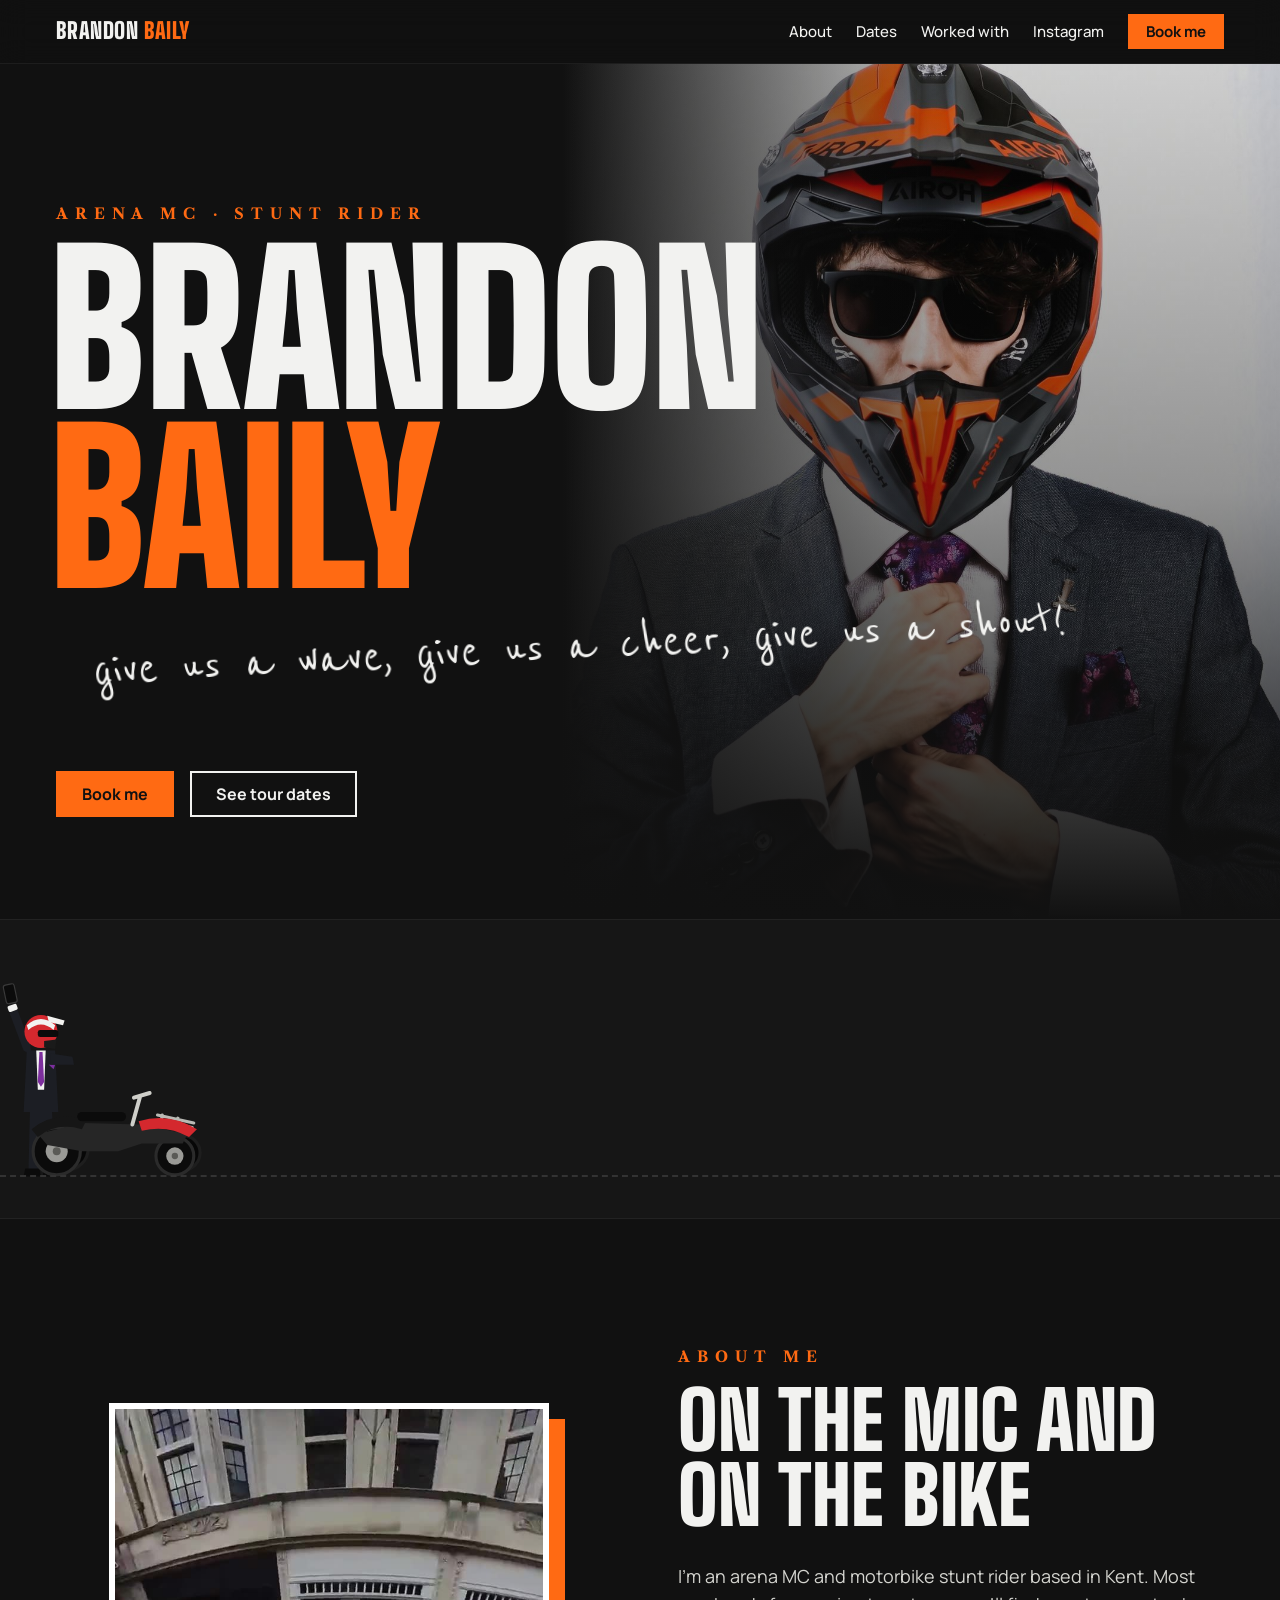
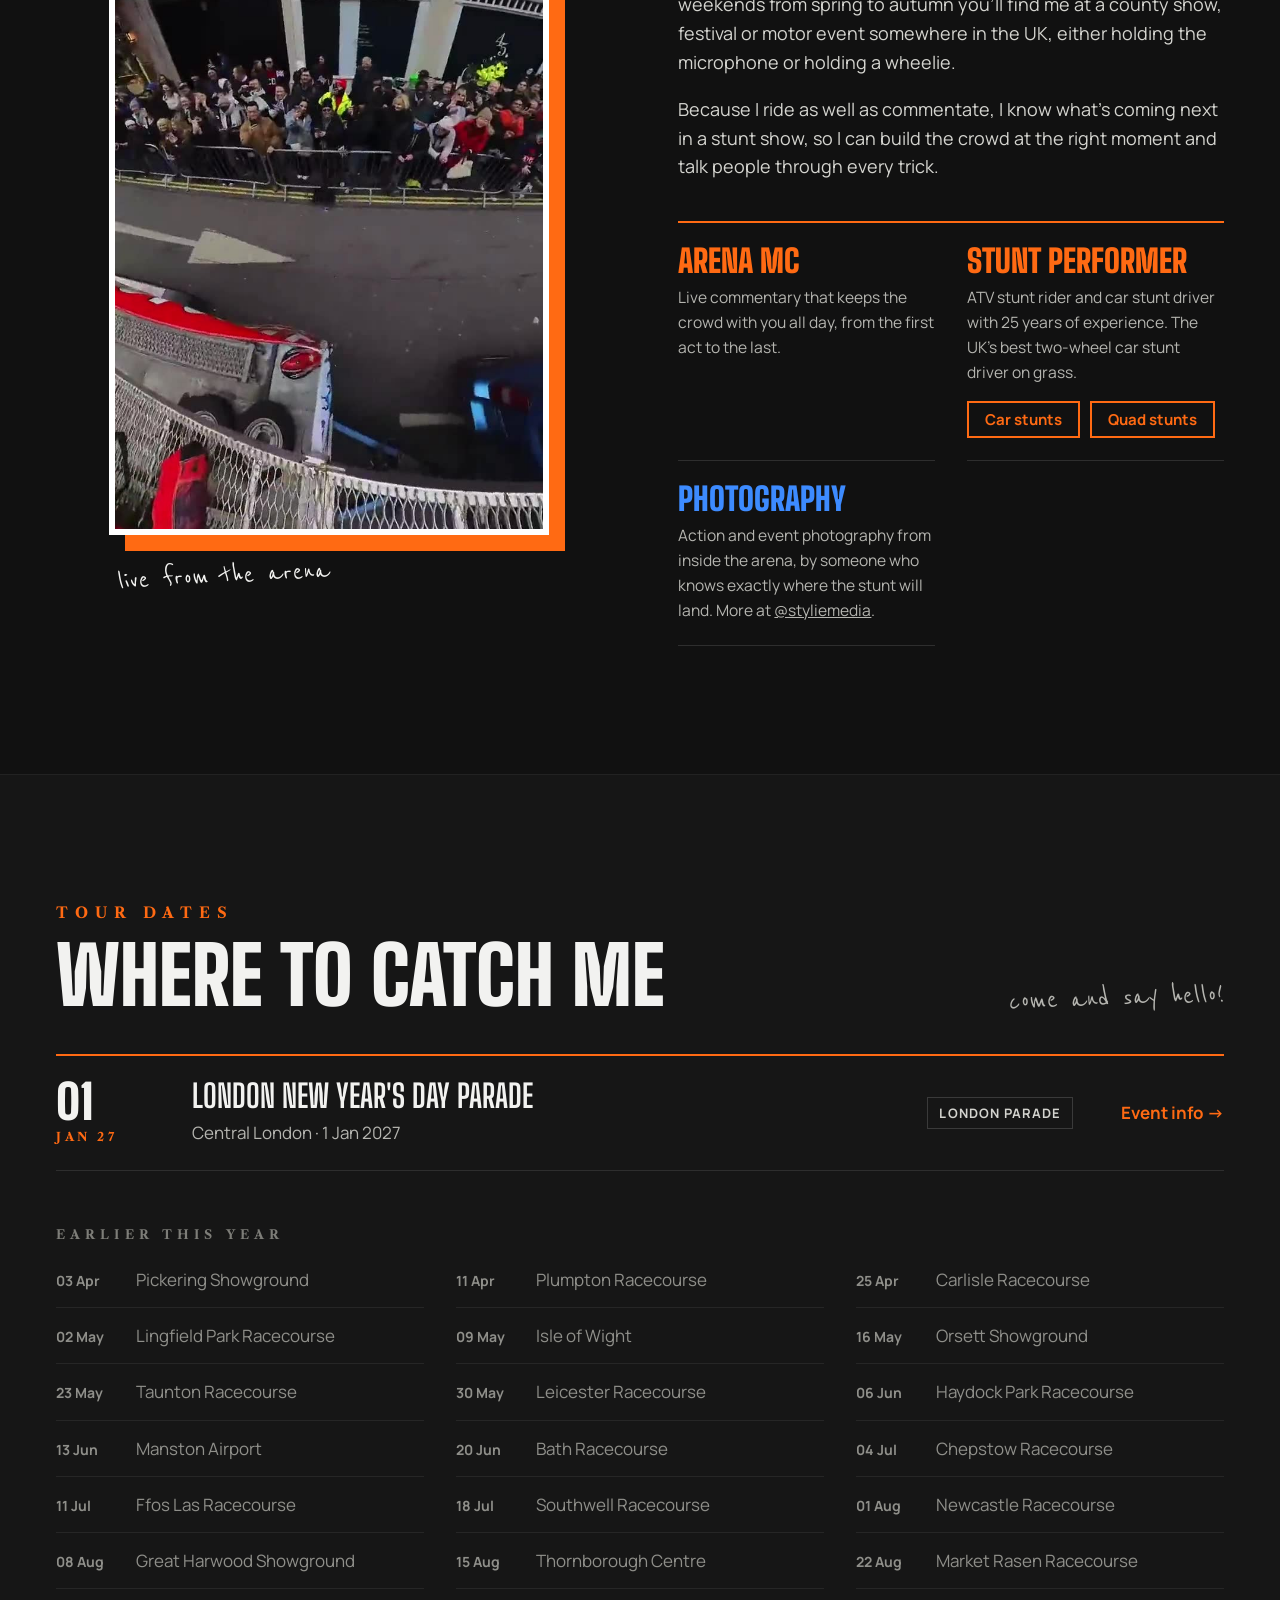
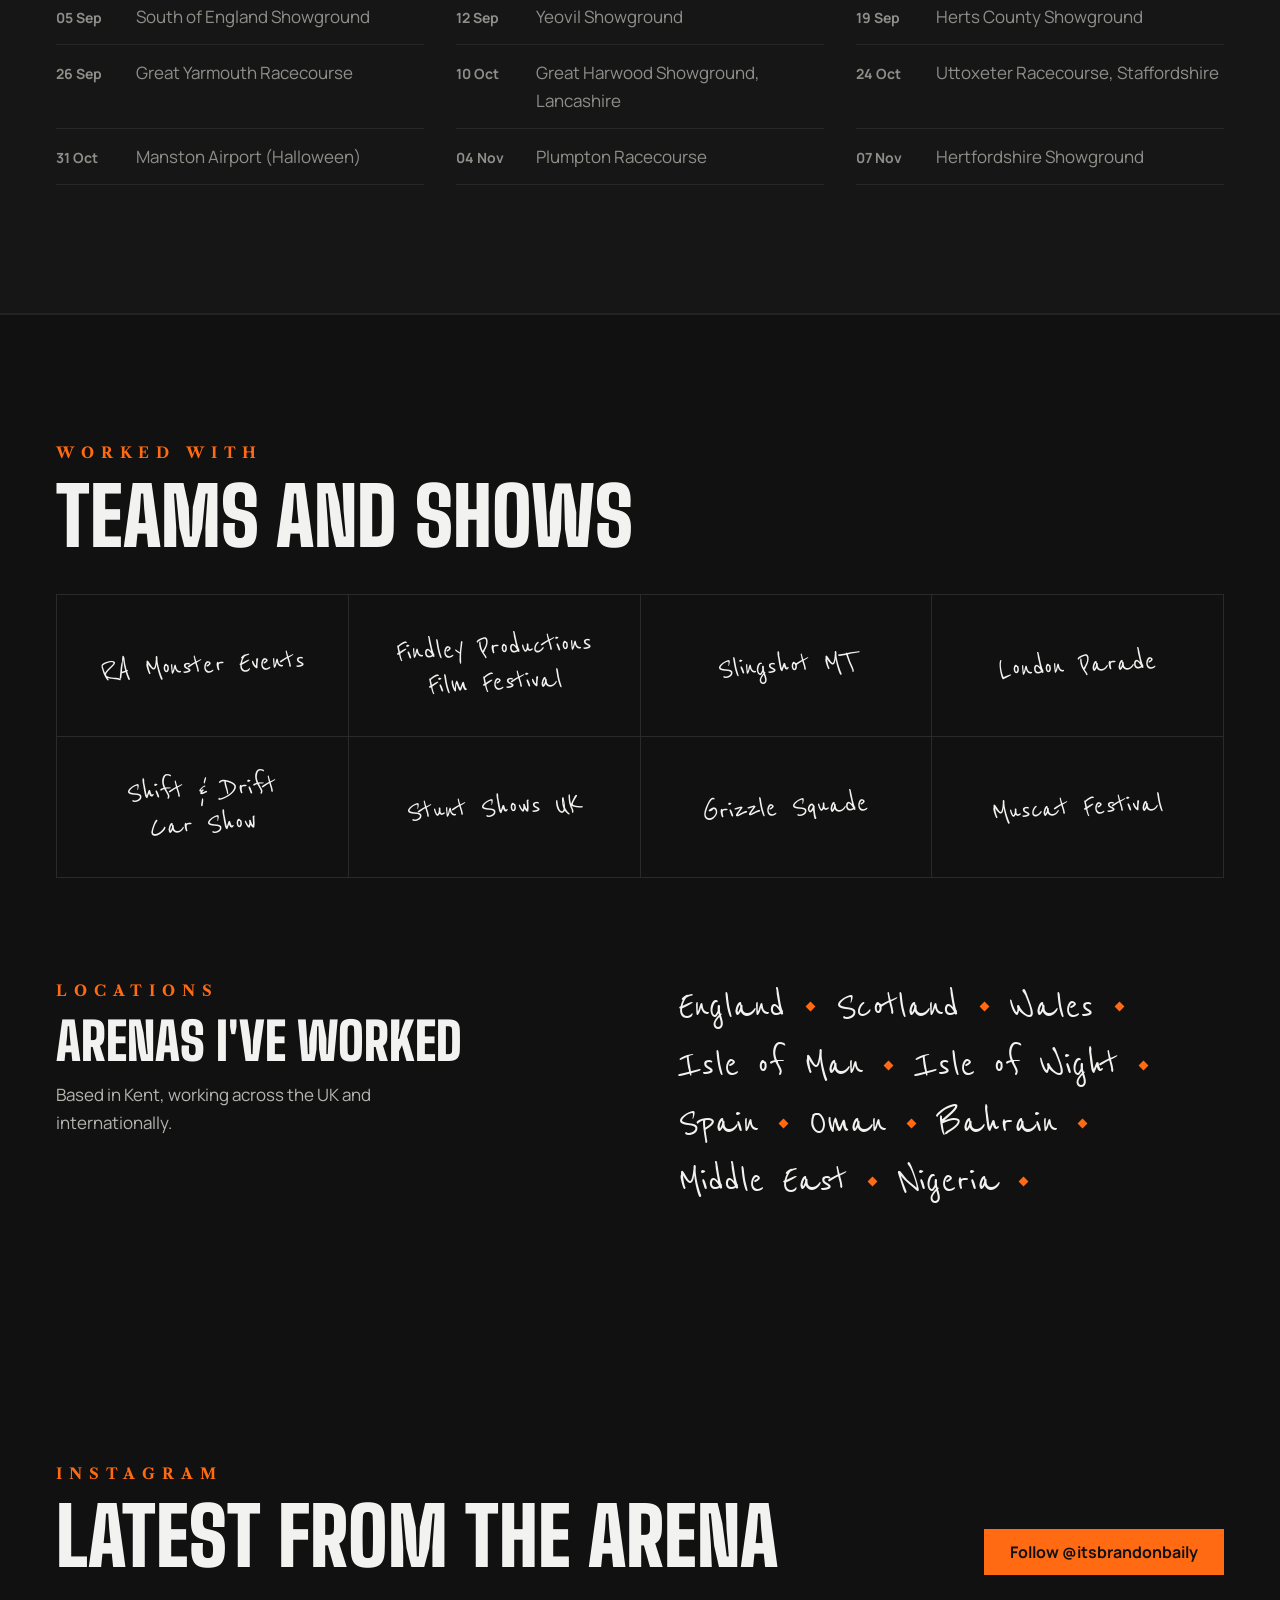
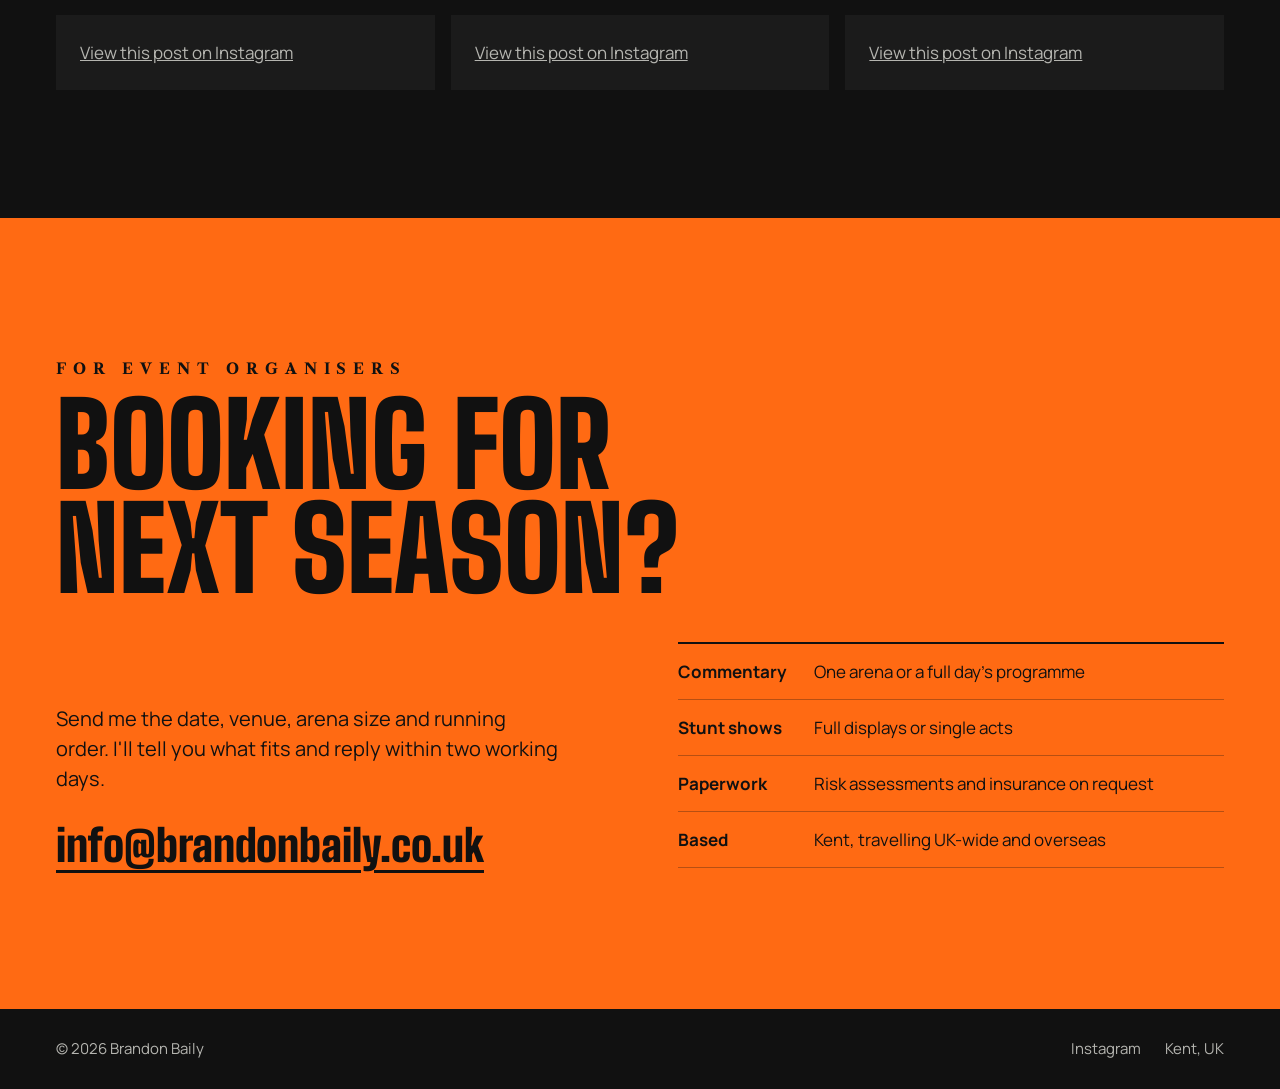
==== commit 2c864dcc: "Redraw the wheelie animation as the suit-and-selfie quad stunt Quad stood up on its back wheels, Bra" ====
--- a/index.html
+++ b/index.html
@@ -52,49 +52,58 @@
   <!-- Wheelie animation: pure SVG + CSS, no video. Styles are in styles.css under "Quad wheelie". -->
   <div class="quad-run" aria-hidden="true">
     <div class="quad-run__track">
-      <svg class="quad" viewBox="0 -10 320 191" width="320" height="191">
+      <svg class="quad" viewBox="0 -70 260 252" width="260" height="252">
         <g class="quad__dust">
           <circle cx="40" cy="176" r="10"/>
           <circle cx="40" cy="176" r="8"/>
           <circle cx="40" cy="176" r="12"/>
         </g>
+
+        <!-- rider, standing behind the quad (drawn first so the quad sits in front) -->
+        <g class="quad__rider"><g transform="translate(-14 0)">
+          <path class="trousers" d="M52 98 L80 98 L84 180 L72 180 L66 124 L62 180 L50 180 Z"/>
+          <path class="boot" d="M46 172 L64 172 L66 182 L44 182 Z M70 172 L88 172 L90 182 L68 182 Z"/>
+          <!-- raised arm holding the phone -->
+          <path class="jacket" d="M54 28 L44 22 L26 -26 L36 -30 L52 12 Z"/>
+          <rect class="cuff" x="24" y="-36" width="12" height="8" rx="2" transform="rotate(-20 30 -32)"/>
+          <rect class="phone" x="20" y="-62" width="14" height="24" rx="3" transform="rotate(-12 27 -50)"/>
+          <!-- body -->
+          <path class="jacket" d="M48 22 L84 22 L88 100 L44 100 Z"/>
+          <path class="shirt" d="M60 22 L72 22 L70 72 L62 72 Z"/>
+          <path class="tie" d="M64 24 L68 24 L70 62 L66 68 L62 62 Z"/>
+          <path class="pocket" d="M76 40 L84 40 L82 46 Z"/>
+          <!-- arm to the handlebars -->
+          <path class="jacket" d="M78 26 L106 30 L108 40 L78 40 Z"/>
+          <!-- helmet with sunglasses -->
+          <g class="helmet">
+            <circle cx="66" cy="-2" r="21" class="shell"/>
+            <path class="stripe" d="M48 -10 Q66 -26 84 -10 L82 -4 Q66 -18 50 -4 Z"/>
+            <path class="peak" d="M74 -22 L96 -16 L94 -10 L76 -14 Z"/>
+            <rect class="shades" x="62" y="-4" width="26" height="9" rx="3"/>
+            <path class="chin" d="M70 10 L86 8 L84 20 L70 18 Z"/>
+          </g>
+        </g></g>
+
+        <!-- the quad, stood up on its back wheels -->
         <g class="quad__body">
-          <!-- far-side wheels (it's a quad, so two more peek out behind) -->
           <circle cx="84" cy="146" r="28" class="tyre tyre--far"/>
           <circle cx="232" cy="152" r="22" class="tyre tyre--far"/>
-          <!-- rear wheel -->
           <g class="quad__wheel">
             <circle cx="72" cy="150" r="30" class="tyre"/>
-            <circle cx="72" cy="150" r="13" class="rim"/>
-            <path d="M72 137v26M59 150h26M63 141l18 18M81 141l-18 18" class="spokes"/>
+            <circle cx="72" cy="150" r="14" class="rim"/>
+            <circle cx="72" cy="150" r="5" class="hub"/>
           </g>
-          <!-- front wheel -->
           <g class="quad__wheel">
             <circle cx="222" cy="156" r="24" class="tyre"/>
-            <circle cx="222" cy="156" r="10" class="rim"/>
-            <path d="M222 146v20M212 156h20M215 149l14 14M229 149l-14 14" class="spokes"/>
+            <circle cx="222" cy="156" r="11" class="rim"/>
+            <circle cx="222" cy="156" r="4" class="hub"/>
           </g>
-          <!-- chassis -->
           <path class="frame" d="M48 128 L104 114 L176 116 L238 128 L232 140 L180 140 L150 150 L104 150 L60 142 Z"/>
-          <path class="plastics" d="M40 122 Q70 98 110 110 L104 122 Q72 112 48 132 Z"/>
+          <path class="rack" d="M196 112 L244 120 M200 104 L246 114 M206 104 L204 116 M226 108 L224 120"/>
+          <path class="plastics plastics--dark" d="M40 122 Q70 98 110 110 L104 122 Q72 112 48 132 Z"/>
           <path class="plastics" d="M176 112 Q214 100 250 122 L240 132 Q212 116 180 124 Z"/>
           <rect class="seat" x="98" y="100" width="62" height="12" rx="6"/>
-          <!-- handlebars -->
-          <path class="bars" d="M188 116 L200 78 M192 80 L212 74"/>
-          <!-- rider -->
-          <path class="leg" d="M128 106 L168 112 L182 140 L172 144 L160 122 L124 120 Z"/>
-          <path class="boot" d="M168 136 L190 136 L190 146 L170 146 Z"/>
-          <path class="torso" d="M108 104 L128 58 L150 58 L150 66 L134 106 Z"/>
-          <path class="shirt" d="M133 60 L145 60 L139 82 Z"/>
-          <path class="tie" d="M138 62 L141 62 L142 78 L139 81 L137 78 Z"/>
-          <path class="arm" d="M142 66 L178 80 L202 80 L202 88 L176 88 L140 76 Z"/>
-          <!-- helmet -->
-          <g class="helmet">
-            <circle cx="140" cy="40" r="20" class="shell"/>
-            <path class="peak" d="M148 22 L178 30 L176 36 L150 32 Z"/>
-            <path class="visor" d="M146 34 L162 36 L160 46 L144 44 Z"/>
-            <path class="chin" d="M150 50 L166 52 L160 62 L148 58 Z"/>
-          </g>
+          <path class="bars" d="M168 116 L178 80 M170 82 L190 76"/>
         </g>
       </svg>
     </div>
--- a/styles.css
+++ b/styles.css
@@ -203,33 +203,40 @@
 .subhero__facts dd { color: var(--muted); }
 .topbar__nav a[aria-current="page"] { color: var(--orange); }
 
-/* Quad wheelie: Brandon wheelies a quad across the page. SVG + CSS only. */
-.quad-run { position: relative; height: clamp(160px, 19vw, 240px); overflow: hidden; border-top: 1px solid #222; border-bottom: 1px solid #222; background: var(--black-2); }
-.quad-run__ground { position: absolute; left: 0; right: 0; bottom: 18%; border-top: 2px dashed #333; }
-.quad-run__track { position: absolute; left: 0; bottom: 18%; width: clamp(170px, 19vw, 270px); animation: quad-cross 7s linear infinite; }
+/* Quad wheelie: Brandon stands a quad up on its back wheels and takes a selfie. SVG + CSS only. */
+.quad-run { position: relative; height: clamp(210px, 24vw, 300px); overflow: hidden; border-top: 1px solid #222; border-bottom: 1px solid #222; background: var(--black-2); }
+.quad-run__ground { position: absolute; left: 0; right: 0; bottom: 14%; border-top: 2px dashed #333; }
+.quad-run__track { position: absolute; left: 0; bottom: 14%; width: clamp(150px, 16vw, 220px); animation: quad-cross 9s linear infinite; }
 .quad { display: block; width: 100%; height: auto; overflow: visible; }
 
-/* colours */
+/* quad */
 .quad .tyre { fill: #0b0b0b; stroke: #2b2b2b; stroke-width: 4; }
 .quad .tyre--far { fill: #070707; stroke: #1e1e1e; }
-.quad .rim { fill: var(--orange); }
-.quad .spokes { stroke: #111; stroke-width: 3; }
-.quad .frame { fill: #1d1d1d; }
-.quad .plastics { fill: var(--orange); }
+.quad .rim { fill: #9a9a96; }
+.quad .hub { fill: #5a5a56; }
+.quad .frame { fill: #262626; }
+.quad .rack { stroke: #b9b9b4; stroke-width: 4; stroke-linecap: round; fill: none; }
+.quad .plastics { fill: #d4282e; }
+.quad .plastics--dark { fill: #161616; }
 .quad .seat { fill: #0b0b0b; }
 .quad .bars { stroke: #cfcfca; stroke-width: 5; stroke-linecap: round; fill: none; }
-.quad .leg, .quad .torso, .quad .arm { fill: #2a2f38; }
+
+/* rider: black suit, white shirt, purple tie, red helmet, sunglasses */
+.quad .jacket, .quad .trousers { fill: #1c1e24; }
 .quad .boot { fill: #0b0b0b; }
-.quad .shirt { fill: #f2f2f0; }
-.quad .tie { fill: #7a2a8c; }
-.quad .shell { fill: #0b0b0b; }
-.quad .peak, .quad .chin { fill: var(--orange); }
-.quad .visor { fill: #3a3a3a; }
+.quad .shirt, .quad .cuff { fill: #f2f2f0; }
+.quad .tie, .quad .pocket { fill: #7d2f9e; }
+.quad .phone { fill: #0b0b0b; stroke: #3a3a3a; stroke-width: 1.5; }
+.quad .shell { fill: #d4282e; }
+.quad .stripe, .quad .peak { fill: #f2f2f0; }
+.quad .chin { fill: #1a1a1a; }
+.quad .shades { fill: #0b0b0b; }
 .quad__dust circle { fill: #4a4a46; opacity: 0; }
 
 /* motion */
-.quad__body { transform-box: view-box; transform-origin: 72px 180px; animation: quad-wheelie 7s ease-in-out infinite; }
-.quad__wheel { transform-box: fill-box; transform-origin: center; animation: quad-spin .45s linear infinite; }
+.quad__body { transform-box: view-box; transform-origin: 72px 180px; animation: quad-wheelie 9s ease-in-out infinite; }
+.quad__rider { transform-box: view-box; transform-origin: 66px 180px; animation: quad-sway 1.6s ease-in-out infinite; }
+.quad__wheel { transform-box: fill-box; transform-origin: center; animation: quad-spin .5s linear infinite; }
 .quad__dust circle { transform-box: fill-box; transform-origin: center; animation: quad-dust .9s ease-out infinite; }
 .quad__dust circle:nth-child(2) { animation-delay: .3s; }
 .quad__dust circle:nth-child(3) { animation-delay: .6s; }
@@ -237,23 +244,22 @@
 @keyframes quad-cross { from { transform: translateX(-110%); } to { transform: translateX(calc(100vw + 10%)); } }
 @keyframes quad-spin { to { transform: rotate(360deg); } }
 @keyframes quad-wheelie {
-  0%, 10% { transform: rotate(0deg); }
-  22% { transform: rotate(-24deg); }
-  32% { transform: rotate(-19deg); }
-  42% { transform: rotate(-23deg); }
-  52% { transform: rotate(-18deg); }
-  62% { transform: rotate(-22deg); }
-  72% { transform: rotate(-19deg); }
-  84%, 100% { transform: rotate(0deg); }
-}
+  0% { transform: rotate(-46deg); }
+  20% { transform: rotate(-52deg); }
+  40% { transform: rotate(-44deg); }
+  60% { transform: rotate(-51deg); }
+  80% { transform: rotate(-45deg); }
+  100% { transform: rotate(-46deg); }
+}
+@keyframes quad-sway { 0%, 100% { transform: rotate(-1.5deg); } 50% { transform: rotate(1.5deg); } }
 @keyframes quad-dust {
   0% { opacity: .7; transform: translate(0, 0) scale(.4); }
   100% { opacity: 0; transform: translate(-46px, -14px) scale(1.6); }
 }
 
-/* Reduced motion: park the quad mid-wheelie in the middle of the strip */
+/* Reduced motion: park it mid-wheelie in the middle of the strip */
 @media (prefers-reduced-motion: reduce) {
   .quad-run__track { animation: none; left: 50%; translate: -50% 0; }
-  .quad__body { animation: none; transform: rotate(-20deg); }
-  .quad__wheel, .quad__dust circle { animation: none; }
-}
+  .quad__body { animation: none; transform: rotate(-48deg); }
+  .quad__rider, .quad__wheel, .quad__dust circle { animation: none; }
+}
